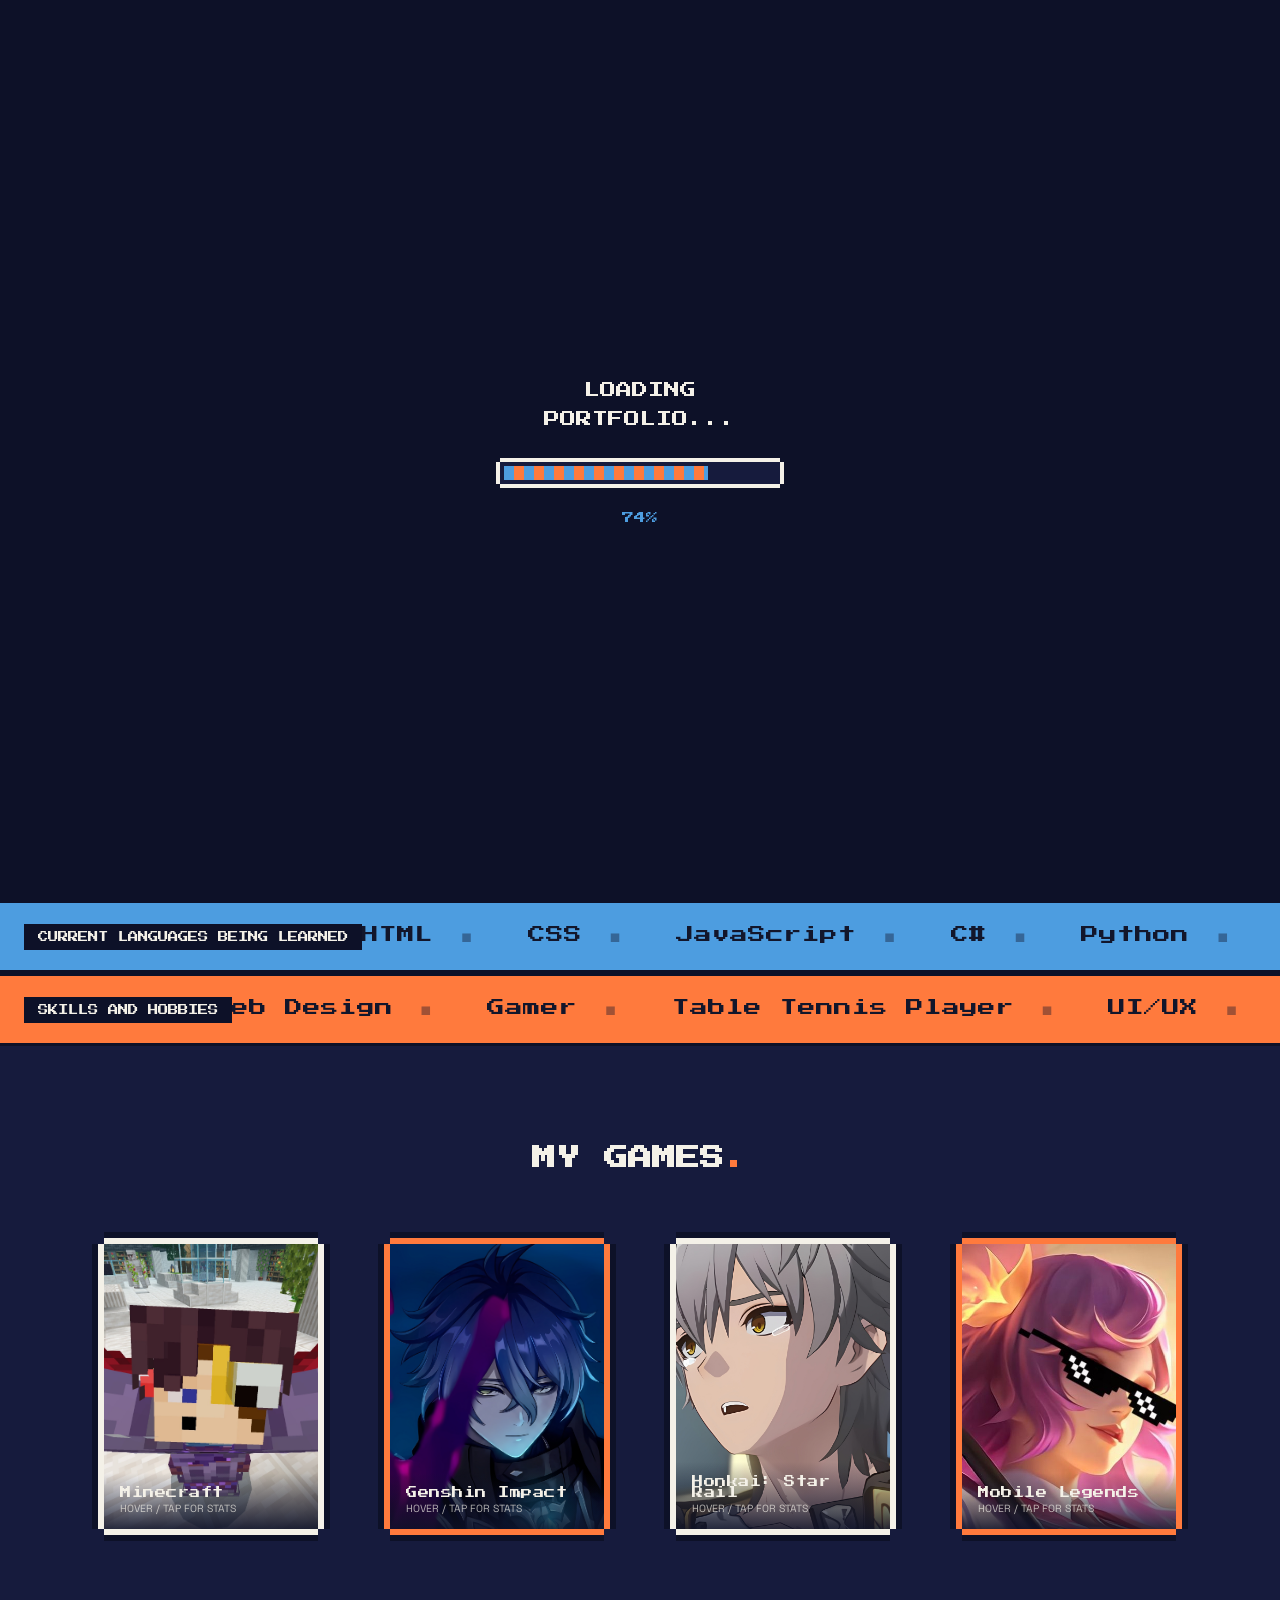
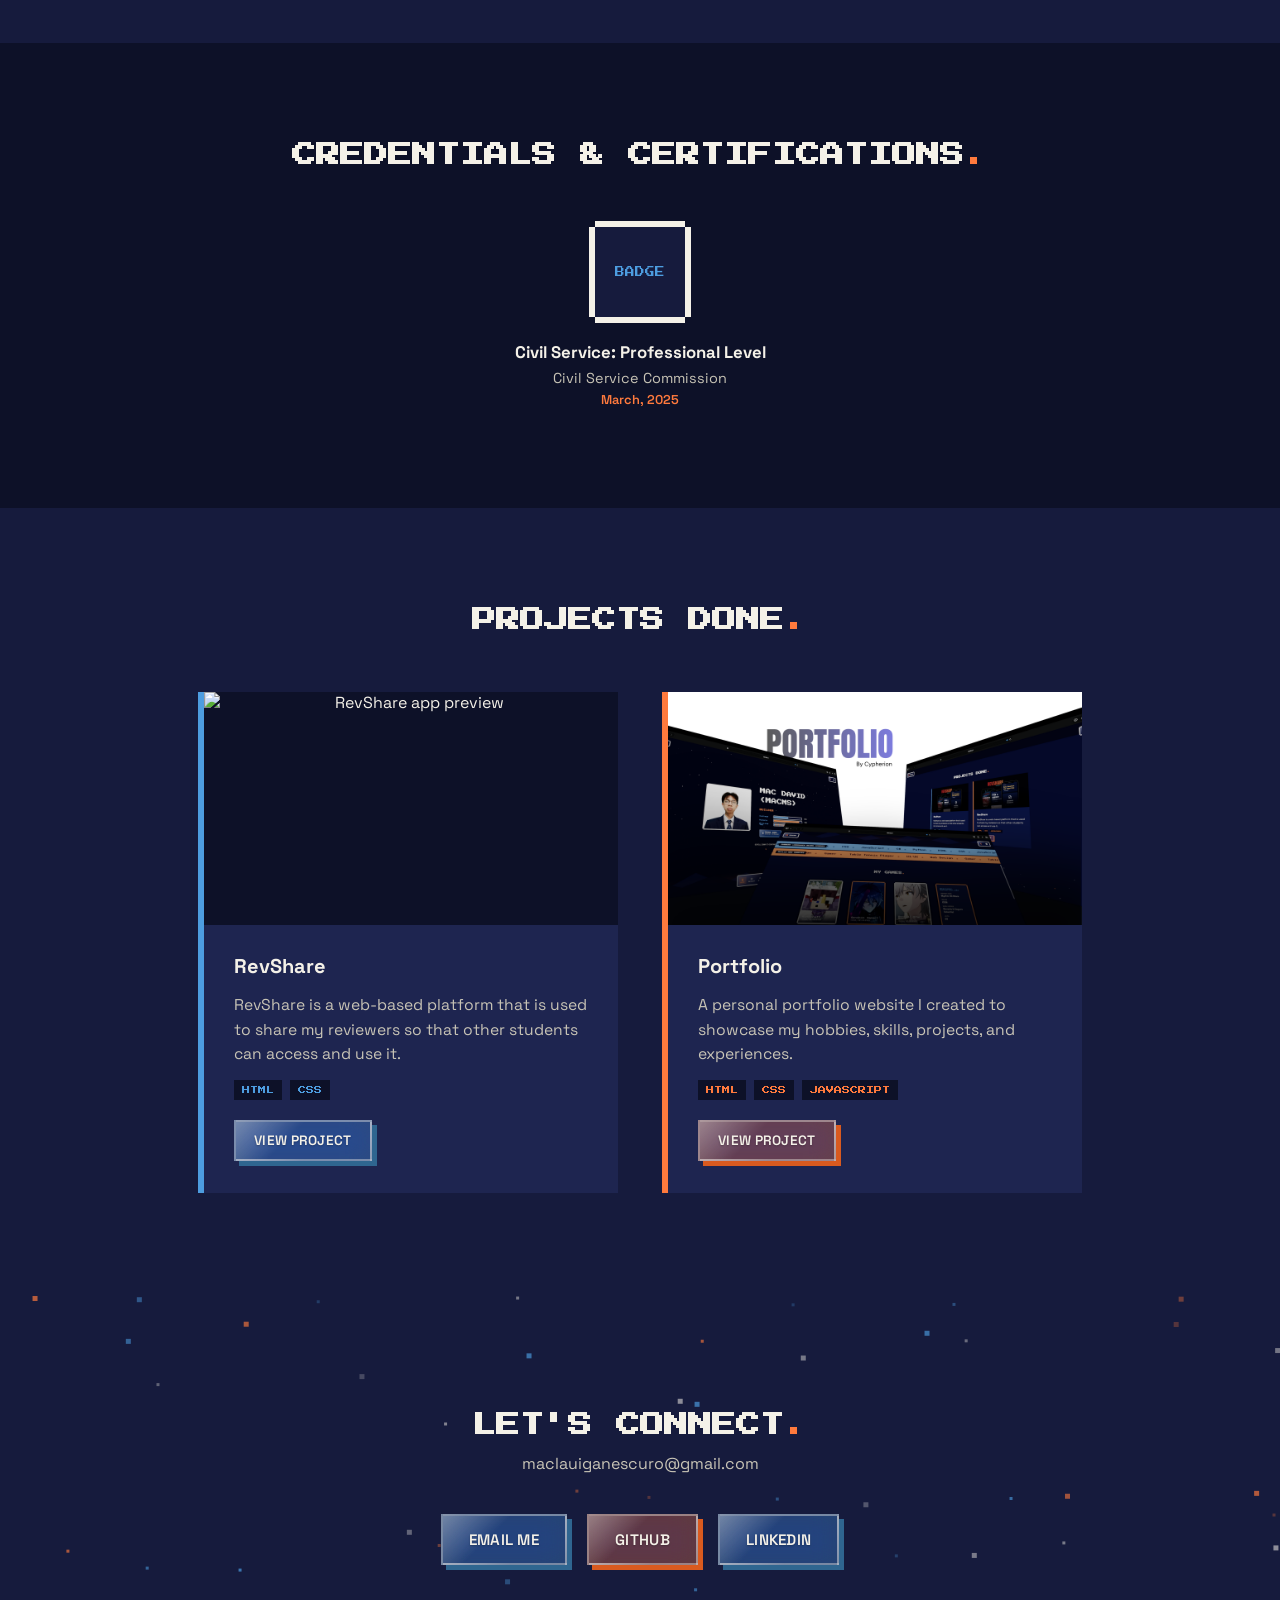
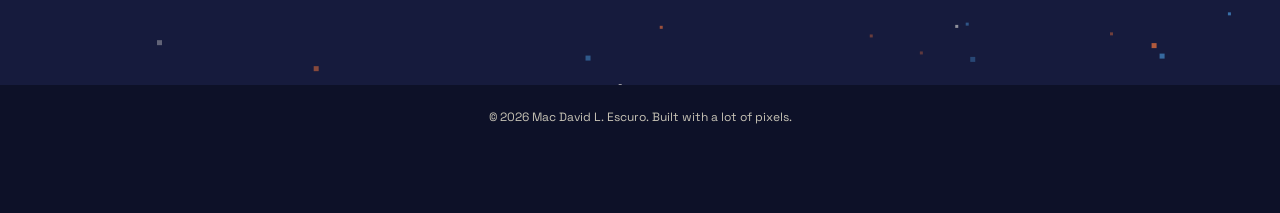
==== index.html @ c30675bc "Rename myPortfolio.html to index.html" ====
<!DOCTYPE html>
<html lang="en">

<head>
    <meta charset="UTF-8">
    <meta name="viewport" content="width=device-width, initial-scale=1.0">
    <title>Portfolio</title>
    <link rel="preconnect" href="https://fonts.googleapis.com">
    <link
        href="https://fonts.googleapis.com/css2?family=Press+Start+2P&family=Space+Grotesk:wght@400;500;600;700&display=swap"
        rel="stylesheet">
    <link rel="stylesheet" href="style.css">
    <script src="interactives.js" defer></script>
</head>

<body>
    <script>
        if (localStorage.getItem('portfolio-theme') === 'light') {
            document.body.classList.add('light-mode');
        }
    </script>

    <div id="brand-mark" role="button" tabindex="0" aria-label="MACMS — tap for a little surprise">
        <svg class="brand-logo" viewBox="0 0 16 16" aria-hidden="true">
            <rect x="1" y="2" width="2" height="12" />
            <rect x="13" y="2" width="2" height="12" />
            <rect x="3" y="2" width="2" height="4" />
            <rect x="11" y="2" width="2" height="4" />
            <rect x="5" y="6" width="2" height="4" />
            <rect x="9" y="6" width="2" height="4" />
            <rect x="7" y="8" width="2" height="2" />
        </svg>
        <span class="brand-name">MACMS</span>
    </div>

    <div id="theme-toggle" role="group" aria-label="Switch light / dark mode">
        <button class="theme-opt" type="button" data-theme="dark" aria-label="Dark mode">
            <svg viewBox="0 0 16 16" aria-hidden="true">
                <rect x="5" y="1" width="7" height="2" />
                <rect x="3" y="3" width="9" height="2" />
                <rect x="2" y="5" width="9" height="6" />
                <rect x="3" y="11" width="9" height="2" />
                <rect x="5" y="13" width="7" height="2" />
                <rect class="cut" x="6" y="3" width="7" height="2" />
                <rect class="cut" x="7" y="5" width="7" height="6" />
                <rect class="cut" x="6" y="11" width="7" height="2" />
            </svg>
        </button>
        <span class="theme-sep">|</span>
        <button class="theme-opt" type="button" data-theme="light" aria-label="Light mode">
            <svg viewBox="0 0 16 16" aria-hidden="true">
                <rect x="4" y="0" width="8" height="2" />
                <rect x="2" y="2" width="12" height="2" />
                <rect x="0" y="4" width="16" height="8" />
                <rect x="2" y="12" width="12" height="2" />
                <rect x="4" y="14" width="8" height="2" />
            </svg>
        </button>
    </div>

    <div id="loading-screen">
        <div class="loader-title">LOADING<br>PORTFOLIO...</div>
        <div class="loader-bar-outer">
            <div class="loader-bar-inner" id="loader-bar"></div>
        </div>
        <div class="loader-percent" id="loader-percent">0%</div>
    </div>

    <section id="hero">
        <div id="hero-bg">
            <div id="stars-container"></div>
            <div id="hero-horizon-glow"></div>

            <svg id="hero-sun" viewBox="0 0 16 16" width="72" height="72">
                <rect x="4" y="0" width="8" height="2" />
                <rect x="2" y="2" width="12" height="2" />
                <rect x="0" y="4" width="16" height="8" />
                <rect x="2" y="12" width="12" height="2" />
                <rect x="4" y="14" width="8" height="2" />
            </svg>

            <svg class="cloud" viewBox="0 0 24 10" width="120" height="50" style="top:12%; left:8%;">
                <rect x="4" y="4" width="16" height="4" />
                <rect x="8" y="2" width="8" height="2" />
                <rect x="0" y="6" width="24" height="2" />
            </svg>
            <svg class="cloud" viewBox="0 0 24 10" width="90" height="38"
                style="top:28%; left:65%; animation-duration:55s;">
                <rect x="4" y="4" width="16" height="4" />
                <rect x="8" y="2" width="8" height="2" />
                <rect x="0" y="6" width="24" height="2" />
            </svg>

            <svg class="mountain-layer" viewBox="0 0 800 200" preserveAspectRatio="none"
                style="height:22vh; opacity:0.55;">
                <polygon class="mtn-back"
                    points="0,200 0,140 60,100 120,150 180,90 260,160 330,110 400,170 470,100 540,150 610,95 680,155 740,120 800,160 800,200" />
            </svg>
            <svg class="mountain-layer" viewBox="0 0 800 160" preserveAspectRatio="none"
                style="height:16vh; opacity:0.85;">
                <polygon class="mtn-front"
                    points="0,160 0,120 80,70 150,115 230,60 310,120 390,80 460,130 540,75 620,125 700,90 800,130 800,160" />
            </svg>
        </div>

        <div class="hero-content">
            <div class="hero-top">
                <div class="photo-slot pixel-frame">
                    <img id="profile-photo" src="images/ProfilePic.jpeg" alt="Profile photo">
                    <div class="photo-hint" id="photo-hint">INSERT<br>PHOTO<br>HERE</div>
                </div>

                <div class="hero-info">
                    <h1 class="hero-name">MAC DAVID (MACMS)</h1>

                    <div class="role-slider" aria-label="Student, Yearner, Yapper, Gamer, Builder, Designer, Noobie">
                        <div class="role-track" aria-hidden="true">
                            <span class="role-word">STUDENT</span>
                            <span class="role-word">YEARNER</span>
                            <span class="role-word">YAPPER</span>
                            <span class="role-word">GAMER</span>
                            <span class="role-word">BUILDER</span>
                            <span class="role-word">DESIGNER</span>
                            <span class="role-word">NOOBIE</span>
                            <span class="role-word">STUDENT</span>
                        </div>
                    </div>

                    <div class="stat-bars">
                        <div class="stat-row">
                            <span class="stat-label">College</span>
                            <div class="stat-bar-outer">
                                <div class="stat-bar-inner blue" style="--target-width:50%"></div>
                            </div>
                            <span class="stat-pct">50%</span>
                        </div>
                        <div class="stat-row">
                            <span class="stat-label">Hungry</span>
                            <div class="stat-bar-outer">
                                <div class="stat-bar-inner orange" style="--target-width:90%"></div>
                            </div>
                            <span class="stat-pct">90%</span>
                        </div>
                        <div class="stat-row">
                            <span class="stat-label">Missing You</span>
                            <div class="stat-bar-outer">
                                <div class="stat-bar-inner mix" style="--target-width:100%"></div>
                            </div>
                            <span class="stat-pct">100%</span>
                        </div>
                    </div>

                    <div class="music-widget">
                        <!--
              TO ADD YOUR SONG:
              Put the audio file in an "audio" folder next to this HTML file
              (e.g. audio/favorite-song.mp3) and update the src below.
            -->
                        <audio id="favorite-song" src="audio/celestial.mp3" preload="none" loop></audio>
                        <button class="pixel-btn music-btn" id="music-toggle" type="button"
                            aria-label="Play my favorite song">
                            <svg class="icon-play" viewBox="0 0 16 16" aria-hidden="true">
                                <rect x="4" y="2" width="2" height="12" />
                                <rect x="6" y="4" width="2" height="2" />
                                <rect x="8" y="6" width="2" height="2" />
                                <rect x="8" y="8" width="2" height="2" />
                                <rect x="6" y="10" width="2" height="2" />
                            </svg>
                            <svg class="icon-pause" viewBox="0 0 16 16" aria-hidden="true">
                                <rect x="4" y="2" width="3" height="12" />
                                <rect x="9" y="2" width="3" height="12" />
                            </svg>
                            <span class="music-text">
                                <span class="music-label">PLAY FAVORITE SONG</span>
                                <span class="music-song-title">Celestial — Ed Sheeran</span>
                            </span>
                        </button>
                        <div class="pixel-equalizer" aria-hidden="true">
                            <span></span><span></span><span></span><span></span><span></span>
                        </div>
                    </div>
                </div>
            </div>

            <button class="scroll-cue" id="scroll-cue-btn">
                <span>SCROLL DOWN TO CONTINUE</span>
                <span class="arrow">▼</span>
            </button>
        </div>
    </section>

    <div class="marquee-strip blue" id="lang-strip">
        <span class="marquee-label">CURRENT LANGUAGES BEING LEARNED</span>
        <div class="marquee-track">
            <div class="marquee-group">
                <span>C#</span><span>Python</span><span>HTML</span><span>CSS</span><span>JavaScript</span>
            </div>
        </div>
    </div>

    <div class="marquee-strip orange" id="skills-strip">
        <span class="marquee-label">SKILLS AND HOBBIES</span>
        <div class="marquee-track">
            <div class="marquee-group">
                <span>UI/UX</span><span>Web Design</span><span>Gamer</span><span>Table Tennis Player</span>
            </div>
        </div>
    </div>

    <section id="games">
        <h2 class="section-heading">MY GAMES<span class="dot">.</span></h2>
        <div class="games-grid">
            <div class="game-card pixel-frame">
                <div class="game-card-inner">
                    <div class="game-card-face game-card-front">
                        <img src="images/minecraft.jpg" alt="Minecraft artwork">
                        <div class="game-card-title">
                            <span class="game-title-text">Minecraft</span>
                            <span class="game-hover-hint">HOVER / TAP FOR STATS</span>
                        </div>
                    </div>
                    <div class="game-card-face game-card-back">
                        <div class="game-card-id">Username: MetallicMars16</div>
                        <ul class="game-stats">
                            <li><span>Achievements Completed</span><strong>97</strong></li>
                            <li><span>Blocks Destroyed</span><strong>90,066,501</strong></li>
                            <li><span>Blocks Placed</span><strong>2,990,761</strong></li>
                        </ul>
                    </div>
                </div>
            </div>

            <div class="game-card pixel-frame">
                <div class="game-card-inner">
                    <div class="game-card-face game-card-front">
                        <img src="images/genshin.jpg" alt="Genshin Impact artwork">
                        <div class="game-card-title">
                            <span class="game-title-text">Genshin Impact</span>
                            <span class="game-hover-hint">HOVER / TAP FOR STATS</span>
                        </div>
                    </div>
                    <div class="game-card-face game-card-back">
                        <div class="game-card-id">UID: 855440149</div>
                        <ul class="game-stats">
                            <li><span>AR Level</span><strong>59</strong></li>
                            <li><span>World Level</span><strong>9</strong></li>
                            <li><span>Total Achievements</span><strong>1137</strong></li>
                            <li><span>Main DPS</span><strong>Neuvillette</strong></li>
                        </ul>
                    </div>
                </div>
            </div>

            <div class="game-card pixel-frame">
                <div class="game-card-inner">
                    <div class="game-card-face game-card-front">
                        <img src="images/hsr.jpg" alt="Honkai: Star Rail artwork">
                        <div class="game-card-title">
                            <span class="game-title-text">Honkai: Star Rail</span>
                            <span class="game-hover-hint">HOVER / TAP FOR STATS</span>
                        </div>
                    </div>
                    <div class="game-card-face game-card-back">
                        <div class="game-card-id">UID: 837479741</div>
                        <ul class="game-stats">
                            <li><span>Total Achievements</span><strong>773</strong></li>
                            <li><span>Highest Simulated Universe</span><strong>12</strong></li>
                            <li><span>Main DPS</span><strong>The Herta</strong></li>
                        </ul>
                    </div>
                </div>
            </div>

            <div class="game-card pixel-frame">
                <div class="game-card-inner">
                    <div class="game-card-face game-card-front">
                        <img src="images/ml.jpg" alt="Mobile Legends artwork">
                        <div class="game-card-title">
                            <span class="game-title-text">Mobile Legends</span>
                            <span class="game-hover-hint">HOVER / TAP FOR STATS</span>
                        </div>
                    </div>
                    <div class="game-card-face game-card-back">
                        <div class="game-card-id">Username: Nytherion_xZz</div>
                        <ul class="game-stats">
                            <li><span>Highest Rank</span><strong>Mythic 40 Stars</strong></li>
                            <li><span>Squad</span><strong>ICON</strong></li>
                            <li><span>Main Heroes</span><strong>Novaria &amp; Kagura Celestial</strong></li>
                            <li><span>Level</span><strong>29</strong></li>
                        </ul>
                    </div>
                </div>
            </div>
        </div>
    </section>

    <section id="credentials">
        <h2 class="section-heading">CREDENTIALS &amp; CERTIFICATIONS<span class="dot">.</span></h2>
        <div class="cred-grid">
            <div class="cred-card">
                <div class="cred-badge pixel-frame">BADGE</div>
                <div class="cred-name">Civil Service: Professional Level</div>
                <div class="cred-org">Civil Service Commission</div>
                <div class="cred-date">March, 2025</div>
            </div>
        </div>
    </section>

    <section id="projects">
        <h2 class="section-heading">PROJECTS DONE<span class="dot">.</span></h2>
        <div class="project-grid">
            <div class="project-card">
                <div class="project-thumb">
                    <img src="images/revshare.png" alt="RevShare app preview">
                </div>
                <div class="project-body">
                    <div class="project-title">RevShare</div>
                    <p class="project-desc">RevShare is a web-based platform that is used to share my reviewers so that
                        other students can access and use it.</p>
                    <div class="project-tags"><span>HTML</span><span>CSS</span></div>
                    <button class="pixel-btn project-link"
                        data-url="https://cypherionstellaron.github.io/reviewer.github.io/">VIEW PROJECT</button>
                </div>
            </div>

            <div class="project-card">
                <div class="project-thumb">
                    <img src="images/portfolio.png" alt="RevShare app preview">
                </div>
                <div class="project-body">
                    <div class="project-title">Portfolio</div>
                    <p class="project-desc">A personal portfolio website I created to showcase my hobbies, skills,
                        projects, and
                        experiences.</p>
                    <div class="project-tags"><span>HTML</span><span>CSS</span><span>JAVASCRIPT</span></div>
                    <button class="pixel-btn orange project-link"
                        data-url="https://cypherionstellaron.github.io/personalportfolio/">VIEW PROJECT</button>
                </div>
            </div>
        </div>
    </section>

    <section id="contact">
        <canvas id="pixel-canvas"></canvas>
        <div class="contact-inner">
            <h2 class="section-heading" style="margin-bottom:16px;">LET'S CONNECT<span class="dot">.</span></h2>
            <p class="contact-sub">maclauiganescuro@gmail.com</p>
            <div class="contact-links">
                <button class="pixel-btn" id="email-btn" data-mailto="maclauiganescuro@gmail.com">EMAIL ME</button>
                <button class="pixel-btn orange" id="github-btn"
                    data-url="https://github.com/cypherionstellaron">GITHUB</button>
                <button class="pixel-btn" id="linkedin-btn"
                    data-url="https://www.linkedin.com/in/mdescuro16/">LINKEDIN</button>
            </div>
        </div>
    </section>

    <footer>© <span id="year"></span> Mac David L. Escuro. Built with a lot of pixels.</footer>

    <nav id="bottom-nav">
        <button class="nav-btn" data-target="hero">
            <svg viewBox="0 0 16 16">
                <rect x="7" y="1" width="2" height="2" />
                <rect x="5" y="3" width="2" height="2" />
                <rect x="9" y="3" width="2" height="2" />
                <rect x="3" y="5" width="2" height="2" />
                <rect x="11" y="5" width="2" height="2" />
                <rect x="3" y="7" width="10" height="7" />
                <rect x="6" y="10" width="4" height="4" />
            </svg>
            <span>HOME</span>
        </button>
        <button class="nav-btn" data-target="lang-strip">
            <svg viewBox="0 0 16 16">
                <rect x="1" y="7" width="2" height="2" />
                <rect x="3" y="5" width="2" height="2" />
                <rect x="3" y="9" width="2" height="2" />
                <rect x="5" y="3" width="2" height="2" />
                <rect x="5" y="11" width="2" height="2" />
                <rect x="9" y="3" width="2" height="2" />
                <rect x="9" y="11" width="2" height="2" />
                <rect x="11" y="5" width="2" height="2" />
                <rect x="11" y="9" width="2" height="2" />
                <rect x="13" y="7" width="2" height="2" />
            </svg>
            <span>SKILLS</span>
        </button>
        <button class="nav-btn" data-target="games">
            <svg viewBox="0 0 16 16">
                <rect x="2" y="6" width="12" height="6" />
                <rect x="0" y="7" width="2" height="3" />
                <rect x="14" y="7" width="2" height="3" />
                <rect x="3" y="7" width="2" height="1" fill="#000" />
                <rect x="4" y="8" width="1" height="1" fill="#000" />
                <rect x="10" y="7" width="1" height="1" fill="#000" />
                <rect x="12" y="9" width="1" height="1" fill="#000" />
            </svg>
            <span>GAMES</span>
        </button>
        <button class="nav-btn" data-target="credentials">
            <svg viewBox="0 0 16 16">
                <rect x="5" y="0" width="6" height="7" />
                <rect x="4" y="7" width="2" height="4" fill="none" />
                <rect x="6" y="8" width="4" height="6" />
                <rect x="4" y="9" width="1" height="1" />
                <rect x="11" y="9" width="1" height="1" />
            </svg>
            <span>CERTS</span>
        </button>
        <button class="nav-btn" data-target="projects">
            <svg viewBox="0 0 16 16">
                <rect x="1" y="4" width="6" height="2" />
                <rect x="1" y="6" width="14" height="8" />
                <rect x="7" y="6" width="2" height="2" fill="#000" />
            </svg>
            <span>WORKS</span>
        </button>
        <button class="nav-btn" data-target="contact">
            <svg viewBox="0 0 16 16">
                <rect x="1" y="3" width="14" height="10" />
                <rect x="3" y="5" width="2" height="2" fill="#000" />
                <rect x="11" y="5" width="2" height="2" fill="#000" />
                <rect x="5" y="7" width="2" height="2" fill="#000" />
                <rect x="9" y="7" width="2" height="2" fill="#000" />
            </svg>
            <span>CONTACT</span>
        </button>
    </nav>

</body>

</html>
---- style.css ----
:root {
      /* Color tokens */
      --bg-deep: #0d1128;
      --bg-panel: #161b3d;
      --bg-panel-2: #1e2550;
      --blue: #4d9de0;
      --blue-deep: #2f6690;
      --orange: #ff7a3d;
      --orange-deep: #d95a1f;
      --cream: #f4f1e8;
      --cream-dim: #c8c4b6;

      /* Type tokens */
      --pixel-font: 'Press Start 2P', monospace;
      --body-font: 'Space Grotesk', sans-serif;

      /* Hero scene tokens (swapped per theme below) */
      --hero-sky-top: rgba(13, 17, 40, 0.85);
      --hero-sky-bottom: rgba(13, 17, 40, 0.95);
      --hero-glow: rgba(255, 122, 61, 0.16);
      --mountain-back: #1b234f;
      --mountain-front: #12162b;

      /* Liquid glass tokens */
      --glass-blur: 14px;
      --glass-border: rgba(244, 241, 232, 0.4);
      --glass-sheen: rgba(255, 255, 255, 0.35);
      --glass-panel-bg: rgba(22, 27, 61, 0.45);
  }

  body.light-mode {
      --bg-deep: #f4f1e8;
      --bg-panel: #e6dfc9;
      --bg-panel-2: #dad0b2;
      --cream: #161b3d;
      --cream-dim: #54597a;

      --hero-sky-top: rgba(198, 224, 240, 0.65);
      --hero-sky-bottom: rgba(244, 241, 232, 0.92);
      --hero-glow: rgba(255, 122, 61, 0.18);
      --mountain-back: #a9c8e0;
      --mountain-front: #4d9de0;

      --glass-border: rgba(22, 27, 61, 0.25);
      --glass-sheen: rgba(255, 255, 255, 0.55);
      --glass-panel-bg: rgba(244, 241, 232, 0.45);
  }

  * {
      margin: 0;
      padding: 0;
      box-sizing: border-box;
  }

  html {
      scroll-behavior: smooth;
  }

  body {
      background: var(--bg-deep);
      color: var(--cream);
      font-family: var(--body-font);
      overflow-x: hidden;
      transition: background .3s ease, color .3s ease;
  }

  .pixel-frame {
      --frame-color: var(--cream);
      position: relative;
      box-shadow:
          0 -6px 0 0 var(--frame-color),
          0 6px 0 0 var(--frame-color),
          -6px 0 0 0 var(--frame-color),
          6px 0 0 0 var(--frame-color),
          0 -12px 0 0 var(--bg-deep),
          0 12px 0 0 var(--bg-deep),
          -12px 0 0 0 var(--bg-deep),
          12px 0 0 0 var(--bg-deep);
      margin: 14px;
  }

  .pixel-frame.orange-line {
      --frame-color: var(--orange);
  }

  .pixel-btn {
      --btn-tint: rgba(77, 157, 224, 0.32);
      --btn-shadow: var(--blue-deep);
      position: relative;
      font-family: var(--body-font);
      font-weight: 600;
      font-size: 0.95rem;
      color: var(--cream);
      background:
          linear-gradient(135deg, var(--glass-sheen) 0%, transparent 40%),
          var(--btn-tint);
      backdrop-filter: blur(var(--glass-blur)) saturate(160%);
      -webkit-backdrop-filter: blur(var(--glass-blur)) saturate(160%);
      border: 2px solid var(--glass-border);
      padding: 14px 26px;
      cursor: pointer;
      box-shadow: 5px 5px 0 0 var(--btn-shadow);
      transition: transform .08s ease, box-shadow .08s ease, background .15s ease;
      letter-spacing: 0.3px;
      text-shadow: 0 1px 2px rgba(0, 0, 0, 0.25);
  }

  .pixel-btn:hover {
      transform: translate(-2px, -2px);
      box-shadow: 7px 7px 0 0 var(--btn-shadow);
      --btn-tint: rgba(77, 157, 224, 0.44);
  }

  .pixel-btn:active {
      transform: translate(3px, 3px);
      box-shadow: 1px 1px 0 0 var(--btn-shadow);
  }

  .pixel-btn.orange {
      --btn-tint: rgba(255, 122, 61, 0.32);
      --btn-shadow: var(--orange-deep);
  }

  .pixel-btn.orange:hover {
      --btn-tint: rgba(255, 122, 61, 0.46);
  }

  .tag-label {
      font-family: var(--pixel-font);
      font-size: 0.6rem;
      letter-spacing: 1px;
      color: var(--orange);
  }

  section {
      position: relative;
      padding: 100px 24px;
  }

  #theme-toggle {
      position: fixed;
      top: 20px;
      right: 20px;
      z-index: 500;
      background:
          linear-gradient(135deg, var(--glass-sheen) 0%, transparent 45%),
          var(--glass-panel-bg);
      backdrop-filter: blur(var(--glass-blur)) saturate(160%);
      -webkit-backdrop-filter: blur(var(--glass-blur)) saturate(160%);
      display: flex;
      align-items: center;
      gap: 8px;
      padding: 10px 12px;
      box-shadow:
          0 -4px 0 0 var(--cream), 0 4px 0 0 var(--cream),
          -4px 0 0 0 var(--cream), 4px 0 0 0 var(--cream);
      margin: 8px;
  }

  .theme-opt {
      background: none;
      border: none;
      cursor: pointer;
      display: flex;
      align-items: center;
      justify-content: center;
      padding: 5px;
      color: var(--cream-dim);
      transition: color .15s ease, transform .1s ease, background .15s ease;
  }

  .theme-opt svg {
      width: 16px;
      height: 16px;
      fill: currentColor;
      shape-rendering: crispEdges;
  }

  .theme-opt svg .cut {
      fill: var(--bg-panel);
  }

  .theme-opt:hover {
      transform: scale(1.12);
      background: rgba(244, 241, 232, 0.15);
  }

  .theme-opt:active {
      transform: scale(0.9);
  }

  .theme-sep {
      color: var(--cream-dim);
      opacity: 0.5;
      font-size: 0.7rem;
  }

  .theme-opt[data-theme="dark"] {
      color: var(--orange);
  }

  body.light-mode .theme-opt[data-theme="dark"] {
      color: var(--cream-dim);
  }

  body.light-mode .theme-opt[data-theme="light"] {
      color: var(--orange);
  }

  @media (max-width: 480px) {
      #theme-toggle {
          gap: 6px;
          padding: 8px;
      }

      .theme-opt svg {
          width: 14px;
          height: 14px;
      }
  }

  #bottom-nav {
      position: fixed;
      left: 50%;
      bottom: 18px;
      transform: translateX(-50%);
      z-index: 500;
      display: flex;
      gap: 6px;
      background:
          linear-gradient(135deg, var(--glass-sheen) 0%, transparent 45%),
          var(--glass-panel-bg);
      backdrop-filter: blur(var(--glass-blur)) saturate(160%);
      -webkit-backdrop-filter: blur(var(--glass-blur)) saturate(160%);
      padding: 10px 10px;
      box-shadow:
          0 -4px 0 0 var(--cream), 0 4px 0 0 var(--cream),
          -4px 0 0 0 var(--cream), 4px 0 0 0 var(--cream);
      max-width: 94vw;
      overflow-x: auto;
  }

  .nav-btn {
      background: none;
      border: none;
      cursor: pointer;
      display: flex;
      flex-direction: column;
      align-items: center;
      gap: 4px;
      padding: 8px 10px;
      color: var(--cream-dim);
      transition: color .15s ease, transform .1s ease;
      flex: 0 0 auto;
  }

  .nav-btn svg {
      width: 18px;
      height: 18px;
      fill: currentColor;
      shape-rendering: crispEdges;
  }

  .nav-btn span {
      font-family: var(--pixel-font);
      font-size: 0.45rem;
      letter-spacing: 0.5px;
      white-space: nowrap;
  }

  .nav-btn:hover {
      color: var(--blue);
      transform: translateY(-3px);
      background: rgba(77, 157, 224, 0.18);
  }

  .nav-btn.active {
      color: var(--orange);
      background: rgba(255, 122, 61, 0.18);
  }

  @media (max-width:640px) {
      .nav-btn span {
          display: none;
      }

      #bottom-nav {
          gap: 2px;
          padding: 8px;
      }

      .nav-btn {
          padding: 8px;
      }
  }

  #loading-screen {
      position: fixed;
      inset: 0;
      z-index: 9999;
      background: var(--bg-deep);
      display: flex;
      flex-direction: column;
      align-items: center;
      justify-content: center;
      gap: 28px;
      transition: opacity .5s ease, visibility .5s ease;
  }

  #loading-screen.hidden {
      opacity: 0;
      visibility: hidden;
      pointer-events: none;
  }

  .loader-title {
      font-family: var(--pixel-font);
      font-size: 1rem;
      color: var(--cream);
      text-align: center;
      line-height: 1.8;
  }

  .loader-bar-outer {
      width: 280px;
      height: 22px;
      background: var(--bg-panel);
      box-shadow:
          0 -4px 0 0 var(--cream), 0 4px 0 0 var(--cream),
          -4px 0 0 0 var(--cream), 4px 0 0 0 var(--cream);
      padding: 4px;
  }

  .loader-bar-inner {
      height: 100%;
      width: 0%;
      background: repeating-linear-gradient(90deg, var(--blue) 0 10px, var(--orange) 10px 20px);
      transition: width .12s linear;
  }

  .loader-percent {
      font-family: var(--pixel-font);
      font-size: 0.75rem;
      color: var(--blue);
  }

  #hero {
      min-height: 100vh;
      display: flex;
      flex-direction: column;
      align-items: center;
      justify-content: center;
      text-align: center;
      background:
          linear-gradient(180deg, var(--hero-sky-top), var(--hero-sky-bottom)),
          repeating-linear-gradient(0deg, transparent 0 28px, rgba(77, 157, 224, 0.06) 28px 29px),
          repeating-linear-gradient(90deg, transparent 0 28px, rgba(255, 122, 61, 0.05) 28px 29px);
      transition: background .3s ease;
  }

  #hero-bg {
      position: absolute;
      inset: 0;
      overflow: hidden;
      z-index: 0;
      pointer-events: none;
  }

  #hero-horizon-glow {
      position: absolute;
      left: 0;
      right: 0;
      bottom: 2%;
      height: 90px;
      background: radial-gradient(ellipse at center, var(--hero-glow) 0%, rgba(255, 122, 61, 0) 65%);
      transition: background .3s ease;
  }

  .star {
      position: absolute;
      background: var(--cream);
      animation: twinkle 3s ease-in-out infinite;
  }

  @keyframes twinkle {

      0%,
      100% {
          opacity: 0.2;
      }

      50% {
          opacity: 1;
      }
  }

  body.light-mode .star {
      display: none;
  }

  /* Day sky: pixel sun + drifting clouds, hidden in dark mode */
  #hero-sun {
      display: none;
      position: absolute;
      right: 14%;
      top: 16%;
  }

  #hero-sun rect {
      fill: var(--orange);
  }

  body.light-mode #hero-sun {
      display: block;
  }

  .cloud {
      display: none;
      position: absolute;
      opacity: 0.85;
  }

  .cloud rect {
      fill: var(--cream);
  }

  body.light-mode .cloud {
      display: block;
      animation: drift 40s linear infinite;
  }

  @keyframes drift {
      from {
          transform: translateX(-10%);
      }

      to {
          transform: translateX(10%);
      }
  }

  .mountain-layer {
      position: absolute;
      left: 0;
      right: 0;
      bottom: 0;
      width: 100%;
      display: block;
  }

  .mountain-layer .mtn-back {
      fill: var(--mountain-back);
  }

  .mountain-layer .mtn-front {
      fill: var(--mountain-front);
  }

  .hero-content {
      position: relative;
      z-index: 1;
      display: flex;
      flex-direction: column;
      align-items: center;
      width: 100%;
      max-width: 980px;
      padding: 0 24px;
  }

  .hero-top {
      display: flex;
      align-items: center;
      gap: 64px;
      text-align: left;
      width: 100%;
      justify-content: center;
  }

  .photo-slot {
      flex: 0 0 auto;
      width: 320px;
      height: 320px;
      background: var(--bg-panel);
      display: flex;
      align-items: center;
      justify-content: center;
      overflow: hidden;
  }

  .photo-slot img {
      width: 100%;
      height: 100%;
      object-fit: cover;
      display: none;
      /* becomes visible once a real src is set */
  }

  .photo-slot .photo-hint {
      font-family: var(--body-font);
      font-size: 0.8rem;
      color: var(--cream-dim);
      padding: 16px;
      text-align: center;
      line-height: 1.5;
  }

  .hero-info {
      display: flex;
      flex-direction: column;
      gap: 28px;
      flex: 1 1 auto;
  }

  .hero-name {
      font-family: var(--pixel-font);
      font-size: clamp(1.6rem, 4.6vw, 3.1rem);
      color: var(--cream);
      line-height: 1.6;
  }

  .role-slider {
      height: 2rem;
      overflow: hidden;
  }

  .role-track {
      display: flex;
      flex-direction: column;
      animation: slideRoles 9.8s ease-in-out infinite;
  }

  .role-word {
      height: 2rem;
      line-height: 2rem;
      font-family: var(--pixel-font);
      font-size: 1.05rem;
      letter-spacing: 1px;
      color: var(--orange);
  }

  @keyframes slideRoles {

      0%,
      10.71% {
          transform: translateY(0);
      }

      14.29% {
          transform: translateY(-2rem);
      }

      25% {
          transform: translateY(-2rem);
      }

      28.57% {
          transform: translateY(-4rem);
      }

      39.29% {
          transform: translateY(-4rem);
      }

      42.86% {
          transform: translateY(-6rem);
      }

      53.57% {
          transform: translateY(-6rem);
      }

      57.14% {
          transform: translateY(-8rem);
      }

      67.86% {
          transform: translateY(-8rem);
      }

      71.43% {
          transform: translateY(-10rem);
      }

      82.14% {
          transform: translateY(-10rem);
      }

      85.71% {
          transform: translateY(-12rem);
      }

      96.43% {
          transform: translateY(-12rem);
      }

      100% {
          transform: translateY(-14rem);
      }
  }

  .stat-bars {
      display: flex;
      flex-direction: column;
      gap: 13px;
  }

  .stat-row {
      display: flex;
      align-items: center;
      gap: 14px;
  }

  .stat-label {
      flex: 0 0 108px;
      font-family: var(--pixel-font);
      font-size: 0.65rem;
      color: var(--blue);
      letter-spacing: 0.5px;
  }

  .stat-bar-outer {
      flex: 1;
      max-width: 280px;
      height: 18px;
      background: var(--bg-panel);
      box-shadow:
          0 -3px 0 0 var(--cream), 0 3px 0 0 var(--cream),
          -3px 0 0 0 var(--cream), 3px 0 0 0 var(--cream);
      padding: 3px;
  }

  .stat-bar-inner {
      --target-width: 0%;
      height: 100%;
      width: 0%;
      background: var(--blue);
      animation: growBar 1.2s ease-out .4s forwards;
  }

  .stat-bar-inner.orange {
      background: var(--orange);
  }

  .stat-bar-inner.mix {
      background: repeating-linear-gradient(90deg, var(--blue) 0 8px, var(--orange) 8px 16px);
  }

  @keyframes growBar {
      to {
          width: var(--target-width);
      }
  }

  .stat-pct {
      flex: 0 0 42px;
      font-family: var(--pixel-font);
      font-size: 0.6rem;
      color: var(--cream-dim);
      text-align: right;
  }

  /* ---------- Favorite music widget (hero) ---------- */
  .music-widget {
      display: flex;
      align-items: center;
      gap: 18px;
      flex-wrap: wrap;
      margin-top: 6px;
  }

  .music-btn {
      display: inline-flex;
      align-items: center;
      gap: 10px;
      padding: 12px 20px;
  }

  .music-btn svg {
      width: 15px;
      height: 15px;
      fill: currentColor;
      shape-rendering: crispEdges;
      flex: 0 0 auto;
  }

  .music-btn .icon-pause {
      display: none;
  }

  .music-btn.is-playing .icon-play {
      display: none;
  }

  .music-btn.is-playing .icon-pause {
      display: block;
  }

  .music-label {
      font-family: var(--pixel-font);
      font-size: 0.6rem;
      letter-spacing: 0.5px;
      white-space: nowrap;
  }

  .music-text {
      display: flex;
      flex-direction: column;
      align-items: flex-start;
      gap: 2px;
  }

  .music-song-title {
      font-family: var(--body-font);
      font-size: 0.65rem;
      color: var(--cream-dim);
      font-weight: 500;
  }

  /* A row of pixel bars that only bounces while the song is playing --
     driven purely by the button's .is-playing class via a sibling selector,
     no extra JS needed to start/stop it. */
  .pixel-equalizer {
      display: flex;
      align-items: flex-end;
      gap: 4px;
      height: 26px;
  }

  .pixel-equalizer span {
      width: 5px;
      height: 4px;
      background: var(--blue);
  }

  .pixel-equalizer span:nth-child(even) {
      background: var(--orange);
  }

  .music-btn.is-playing~.pixel-equalizer span {
      animation: eqBounce 0.9s ease-in-out infinite;
  }

  .music-btn.is-playing~.pixel-equalizer span:nth-child(1) {
      animation-delay: 0s;
  }

  .music-btn.is-playing~.pixel-equalizer span:nth-child(2) {
      animation-delay: 0.15s;
  }

  .music-btn.is-playing~.pixel-equalizer span:nth-child(3) {
      animation-delay: 0.3s;
  }

  .music-btn.is-playing~.pixel-equalizer span:nth-child(4) {
      animation-delay: 0.1s;
  }

  .music-btn.is-playing~.pixel-equalizer span:nth-child(5) {
      animation-delay: 0.25s;
  }

  @keyframes eqBounce {

      0%,
      100% {
          height: 4px;
      }

      50% {
          height: 24px;
      }
  }

  @media (max-width: 720px) {
      .hero-top {
          flex-direction: column;
          text-align: center;
          gap: 28px;
      }

      .photo-slot {
          width: 220px;
          height: 220px;
      }

      .hero-info {
          align-items: center;
      }

      .role-slider {
          text-align: center;
      }

      .stat-row {
          flex-wrap: wrap;
          justify-content: center;
      }

      .stat-label {
          flex: 0 0 100%;
          text-align: center;
      }

      .stat-bar-outer {
          flex: 1 1 auto;
      }

      .music-widget {
          justify-content: center;
      }
  }

  .scroll-cue {
      margin-top: 52px;
      display: flex;
      flex-direction: column;
      align-items: center;
      gap: 10px;
      cursor: pointer;
      background: none;
      border: none;
      color: var(--cream-dim);
      font-family: var(--body-font);
      font-size: 0.85rem;
  }

  .scroll-cue .arrow {
      font-family: var(--pixel-font);
      color: var(--orange);
      font-size: 0.9rem;
      animation: bob 1.4s ease-in-out infinite;
  }

  @keyframes bob {

      0%,
      100% {
          transform: translateY(0);
      }

      50% {
          transform: translateY(10px);
      }
  }

  .marquee-strip {
      position: relative;
      overflow: hidden;
      border-top: 3px solid var(--bg-deep);
      border-bottom: 3px solid var(--bg-deep);
  }

  .marquee-strip.blue {
      background: var(--blue);
  }

  .marquee-strip.orange {
      background: var(--orange);
  }

  .marquee-label {
      position: absolute;
      top: 50%;
      left: 24px;
      transform: translateY(-50%);
      font-family: var(--pixel-font);
      font-size: 0.65rem;
      background: var(--bg-deep);
      color: var(--cream);
      padding: 8px 14px;
      z-index: 2;
  }

  .marquee-track {
      display: flex;
      padding: 22px 0;
      width: max-content;
      will-change: transform;
  }

  .marquee-group {
      display: flex;
      flex-shrink: 0;
  }

  .marquee-strip.blue .marquee-track {
      animation-name: marqueeLeft;
      animation-timing-function: linear;
      animation-iteration-count: infinite;
  }

  .marquee-strip.orange .marquee-track {
      animation-name: marqueeRight;
      animation-timing-function: linear;
      animation-iteration-count: infinite;
  }

  .marquee-track span {
      font-family: var(--pixel-font);
      font-size: 1.1rem;
      color: #12162b;
      margin: 0 28px;
      white-space: nowrap;
  }

  .marquee-track span::after {
      content: "■";
      margin-left: 28px;
      color: #12162b;
      opacity: 0.4;
  }

  @keyframes marqueeLeft {
      from {
          transform: translateX(0);
      }

      to {
          transform: translateX(var(--marquee-shift, -50%));
      }
  }

  @keyframes marqueeRight {
      from {
          transform: translateX(var(--marquee-shift, -50%));
      }

      to {
          transform: translateX(0);
      }
  }

  .section-heading {
      font-family: var(--pixel-font);
      font-size: clamp(1rem, 3vw, 1.5rem);
      text-align: center;
      margin-bottom: 60px;
      color: var(--cream);
  }

  .section-heading .dot {
      color: var(--orange);
  }

  #games {
      background: var(--bg-panel);
  }

  .games-grid {
      max-width: 1100px;
      margin: 0 auto;
      display: grid;
      grid-template-columns: repeat(auto-fit, minmax(230px, 1fr));
      gap: 44px;
  }

  /* Flip card: front shows the artwork, back reveals stats.
     Hover flips it on devices with a pointer; the .flipped class
     (toggled by JS on tap) covers touch devices. */
  .game-card {
      aspect-ratio: 3 / 4;
      perspective: 1200px;
      cursor: pointer;
  }

  .game-card:nth-child(even) {
      --frame-color: var(--orange);
  }

  .game-card-inner {
      position: relative;
      width: 100%;
      height: 100%;
      transition: transform .6s cubic-bezier(.2, .9, .3, 1);
      transform-style: preserve-3d;
  }

  .game-card:hover .game-card-inner,
  .game-card.flipped .game-card-inner {
      transform: rotateY(180deg);
  }

  .game-card-face {
      position: absolute;
      inset: 0;
      backface-visibility: hidden;
      overflow: hidden;
      display: flex;
      flex-direction: column;
  }

  .game-card-front img {
      width: 100%;
      height: 100%;
      object-fit: cover;
      display: block;
  }

  .game-card-title {
      position: absolute;
      left: 0;
      right: 0;
      bottom: 0;
      padding: 14px 16px;
      background: linear-gradient(0deg, rgba(13, 17, 40, 0.88), transparent);
      display: flex;
      flex-direction: column;
      gap: 4px;
  }

  .game-title-text {
      font-family: var(--pixel-font);
      font-size: 0.7rem;
      color: #f4f1e8;
      letter-spacing: 0.5px;
  }

  .game-hover-hint {
      font-family: var(--body-font);
      font-size: 0.65rem;
      color: rgba(244, 241, 232, 0.7);
  }

  .game-card-back {
      transform: rotateY(180deg);
      background: var(--bg-panel-2);
      padding: 22px 20px;
      justify-content: center;
      gap: 16px;
  }

  .game-card-id {
      font-family: var(--pixel-font);
      font-size: 0.6rem;
      color: var(--orange);
      letter-spacing: 0.5px;
  }

  .game-card:nth-child(even) .game-card-id {
      color: var(--blue);
  }

  .game-stats {
      list-style: none;
      display: flex;
      flex-direction: column;
      gap: 11px;
  }

  .game-stats li {
      display: flex;
      flex-direction: column;
      gap: 2px;
  }

  .game-stats li span {
      font-size: 0.66rem;
      color: var(--cream-dim);
      text-transform: uppercase;
      letter-spacing: 0.5px;
  }

  .game-stats li strong {
      font-size: 0.98rem;
      color: var(--cream);
      font-weight: 700;
  }

  @media (max-width: 480px) {
      .game-card-title {
          padding: 10px 12px;
      }

      .game-hover-hint {
          display: none;
      }
  }

  #credentials {
      background: var(--bg-deep);
  }

  .cred-grid {
      max-width: 1100px;
      margin: 0 auto;
      display: grid;
      grid-template-columns: repeat(auto-fit, minmax(240px, 1fr));
      gap: 50px;
  }

  .cred-card {
      text-align: center;
  }

  .cred-badge {
      width: 90px;
      height: 90px;
      margin: 0 auto;
      background: var(--bg-panel);
      display: flex;
      align-items: center;
      justify-content: center;
      font-family: var(--pixel-font);
      font-size: 0.6rem;
      color: var(--blue);
  }

  .cred-name {
      margin-top: 24px;
      font-weight: 700;
      font-size: 1.05rem;
  }

  .cred-org {
      margin-top: 6px;
      color: var(--cream-dim);
      font-size: 0.9rem;
  }

  .cred-date {
      margin-top: 4px;
      color: var(--orange);
      font-size: 0.8rem;
      font-weight: 600;
  }

  #projects {
      background: var(--bg-panel);
  }

  .project-grid {
      max-width: 1100px;
      margin: 0 auto;
      display: flex;
      flex-wrap: wrap;
      justify-content: center;
      gap: 36px;
  }

  .project-card {
      background: var(--bg-panel-2);
      display: flex;
      flex-direction: column;
      overflow: hidden;
      border-left: 6px solid var(--blue);
      transition: transform .15s ease, border-color .15s ease;
      flex: 1 1 320px;
      max-width: 420px;
  }

  .project-card:nth-child(even) {
      border-left-color: var(--orange);
  }

  .project-card:hover {
      transform: translateY(-6px);
  }

  .project-thumb {
      aspect-ratio: 16/9;
      background: var(--bg-deep);
      display: flex;
      align-items: center;
      justify-content: center;
      text-align: center;
      overflow: hidden;
  }

  .project-thumb:not(:has(img)) {
      padding: 16px;
  }

  .project-thumb p {
      font-size: 0.8rem;
      color: var(--cream-dim);
      line-height: 1.5;
  }

  .project-thumb img {
      width: 100%;
      height: 100%;
      object-fit: cover;
      display: block;
  }

  .project-body {
      padding: 22px 24px 26px;
      display: flex;
      flex-direction: column;
      gap: 12px;
  }

  .project-title {
      font-weight: 700;
      font-size: 1.1rem;
  }

  .project-desc {
      font-size: 0.9rem;
      color: var(--cream-dim);
      line-height: 1.55;
  }

  .project-tags {
      display: flex;
      flex-wrap: wrap;
      gap: 8px;
  }

  .project-tags span {
      font-family: var(--pixel-font);
      font-size: 0.5rem;
      background: var(--bg-deep);
      color: var(--blue);
      padding: 6px 8px;
  }

  .project-card:nth-child(even) .project-tags span {
      color: var(--orange);
  }

  .project-link {
      align-self: flex-start;
      margin-top: 6px;
      font-size: 0.85rem;
      font-weight: 600;
      padding: 10px 18px;
  }

  #contact {
      background: var(--bg-panel);
      text-align: center;
      padding-top: 120px;
      padding-bottom: 120px;
      overflow: hidden;
  }

  #pixel-canvas {
      position: absolute;
      inset: 0;
      width: 100%;
      height: 100%;
      z-index: 0;
  }

  #contact .contact-inner {
      position: relative;
      z-index: 1;
  }

  .contact-links {
      margin-top: 40px;
      display: flex;
      justify-content: center;
      gap: 20px;
      flex-wrap: wrap;
  }

  .contact-sub {
      margin-top: 16px;
      color: var(--cream-dim);
  }

  footer {
      text-align: center;
      padding: 24px;
      padding-bottom: 90px;
      font-size: 0.75rem;
      color: var(--cream-dim);
      background: var(--bg-deep);
  }

  @media (min-width:1200px) {
      .project-grid {
          max-width: 1360px;
          gap: 44px;
      }

      .project-title {
          font-size: 1.25rem;
      }

      .project-desc {
          font-size: 0.98rem;
      }

      .project-body {
          padding: 28px 30px 32px;
          gap: 14px;
      }
  }

  @media (prefers-reduced-motion: reduce) {
      .marquee-track {
          animation: none !important;
      }

      .scroll-cue .arrow {
          animation: none !important;
      }

      .role-track {
          animation: none !important;
      }

      .stat-bar-inner {
          animation: none !important;
          width: var(--target-width) !important;
      }

      .pixel-equalizer span {
          animation: none !important;
          height: 4px !important;
      }
  }

  /* ---------- Brand mark (sticky logo + name, top-left) ---------- */

  #brand-mark {
      position: fixed;
      top: 20px;
      left: 20px;
      z-index: 500;
      display: flex;
      align-items: center;
      gap: 10px;
      background:
          linear-gradient(135deg, var(--glass-sheen) 0%, transparent 45%),
          var(--glass-panel-bg);
      backdrop-filter: blur(var(--glass-blur)) saturate(160%);
      -webkit-backdrop-filter: blur(var(--glass-blur)) saturate(160%);
      padding: 10px 14px;
      cursor: pointer;
      box-shadow:
          0 -4px 0 0 var(--cream), 0 4px 0 0 var(--cream),
          -4px 0 0 0 var(--cream), 4px 0 0 0 var(--cream);
      margin: 8px;
      transition: transform .1s ease, background .15s ease;
  }

  #brand-mark:hover {
      transform: translate(-2px, -2px);
  }

  #brand-mark:active {
      transform: scale(0.95);
  }

  .brand-logo {
      width: 18px;
      height: 18px;
      fill: var(--orange);
      shape-rendering: crispEdges;
      flex: 0 0 auto;
  }

  .brand-name {
      font-family: var(--pixel-font);
      font-size: 0.6rem;
      letter-spacing: 1px;
      color: var(--cream);
      white-space: nowrap;
  }

  @media (max-width: 480px) {
      #brand-mark {
          gap: 6px;
          padding: 8px 10px;
      }

      .brand-logo {
          width: 14px;
          height: 14px;
      }

      .brand-name {
          font-size: 0.5rem;
      }
  }

  /* ---------- Floating pixel burst (triggered by tapping the brand mark) ---------- */

  #pixel-burst-layer {
      position: fixed;
      inset: 0;
      z-index: 9998;
      pointer-events: none;
      overflow: hidden;
  }

  .floating-pixel {
      position: fixed;
      bottom: -20px;
      pointer-events: none;
      opacity: 0;
      box-shadow: 3px 3px 0 0 rgba(0, 0, 0, 0.35);
      animation: floatUpPixel linear forwards;
  }

  @keyframes floatUpPixel {
      0% {
          transform: translate(0, 0) rotate(0deg);
          opacity: 1;
      }

      85% {
          opacity: 1;
      }

      100% {
          transform: translate(var(--drift, 0px), -110vh) rotate(var(--spin, 90deg));
          opacity: 0;
      }
  }

  @media (prefers-reduced-motion: reduce) {
      .floating-pixel {
          animation: none !important;
          display: none;
      }
  }
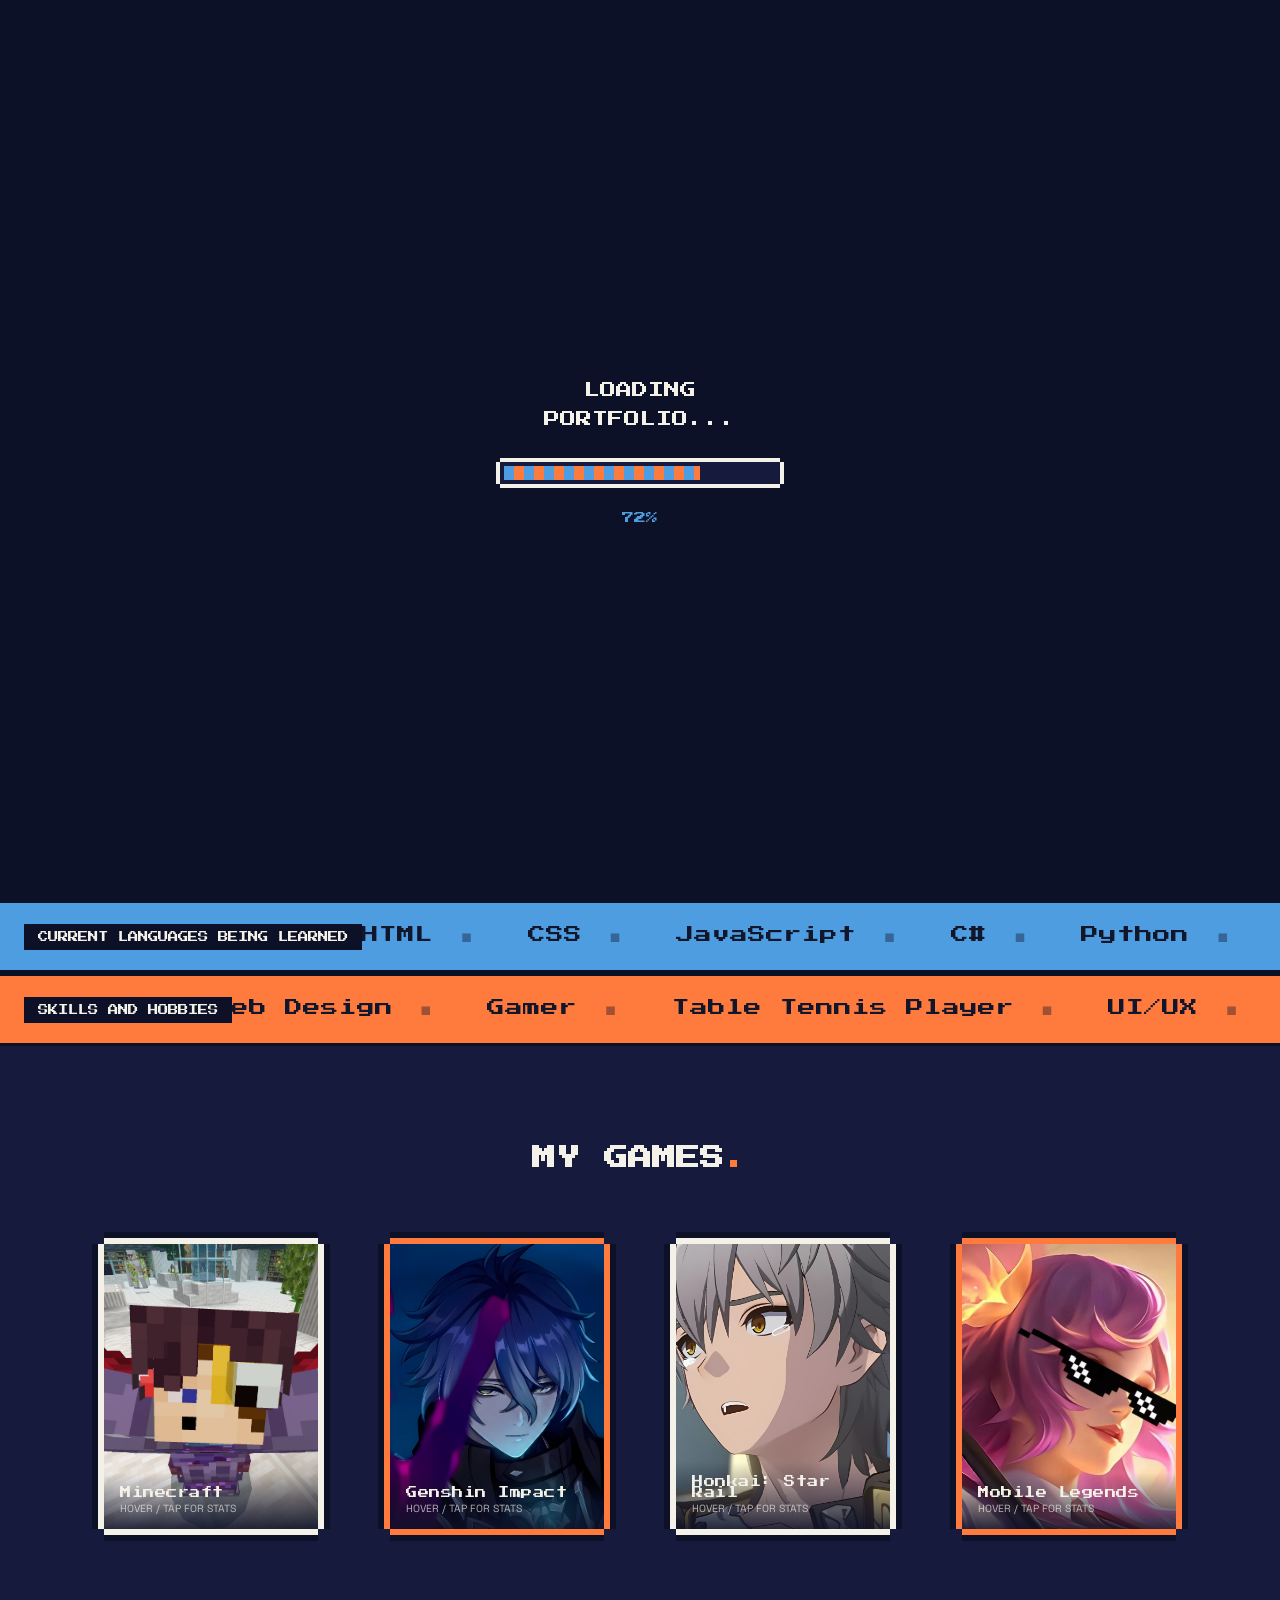
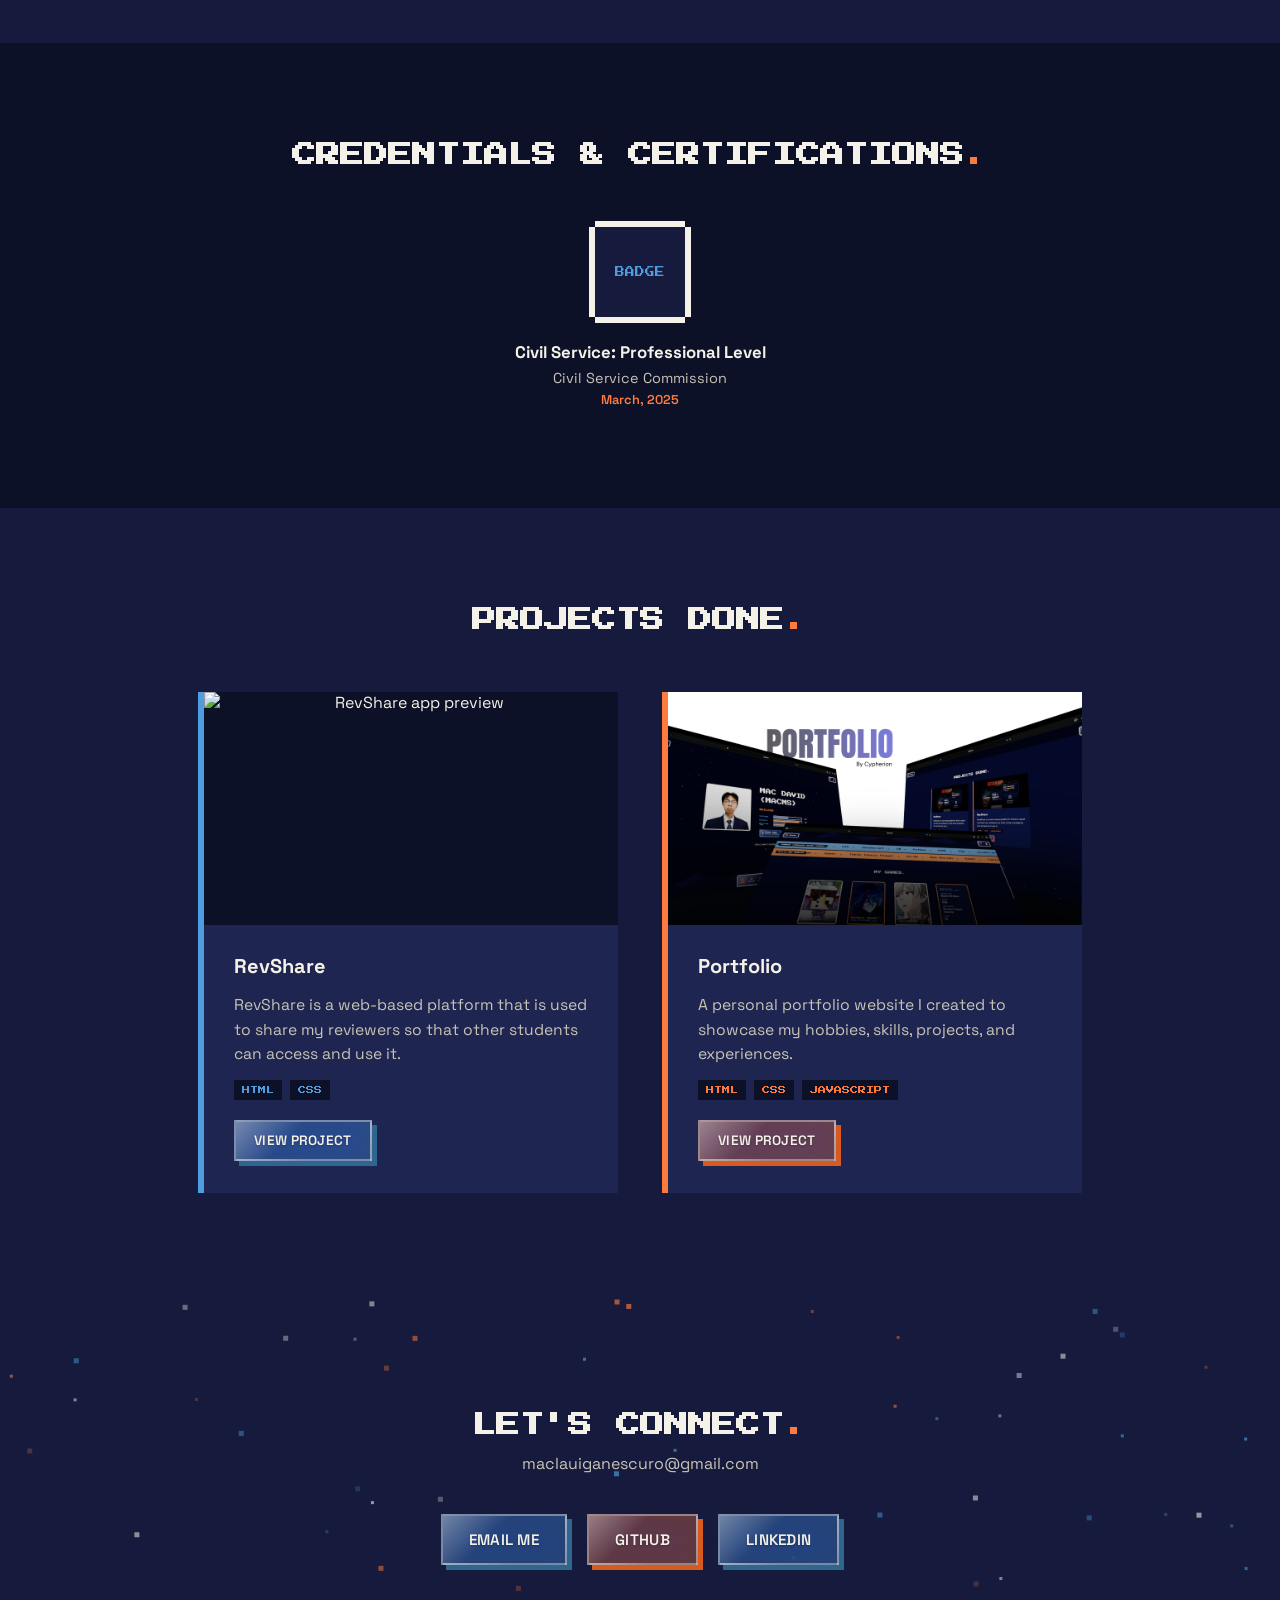
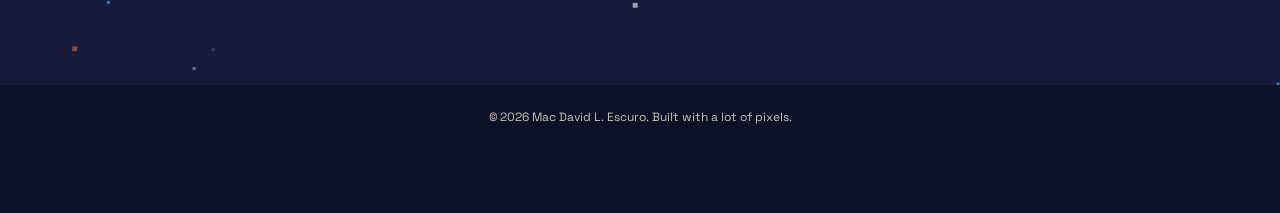
==== commit 4256147b: "Remove song addition instructions from index.html Removed instructions for adding a song to the musi" ====
--- a/index.html
+++ b/index.html
@@ -151,11 +151,6 @@
                     </div>
 
                     <div class="music-widget">
-                        <!--
-              TO ADD YOUR SONG:
-              Put the audio file in an "audio" folder next to this HTML file
-              (e.g. audio/favorite-song.mp3) and update the src below.
-            -->
                         <audio id="favorite-song" src="audio/celestial.mp3" preload="none" loop></audio>
                         <button class="pixel-btn music-btn" id="music-toggle" type="button"
                             aria-label="Play my favorite song">
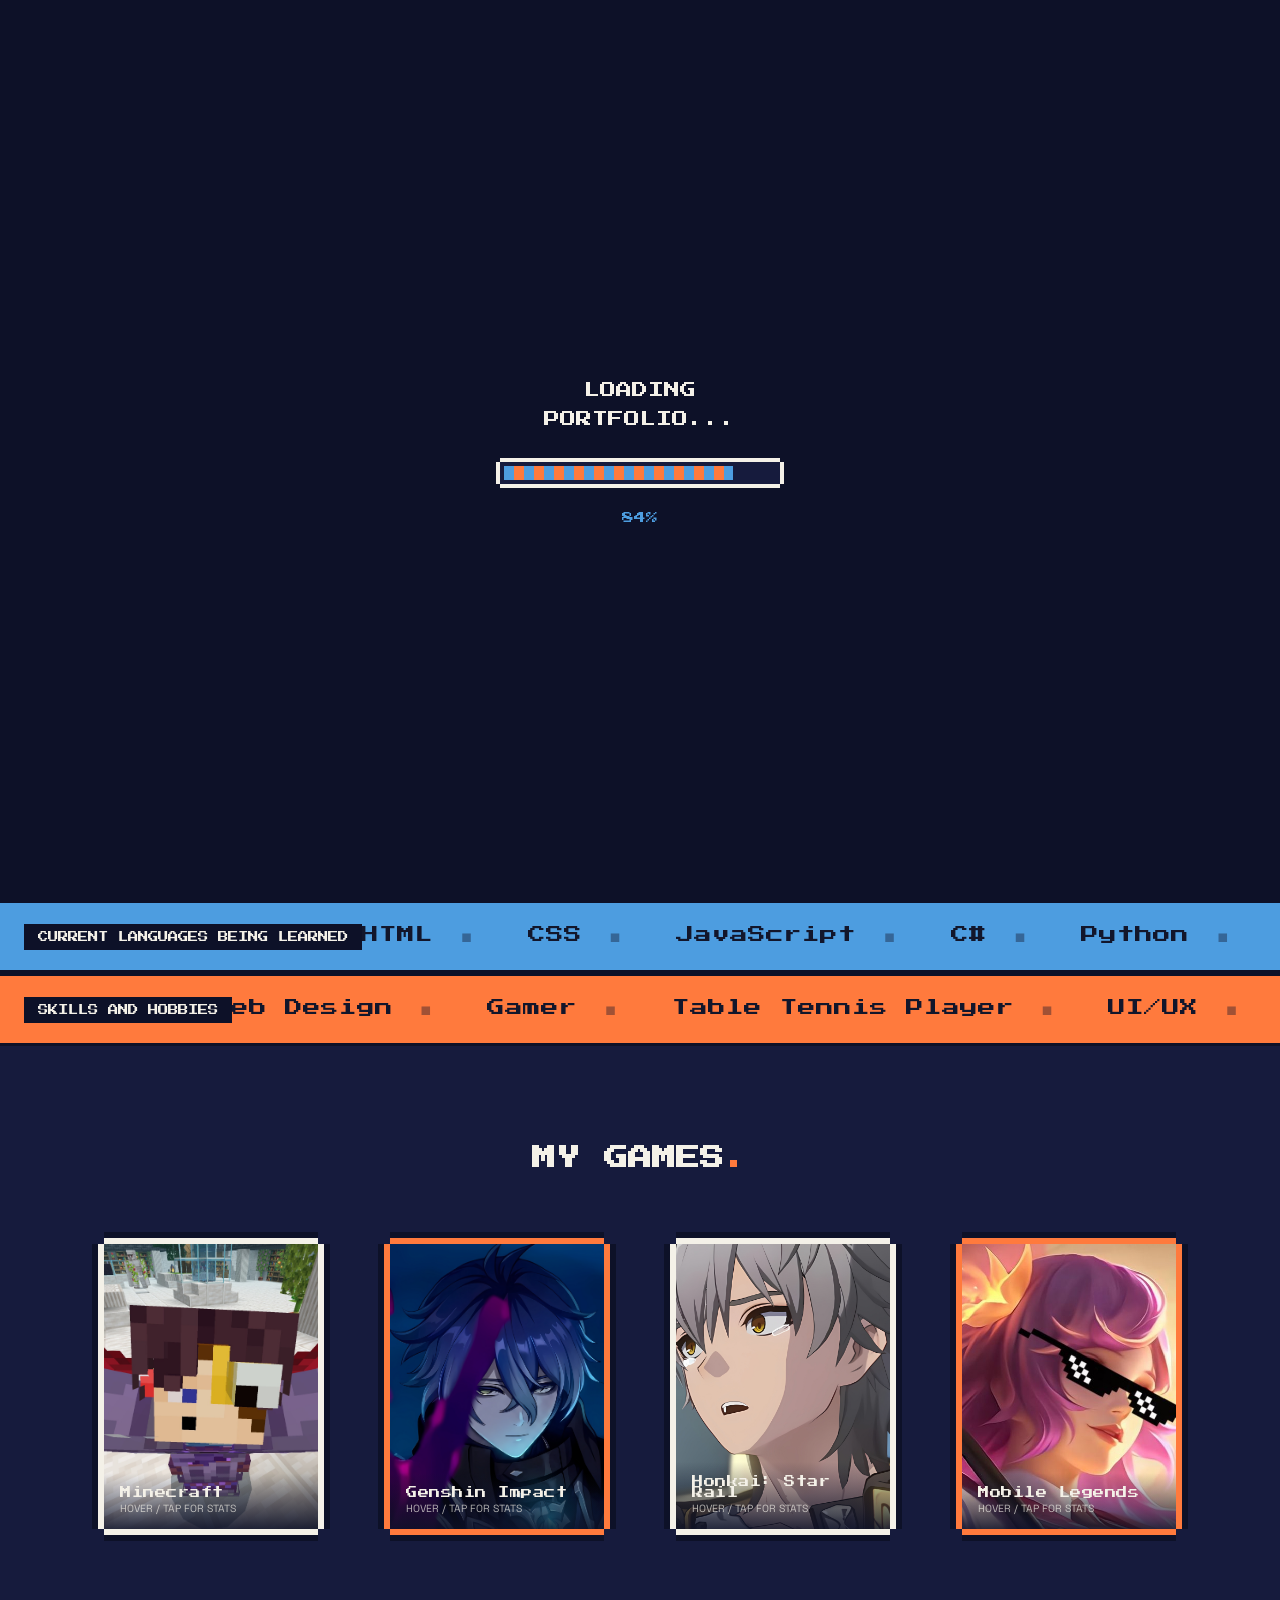
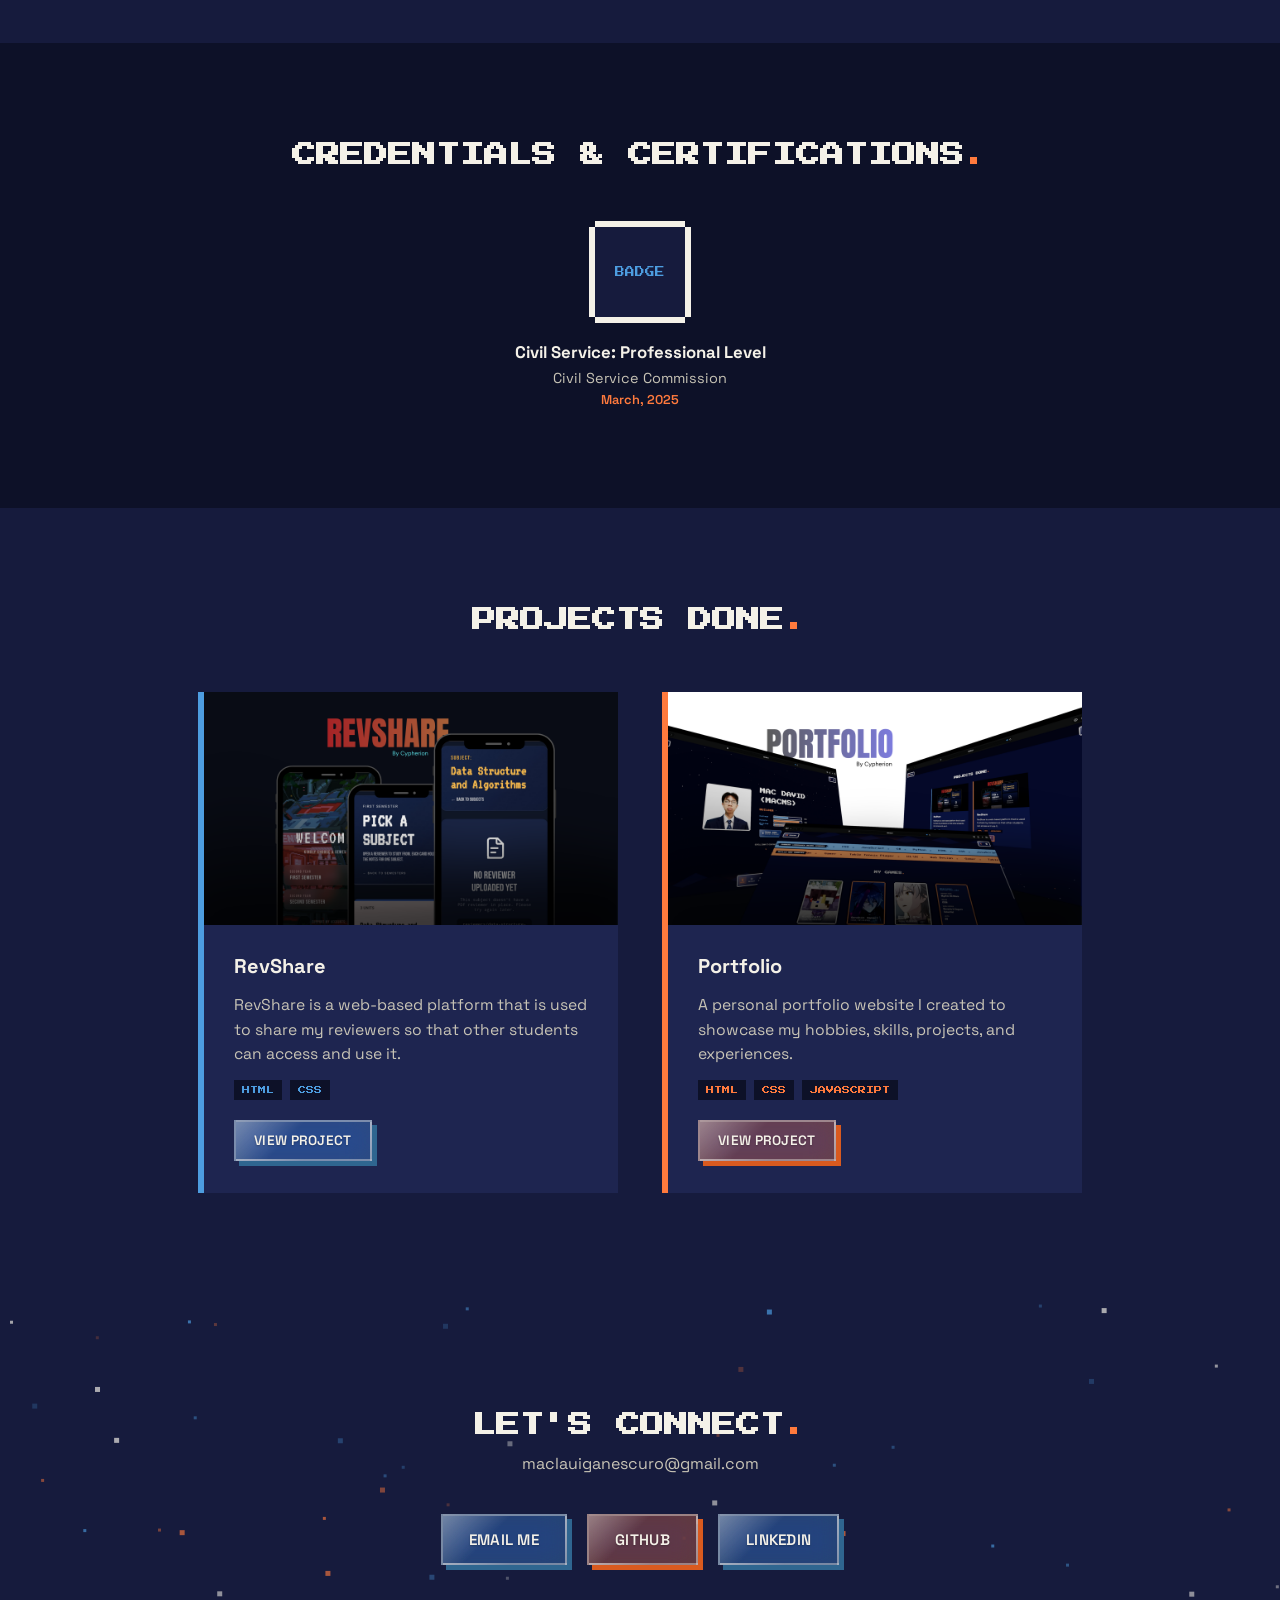
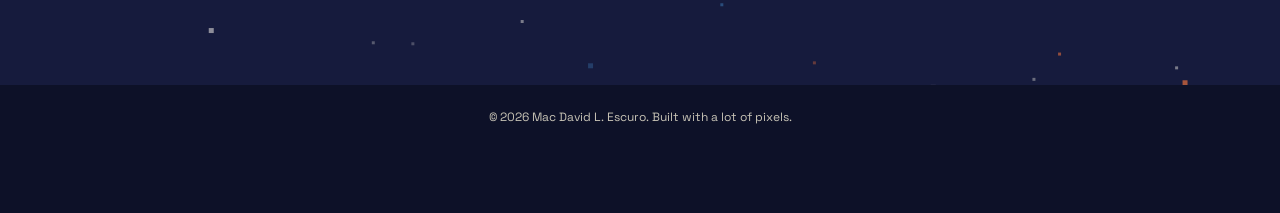
==== commit f8bd79fc: "Fix image source case sensitivity for RevShare" ====
--- a/index.html
+++ b/index.html
@@ -306,7 +306,7 @@
         <div class="project-grid">
             <div class="project-card">
                 <div class="project-thumb">
-                    <img src="images/revshare.png" alt="RevShare app preview">
+                    <img src="images/RevShare.png" alt="RevShare app preview">
                 </div>
                 <div class="project-body">
                     <div class="project-title">RevShare</div>
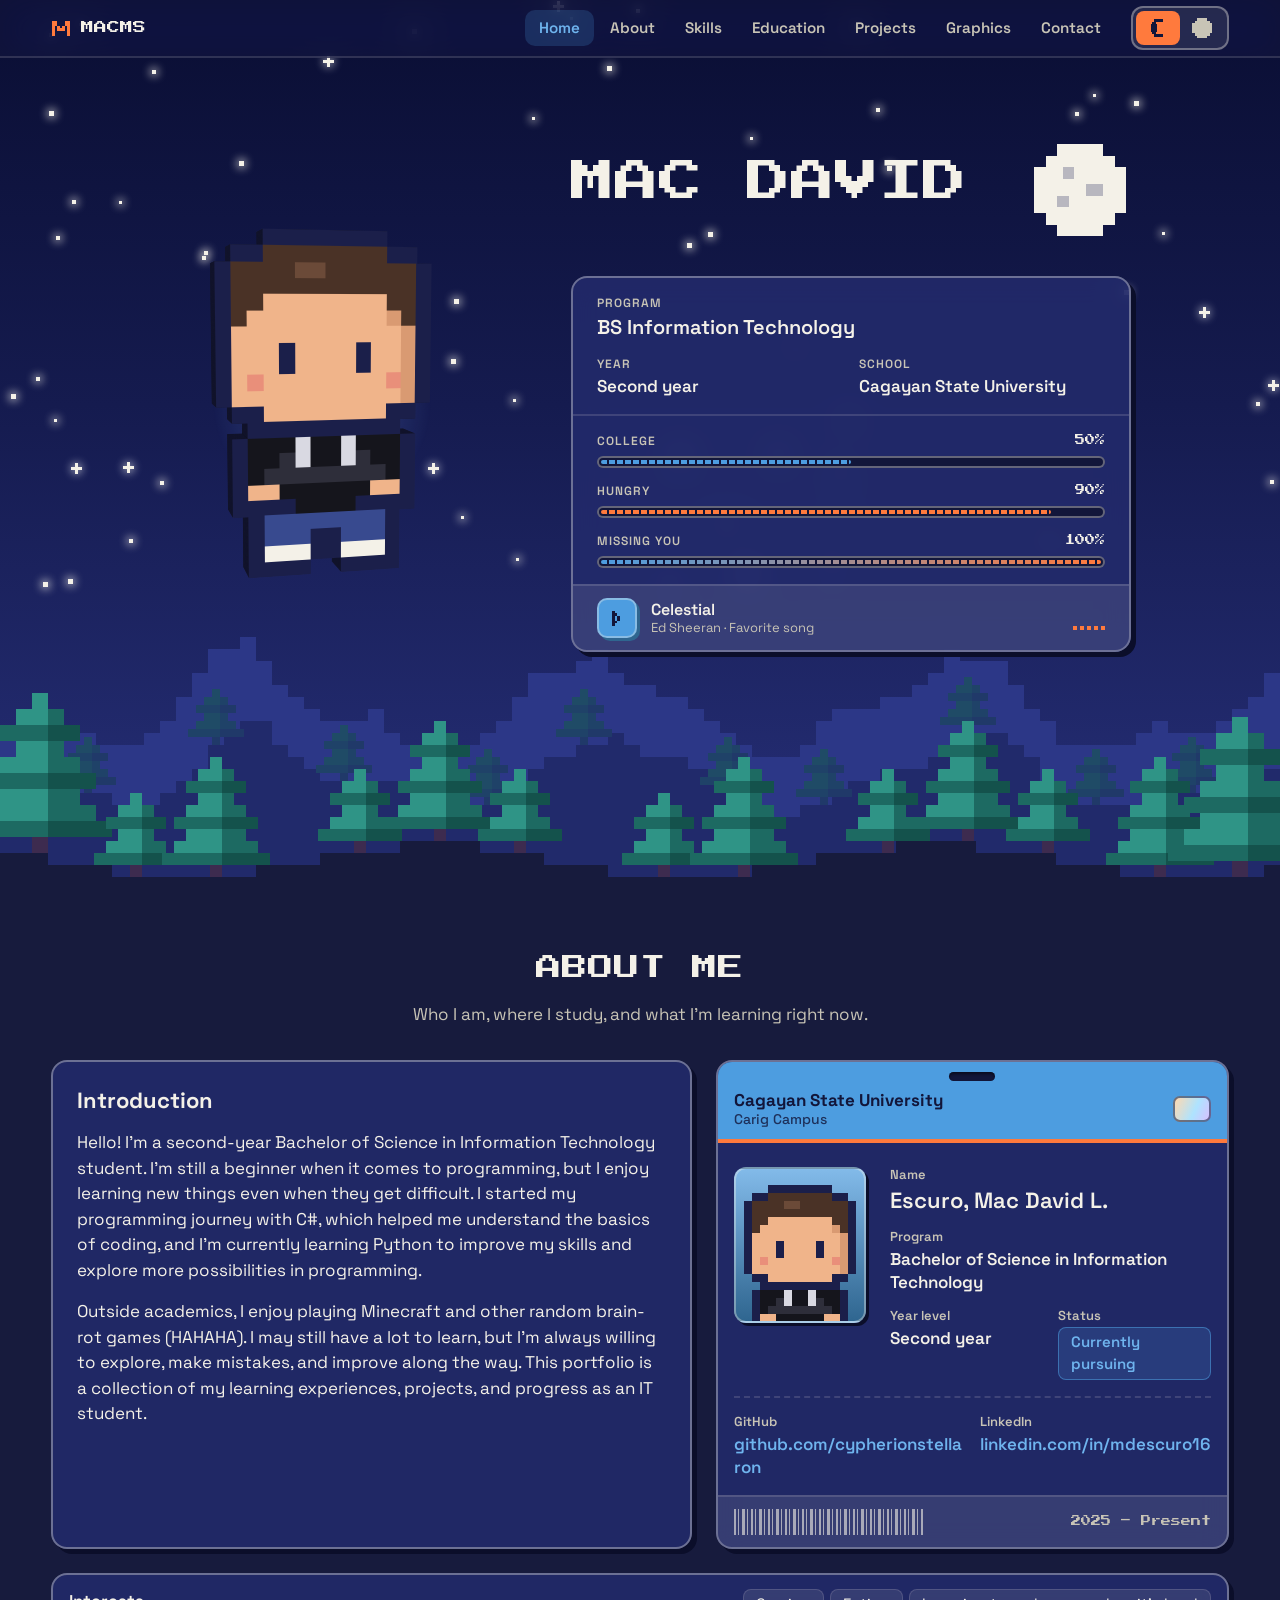
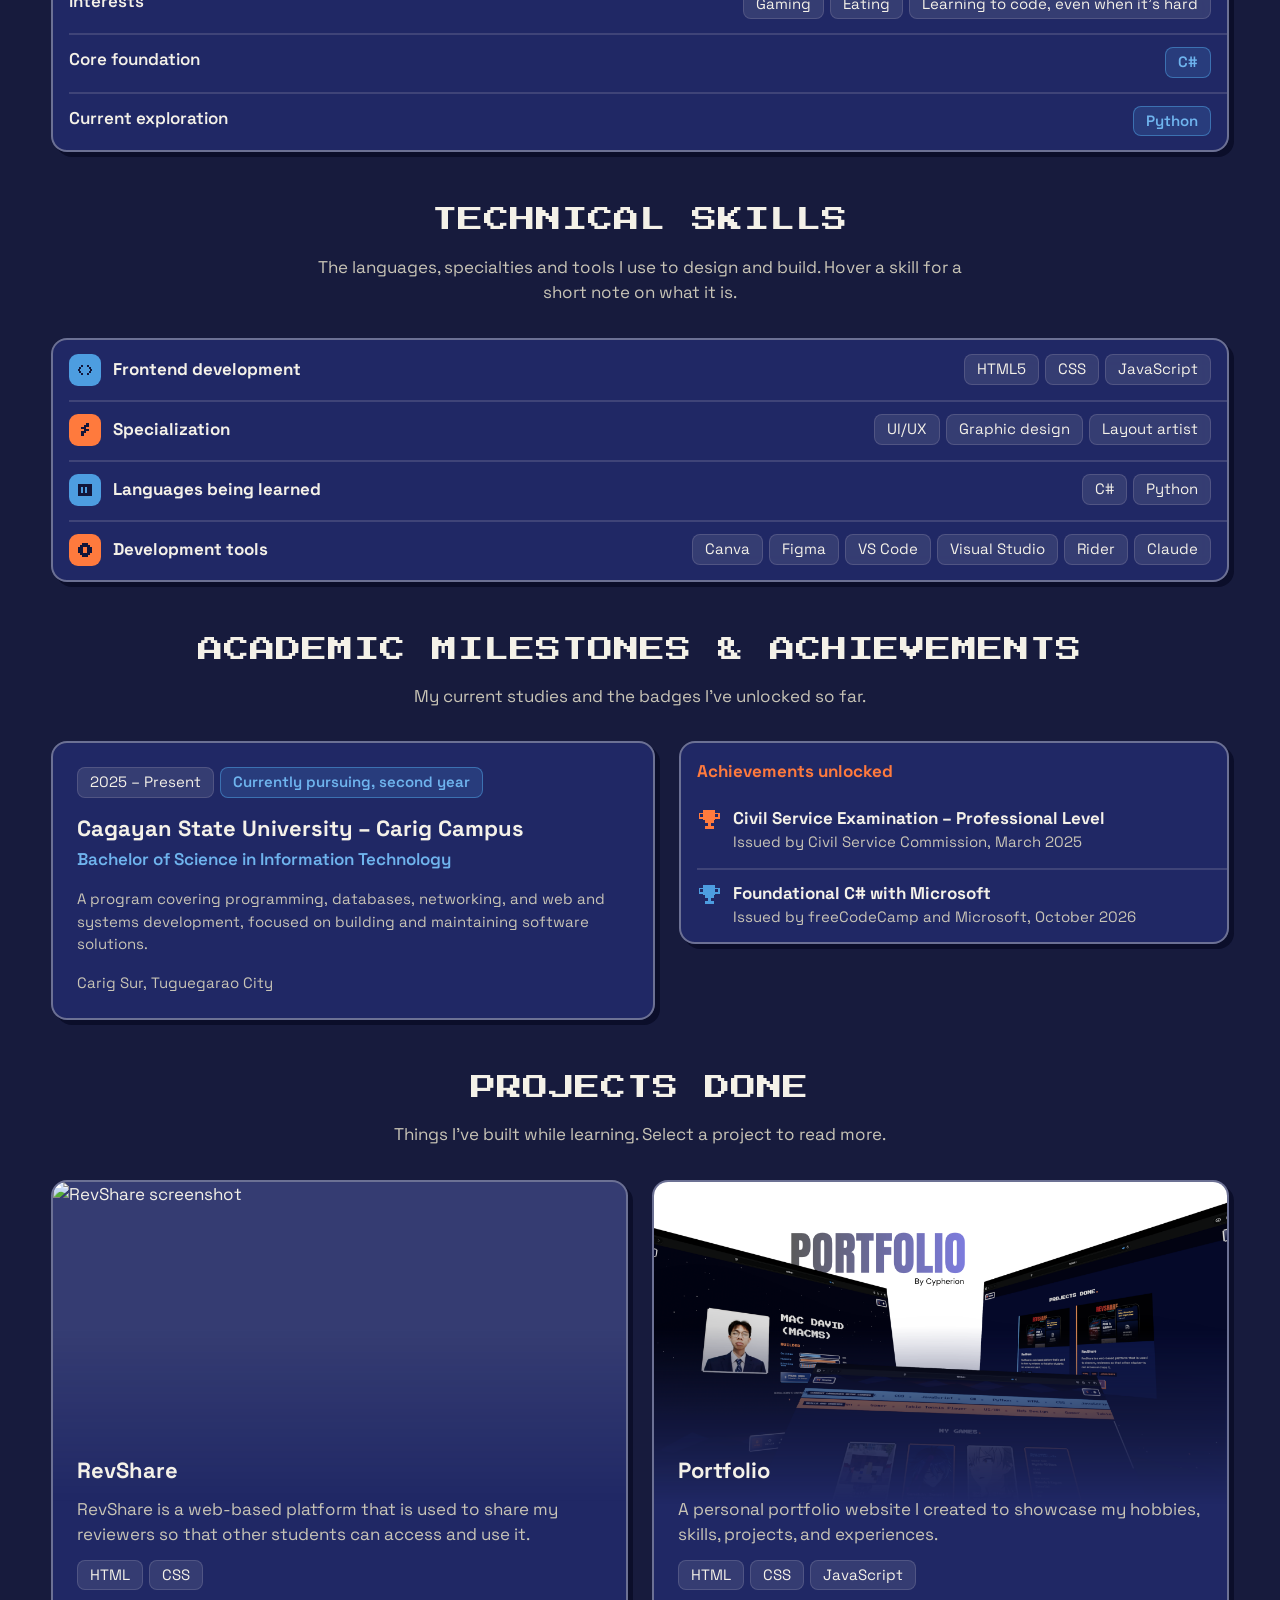
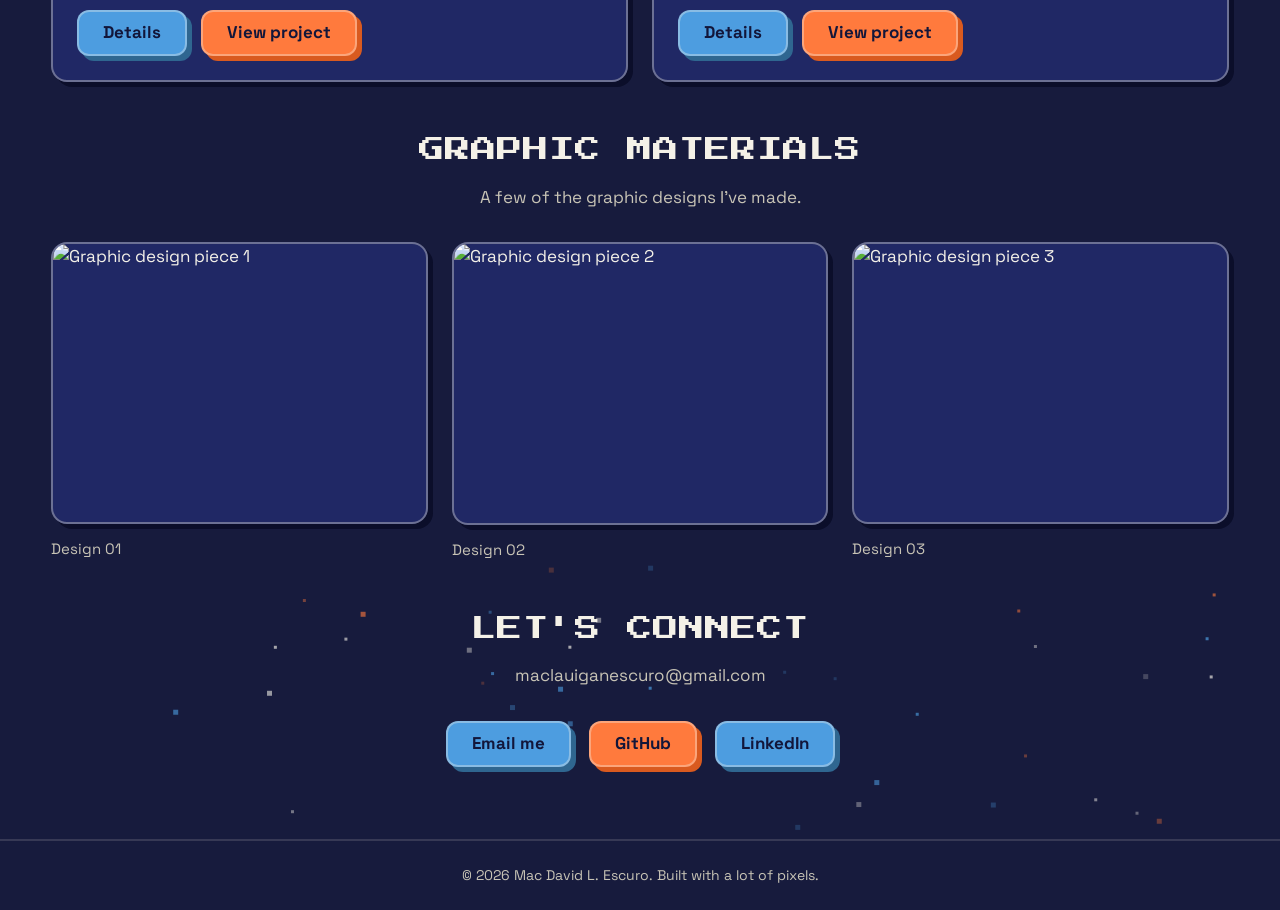
==== commit e067d8de: "Add files via upload" ====
--- a/index.html
+++ b/index.html
@@ -3,25 +3,98 @@
 
 <head>
     <meta charset="UTF-8">
-    <meta name="viewport" content="width=device-width, initial-scale=1.0">
-    <title>Portfolio</title>
+    <meta name="viewport" content="width=device-width, initial-scale=1, viewport-fit=cover">
+    <meta name="theme-color" content="#171b3d">
+    <title>Mac David Escuro | Portfolio</title>
     <link rel="preconnect" href="https://fonts.googleapis.com">
+    <link rel="preconnect" href="https://fonts.gstatic.com" crossorigin>
     <link
         href="https://fonts.googleapis.com/css2?family=Press+Start+2P&family=Space+Grotesk:wght@400;500;600;700&display=swap"
         rel="stylesheet">
     <link rel="stylesheet" href="style.css">
+    <script>
+        // Dark is the default. A saved choice is applied before first paint.
+        try {
+            var saved = localStorage.getItem('portfolio-theme');
+            if (saved === 'light' || saved === 'dark') document.documentElement.dataset.theme = saved;
+        } catch (e) { }
+    </script>
     <script src="interactives.js" defer></script>
 </head>
 
 <body>
-    <script>
-        if (localStorage.getItem('portfolio-theme') === 'light') {
-            document.body.classList.add('light-mode');
-        }
-    </script>
-
-    <div id="brand-mark" role="button" tabindex="0" aria-label="MACMS — tap for a little surprise">
-        <svg class="brand-logo" viewBox="0 0 16 16" aria-hidden="true">
+    <svg width="0" height="0" style="position:absolute" aria-hidden="true">
+        <symbol id="i-user" viewBox="0 0 16 16"><path d="M5 1h6v2h1v5h-1v1H5V8H4V3h1zM2 11h12v4H2z" /></symbol>
+        <symbol id="i-bolt" viewBox="0 0 16 16"><path d="M9 1h3v4H9v2h3v2H9v2H7v3H4V9h3V7H4V5h3V3h2z" /></symbol>
+        <symbol id="i-code" viewBox="0 0 16 16"><path d="M6 3H4v2H2v2H1v2h1v2h2v2h2v-2H4v-2H3V7h1V5h2zM10 3h2v2h2v2h1v2h-1v2h-2v2h-2v-2h2v-2h1V7h-1V5h-2z" /></symbol>
+        <symbol id="i-cols" viewBox="0 0 16 16"><path fill-rule="evenodd" d="M1 2h14v12H1zM4 5v6h2V5zm4 0v6h2V5z" /></symbol>
+        <symbol id="i-chip" viewBox="0 0 16 16"><path fill-rule="evenodd" d="M5 1h6v2h2v2h2v6h-2v2h-2v2H5v-2H3v-2H1V5h2V3h2zM6 5v6h4V5z" /></symbol>
+        <symbol id="i-trophy" viewBox="0 0 16 16"><path fill-rule="evenodd" d="M4 1h8v2h3v4h-3v1h-1v2H9v2h2v2H5v-2h2v-2H5V8H4V7H1V3h3zM2 4v2h2V4zm10 0v2h2V4z" /></symbol>
+        <symbol id="i-chevron" viewBox="0 0 16 16"><path d="M2 4h2v2h2v2h4V6h2V4h2v2h-2v2h-2v2H6V8H4V6H2zM6 10h4v2H6z" /></symbol>
+    </svg>
+
+    <header id="top-bar">
+        <div class="bar">
+            <div id="brand-mark" role="button" tabindex="0" aria-label="MACMS, back to top">
+                <svg class="brand-logo px" viewBox="0 0 16 16" aria-hidden="true">
+                    <rect x="1" y="2" width="2" height="12" />
+                    <rect x="13" y="2" width="2" height="12" />
+                    <rect x="3" y="2" width="2" height="4" />
+                    <rect x="11" y="2" width="2" height="4" />
+                    <rect x="5" y="6" width="2" height="4" />
+                    <rect x="9" y="6" width="2" height="4" />
+                    <rect x="7" y="8" width="2" height="2" />
+                </svg>
+                <span class="brand-name">MACMS</span>
+            </div>
+
+            <div id="site-menu">
+                <button class="menu-toggle" type="button" aria-expanded="false" aria-controls="menu-list"
+                    aria-label="Open menu">
+                    <svg class="px" viewBox="0 0 16 16" aria-hidden="true">
+                        <rect x="2" y="3" width="12" height="2" />
+                        <rect x="2" y="7" width="12" height="2" />
+                        <rect x="2" y="11" width="12" height="2" />
+                    </svg>
+                    <span>Menu</span>
+                </button>
+                <nav id="menu-list" aria-label="Page sections">
+                    <button class="nav-btn" type="button" data-target="hero">Home</button>
+                    <button class="nav-btn" type="button" data-target="about">About</button>
+                    <button class="nav-btn" type="button" data-target="skills">Skills</button>
+                    <button class="nav-btn" type="button" data-target="academic">Education</button>
+                    <button class="nav-btn" type="button" data-target="projects">Projects</button>
+                    <button class="nav-btn" type="button" data-target="graphics">Graphics</button>
+                    <button class="nav-btn" type="button" data-target="contact">Contact</button>
+                </nav>
+            </div>
+
+            <div id="theme-toggle" role="group" aria-label="Appearance">
+                <button class="theme-opt" type="button" data-theme="dark" aria-label="Dark mode" aria-pressed="true">
+                    <svg class="px" viewBox="0 0 16 16" aria-hidden="true">
+                        <rect x="5" y="1" width="7" height="2" />
+                        <rect x="3" y="3" width="3" height="2" />
+                        <rect x="2" y="5" width="5" height="6" />
+                        <rect x="3" y="11" width="3" height="2" />
+                        <rect x="5" y="13" width="7" height="2" />
+                    </svg>
+                </button>
+                <button class="theme-opt" type="button" data-theme="light" aria-label="Light mode" aria-pressed="false">
+                    <svg class="px" viewBox="0 0 16 16" aria-hidden="true">
+                        <rect x="4" y="0" width="8" height="2" />
+                        <rect x="2" y="2" width="12" height="2" />
+                        <rect x="0" y="4" width="16" height="8" />
+                        <rect x="2" y="12" width="12" height="2" />
+                        <rect x="4" y="14" width="8" height="2" />
+                    </svg>
+                </button>
+            </div>
+        </div>
+    </header>
+
+    <div id="intro" aria-hidden="true">
+        <div class="intro-grid" id="intro-grid"></div>
+        <svg class="intro-logo px" viewBox="0 0 16 16">
             <rect x="1" y="2" width="2" height="12" />
             <rect x="13" y="2" width="2" height="12" />
             <rect x="3" y="2" width="2" height="4" />
@@ -30,398 +103,389 @@
             <rect x="9" y="6" width="2" height="4" />
             <rect x="7" y="8" width="2" height="2" />
         </svg>
-        <span class="brand-name">MACMS</span>
     </div>
 
-    <div id="theme-toggle" role="group" aria-label="Switch light / dark mode">
-        <button class="theme-opt" type="button" data-theme="dark" aria-label="Dark mode">
-            <svg viewBox="0 0 16 16" aria-hidden="true">
-                <rect x="5" y="1" width="7" height="2" />
-                <rect x="3" y="3" width="9" height="2" />
-                <rect x="2" y="5" width="9" height="6" />
-                <rect x="3" y="11" width="9" height="2" />
-                <rect x="5" y="13" width="7" height="2" />
-                <rect class="cut" x="6" y="3" width="7" height="2" />
-                <rect class="cut" x="7" y="5" width="7" height="6" />
-                <rect class="cut" x="6" y="11" width="7" height="2" />
-            </svg>
-        </button>
-        <span class="theme-sep">|</span>
-        <button class="theme-opt" type="button" data-theme="light" aria-label="Light mode">
-            <svg viewBox="0 0 16 16" aria-hidden="true">
-                <rect x="4" y="0" width="8" height="2" />
-                <rect x="2" y="2" width="12" height="2" />
-                <rect x="0" y="4" width="16" height="8" />
-                <rect x="2" y="12" width="12" height="2" />
-                <rect x="4" y="14" width="8" height="2" />
-            </svg>
-        </button>
+    <main>
+        <section id="hero">
+            <div id="hero-bg" aria-hidden="true">
+                <div id="stars-container"></div>
+                <div id="hero-scene"></div>
+
+                <svg id="hero-sun" viewBox="0 0 16 16" width="72" height="72">
+                    <rect x="4" y="0" width="8" height="2" />
+                    <rect x="2" y="2" width="12" height="2" />
+                    <rect x="0" y="4" width="16" height="8" />
+                    <rect x="2" y="12" width="12" height="2" />
+                    <rect x="4" y="14" width="8" height="2" />
+                </svg>
+
+                <svg id="hero-moon" viewBox="0 0 16 16" width="84" height="84">
+                    <rect x="4" y="0" width="8" height="2" />
+                    <rect x="2" y="2" width="12" height="2" />
+                    <rect x="0" y="4" width="16" height="8" />
+                    <rect x="2" y="12" width="12" height="2" />
+                    <rect x="4" y="14" width="8" height="2" />
+                    <rect class="moon-crater" x="5" y="4" width="2" height="2" />
+                    <rect class="moon-crater" x="9" y="7" width="3" height="2" />
+                    <rect class="moon-crater" x="4" y="9" width="2" height="2" />
+                </svg>
+
+                <svg class="cloud" viewBox="0 0 24 10" width="120" height="50" style="top:12%; left:8%;">
+                    <rect x="4" y="4" width="16" height="4" />
+                    <rect x="8" y="2" width="8" height="2" />
+                    <rect x="0" y="6" width="24" height="2" />
+                </svg>
+                <svg class="cloud" viewBox="0 0 24 10" width="90" height="38"
+                    style="top:28%; left:65%; animation-duration:55s;">
+                    <rect x="4" y="4" width="16" height="4" />
+                    <rect x="8" y="2" width="8" height="2" />
+                    <rect x="0" y="6" width="24" height="2" />
+                </svg>
+
+                <div class="ufo-track" style="top:18%;">
+                    <svg id="hero-ufo" viewBox="0 0 16 16" width="56" height="56">
+                        <rect x="6" y="1" width="4" height="2" />
+                        <rect x="4" y="3" width="8" height="2" />
+                        <rect x="1" y="7" width="14" height="3" />
+                        <rect x="3" y="10" width="10" height="2" />
+                        <rect class="ufo-light" x="2" y="10" width="2" height="2" />
+                        <rect class="ufo-light" x="7" y="10" width="2" height="2" />
+                        <rect class="ufo-light" x="12" y="10" width="2" height="2" />
+                    </svg>
+                </div>
+            </div>
+
+            <div class="hero-content">
+                <div class="hero-top">
+                    <div class="photo-slot">
+                        <div id="pixel-avatar" role="img" aria-label="Pixel art avatar of Mac"></div>
+                    </div>
+
+                    <div class="hero-info">
+                        <div class="hero-heading">
+                            <h1 class="hero-name">MAC DAVID</h1>
+                            <p class="hero-role">
+                                <span class="sr-only">Student, yearner, yapper, gamer, builder, designer, noobie</span>
+                                <span id="role-word" aria-hidden="true">Student</span>
+                            </p>
+                        </div>
+
+                        <div class="grouped hero-card">
+                            <dl class="hc-facts">
+                                <div class="hc-fact hc-wide"><dt>Program</dt><dd>BS Information Technology</dd></div>
+                                <div class="hc-fact"><dt>Year</dt><dd>Second year</dd></div>
+                                <div class="hc-fact"><dt>School</dt><dd>Cagayan State University</dd></div>
+                            </dl>
+
+                            <div class="hc-stats">
+                            <div class="stat">
+                                <div class="stat-head"><span class="stat-label">College</span><span class="stat-val">50%</span></div>
+                                <div class="meter blue" role="progressbar" aria-valuemin="0" aria-valuemax="100" aria-valuenow="50" aria-label="College"><span style="--value:50%"></span></div>
+                            </div>
+                            <div class="stat">
+                                <div class="stat-head"><span class="stat-label">Hungry</span><span class="stat-val">90%</span></div>
+                                <div class="meter orange" role="progressbar" aria-valuemin="0" aria-valuemax="100" aria-valuenow="90" aria-label="Hungry"><span style="--value:90%"></span></div>
+                            </div>
+                            <div class="stat">
+                                <div class="stat-head"><span class="stat-label">Missing you</span><span class="stat-val">100%</span></div>
+                                <div class="meter mix" role="progressbar" aria-valuemin="0" aria-valuemax="100" aria-valuenow="100" aria-label="Missing you"><span style="--value:100%"></span></div>
+                            </div>
+                            </div>
+
+                            <div class="music-row">
+                                <audio id="favorite-song" src="audio/celestial.mp3" preload="none" loop></audio>
+                                <button class="music-btn" id="music-toggle" type="button" aria-label="Play favorite song">
+                                    <svg class="icon-play px" viewBox="0 0 16 16" aria-hidden="true">
+                                        <rect x="4" y="2" width="2" height="12" />
+                                        <rect x="6" y="4" width="2" height="2" />
+                                        <rect x="8" y="6" width="2" height="2" />
+                                        <rect x="8" y="8" width="2" height="2" />
+                                        <rect x="6" y="10" width="2" height="2" />
+                                    </svg>
+                                    <svg class="icon-pause px" viewBox="0 0 16 16" aria-hidden="true">
+                                        <rect x="4" y="2" width="3" height="12" />
+                                        <rect x="9" y="2" width="3" height="12" />
+                                    </svg>
+                                </button>
+                                <div class="music-text">
+                                    <span class="music-title">Celestial</span>
+                                    <span class="music-sub">Ed Sheeran · Favorite song</span>
+                                </div>
+                                <div class="eq" aria-hidden="true"><span></span><span></span><span></span><span></span><span></span></div>
+                            </div>
+                        </div>
+                    </div>
+                </div>
+            </div>
+        </section>
+
+        <section id="about" class="section">
+            <div class="wrap">
+                <div class="sec-head">
+                    <h2>ABOUT ME</h2>
+                    <p>Who I am, where I study, and what I'm learning right now.</p>
+                </div>
+
+                <div class="about-grid">
+                    <article class="card prose">
+                        <h3>Introduction</h3>
+                        <p>Hello! I'm a second-year Bachelor of Science in Information Technology student. I'm still a
+                            beginner when it comes to programming, but I enjoy learning new things even when they get
+                            difficult. I started my programming journey with C#, which helped me understand the basics
+                            of coding, and I'm currently learning Python to improve my skills and explore more
+                            possibilities in programming.</p>
+                        <p>Outside academics, I enjoy playing Minecraft and other random brain-rot games (HAHAHA). I may
+                            still have a lot to learn, but I'm always willing to explore, make mistakes, and improve
+                            along the way. This portfolio is a collection of my learning experiences, projects, and
+                            progress as an IT student.</p>
+                    </article>
+
+                    <article class="grouped info-card" aria-label="Student info card">
+                        <header class="id-band">
+                            <span class="id-hole" aria-hidden="true"></span>
+                            <div class="id-org">
+                                <span class="id-org-name">Cagayan State University</span>
+                                <span class="id-org-sub">Carig Campus</span>
+                            </div>
+                            <span class="id-holo" aria-hidden="true"></span>
+                        </header>
+
+                        <div class="id-main">
+                            <div class="id-photo" aria-hidden="true">
+                                <svg id="id-photo-svg" viewBox="1 -2 16 19" preserveAspectRatio="xMidYMax slice"></svg>
+                            </div>
+                            <dl class="id-fields">
+                                <div class="id-field id-wide"><dt>Name</dt><dd class="id-name">Escuro, Mac David L.</dd></div>
+                                <div class="id-field id-wide"><dt>Program</dt><dd>Bachelor of Science in Information Technology</dd></div>
+                                <div class="id-field"><dt>Year level</dt><dd>Second year</dd></div>
+                                <div class="id-field"><dt>Status</dt><dd><span class="chip accent">Currently pursuing</span></dd></div>
+                            </dl>
+                        </div>
+
+                        <dl class="id-links">
+                            <div class="id-field"><dt>GitHub</dt><dd><a href="https://github.com/cypherionstellaron" target="_blank" rel="noopener">github.com/cypherionstellaron</a></dd></div>
+                            <div class="id-field"><dt>LinkedIn</dt><dd><a href="https://www.linkedin.com/in/mdescuro16/" target="_blank" rel="noopener">linkedin.com/in/mdescuro16</a></dd></div>
+                        </dl>
+
+                        <footer class="id-foot" aria-hidden="true">
+                            <span class="id-barcode"></span>
+                            <span class="id-valid">2025 – Present</span>
+                        </footer>
+                    </article>
+                </div>
+
+                <div class="grouped tag-rows">
+                    <div class="row">
+                        <span class="row-label">Interests</span>
+                        <div class="chip-list">
+                            <span class="chip">Gaming</span>
+                            <span class="chip">Eating</span>
+                            <span class="chip">Learning to code, even when it’s hard</span>
+                        </div>
+                    </div>
+                    <div class="row">
+                        <span class="row-label">Core foundation</span>
+                        <div class="chip-list"><span class="chip accent">C#</span></div>
+                    </div>
+                    <div class="row">
+                        <span class="row-label">Current exploration</span>
+                        <div class="chip-list"><span class="chip accent">Python</span></div>
+                    </div>
+                </div>
+            </div>
+        </section>
+
+        <section id="skills" class="section">
+            <div class="wrap">
+                <div class="sec-head">
+                    <h2>TECHNICAL SKILLS</h2>
+                    <p>The languages, specialties and tools I use to design and build. Hover a skill for a short note on what it is.</p>
+                </div>
+
+                <div class="grouped skills-list">
+                    <div class="skill-row">
+                        <div class="skill-name">
+                            <span class="skill-icon"><svg class="px" aria-hidden="true" viewBox="0 0 16 16"><use href="#i-code" /></svg></span>
+                            <h3>Frontend development</h3>
+                        </div>
+                        <div class="chip-list"><span class="chip" title="The structure of every page: headings, text, images, links and forms.">HTML5</span><span class="chip" title="The styling layer: colors, spacing, layout and how a page adapts to different screens.">CSS</span><span class="chip" title="Makes a page interactive, like menus, animations and buttons that respond.">JavaScript</span></div>
+                    </div>
+                    <div class="skill-row">
+                        <div class="skill-name">
+                            <span class="skill-icon"><svg class="px" aria-hidden="true" viewBox="0 0 16 16"><use href="#i-bolt" /></svg></span>
+                            <h3>Specialization</h3>
+                        </div>
+                        <div class="chip-list"><span class="chip" title="Designing interfaces that are clear and easy to use, from layout to how people move through them.">UI/UX</span><span class="chip" title="Creating visuals like posters and graphics that get an idea across at a glance.">Graphic design</span><span class="chip" title="Arranging text and images so a page feels balanced and easy to read.">Layout artist</span></div>
+                    </div>
+                    <div class="skill-row">
+                        <div class="skill-name">
+                            <span class="skill-icon"><svg class="px" aria-hidden="true" viewBox="0 0 16 16"><use href="#i-cols" /></svg></span>
+                            <h3>Languages being learned</h3>
+                        </div>
+                        <div class="chip-list"><span class="chip" title="My core foundation, where I'm learning programming logic and the basics of object-oriented code.">C#</span><span class="chip" title="The language I'm exploring right now, known for its clean, readable syntax.">Python</span></div>
+                    </div>
+                    <div class="skill-row">
+                        <div class="skill-name">
+                            <span class="skill-icon"><svg class="px" aria-hidden="true" viewBox="0 0 16 16"><use href="#i-chip" /></svg></span>
+                            <h3>Development tools</h3>
+                        </div>
+                        <div class="chip-list"><span class="chip" title="Quick graphic and layout design.">Canva</span><span class="chip" title="Designing and prototyping interfaces before they're built.">Figma</span><span class="chip" title="My main editor for writing HTML, CSS and JavaScript.">VS Code</span><span class="chip" title="A full IDE I use for C# projects.">Visual Studio</span><span class="chip" title="A JetBrains IDE for C# and .NET work.">Rider</span><span class="chip" title="An AI assistant for brainstorming, debugging and learning.">Claude</span></div>
+                    </div>
+                </div>
+            </div>
+        </section>
+
+        <section id="academic" class="section">
+            <div class="wrap">
+                <div class="sec-head">
+                    <h2>ACADEMIC MILESTONES &amp; ACHIEVEMENTS</h2>
+                    <p>My current studies and the badges I've unlocked so far.</p>
+                </div>
+
+                <div class="academic-grid">
+                    <article class="card edu-card">
+                        <div class="tag-line">
+                            <span class="chip">2025 – Present</span>
+                            <span class="chip accent">Currently pursuing, second year</span>
+                        </div>
+                        <h3>Cagayan State University – Carig Campus</h3>
+                        <p class="edu-program">Bachelor of Science in Information Technology</p>
+                        <p class="muted">A program covering programming, databases, networking, and web and systems
+                            development, focused on building and maintaining software solutions.</p>
+                        <p class="muted">Carig Sur, Tuguegarao City</p>
+                    </article>
+
+                    <div class="grouped">
+                        <div class="list-title">Achievements unlocked</div>
+                        <div class="row ach-row">
+                            <svg class="px ach-icon" aria-hidden="true" viewBox="0 0 16 16"><use href="#i-trophy" /></svg>
+                            <div>
+                                <div class="ach-title">Civil Service Examination – Professional Level</div>
+                                <div class="muted">Issued by Civil Service Commission, March 2025</div>
+                            </div>
+                        </div>
+                        <div class="row ach-row">
+                            <svg class="px ach-icon blue" aria-hidden="true" viewBox="0 0 16 16"><use href="#i-trophy" /></svg>
+                            <div>
+                                <div class="ach-title">Foundational C# with Microsoft</div>
+                                <div class="muted">Issued by freeCodeCamp and Microsoft, October 2026</div>
+                            </div>
+                        </div>
+                    </div>
+                </div>
+            </div>
+        </section>
+
+        <section id="projects" class="section">
+            <div class="wrap">
+                <div class="sec-head">
+                    <h2>PROJECTS DONE</h2>
+                    <p>Things I've built while learning. Select a project to read more.</p>
+                </div>
+
+                <div class="project-grid">
+                    <article class="project-card"
+                        data-features="Upload and organize reviewers by subject|Browse and download shared study materials|Simple, distraction-free interface built for students"
+                        data-story="Built out of a need to make exam prep easier for classmates. RevShare started as a small link-sharing page and grew into a lightweight hub where students trade reviewers instead of losing them in group chats.">
+                        <div class="project-thumb"><img src="images/revshare.png" alt="RevShare screenshot"></div>
+                        <div class="project-body">
+                            <h3 class="project-title">RevShare</h3>
+                            <p class="project-desc">RevShare is a web-based platform that is used to share my reviewers so that other students can access and use it.</p>
+                            <div class="chip-list"><span class="chip">HTML</span><span class="chip">CSS</span></div>
+                            <div class="project-actions">
+                                <button class="pixel-btn project-details" type="button">Details</button>
+                                <button class="pixel-btn orange project-link" type="button" data-url="https://cypherionstellaron.github.io/reviewer.github.io/">View project</button>
+                            </div>
+                        </div>
+                    </article>
+
+                    <article class="project-card"
+                        data-features="Retro pixel-art aesthetic with a clean, minimal layout|Light and dark themes|Built fully with HTML, CSS, and JavaScript"
+                        data-story="This portfolio itself, designed to feel like leveling up a character, with each section unlocking a new part of my journey as a student and builder.">
+                        <div class="project-thumb"><img src="images/portfolio.png" alt="Portfolio screenshot"></div>
+                        <div class="project-body">
+                            <h3 class="project-title">Portfolio</h3>
+                            <p class="project-desc">A personal portfolio website I created to showcase my hobbies, skills, projects, and experiences.</p>
+                            <div class="chip-list"><span class="chip">HTML</span><span class="chip">CSS</span><span class="chip">JavaScript</span></div>
+                            <div class="project-actions">
+                                <button class="pixel-btn project-details" type="button">Details</button>
+                                <button class="pixel-btn orange project-link" type="button" data-url="https://cypherionstellaron.github.io/personalportfolio/">View project</button>
+                            </div>
+                        </div>
+                    </article>
+                </div>
+            </div>
+        </section>
+
+        <section id="graphics" class="section">
+            <div class="wrap">
+                <div class="sec-head">
+                    <h2>GRAPHIC MATERIALS</h2>
+                    <p>A few of the graphic designs I've made.</p>
+                </div>
+
+                <div class="graphics-wall">
+                    <figure class="gallery-item">
+                        <div class="gallery-media">
+                            <img class="gallery-img" src="images/graphics/design-01.png" alt="Graphic design piece 1">
+                            <div class="gallery-fallback">DESIGN 01</div>
+                        </div>
+                        <figcaption>Design 01</figcaption>
+                    </figure>
+                    <figure class="gallery-item">
+                        <div class="gallery-media">
+                            <img class="gallery-img" src="images/graphics/design-02.png" alt="Graphic design piece 2">
+                            <div class="gallery-fallback">DESIGN 02</div>
+                        </div>
+                        <figcaption>Design 02</figcaption>
+                    </figure>
+                    <figure class="gallery-item">
+                        <div class="gallery-media">
+                            <img class="gallery-img" src="images/graphics/design-03.png" alt="Graphic design piece 3">
+                            <div class="gallery-fallback">DESIGN 03</div>
+                        </div>
+                        <figcaption>Design 03</figcaption>
+                    </figure>
+                </div>
+            </div>
+        </section>
+
+        <section id="contact" class="section">
+            <canvas id="pixel-canvas" aria-hidden="true"></canvas>
+            <div class="wrap contact-inner">
+                <h2>LET'S CONNECT</h2>
+                <p class="contact-sub">maclauiganescuro@gmail.com</p>
+                <div class="contact-links">
+                    <button class="pixel-btn" id="email-btn" type="button" data-mailto="maclauiganescuro@gmail.com">Email me</button>
+                    <button class="pixel-btn orange" type="button" data-url="https://github.com/cypherionstellaron">GitHub</button>
+                    <button class="pixel-btn" type="button" data-url="https://www.linkedin.com/in/mdescuro16/">LinkedIn</button>
+                </div>
+            </div>
+        </section>
+    </main>
+
+    <footer>© <span id="year"></span> Mac David L. Escuro. Built with a lot of pixels.</footer>
+
+    <div id="cursor" popover="manual" aria-hidden="true">
+        <img class="cursor-img cursor-pointer" src="cursors/pointer.svg" alt="">
+        <img class="cursor-img cursor-target" src="cursors/target.svg" alt="">
     </div>
 
-    <div id="loading-screen">
-        <div class="loader-title">LOADING<br>PORTFOLIO...</div>
-        <div class="loader-bar-outer">
-            <div class="loader-bar-inner" id="loader-bar"></div>
+    <dialog id="project-sheet" aria-labelledby="sheet-title">
+        <div class="sheet-bar">
+            <span class="sheet-spacer" aria-hidden="true"></span>
+            <h3 id="sheet-title"></h3>
+            <button class="text-btn" id="sheet-close" type="button">Done</button>
         </div>
-        <div class="loader-percent" id="loader-percent">0%</div>
-    </div>
-
-    <section id="hero">
-        <div id="hero-bg">
-            <div id="stars-container"></div>
-            <div id="hero-horizon-glow"></div>
-
-            <svg id="hero-sun" viewBox="0 0 16 16" width="72" height="72">
-                <rect x="4" y="0" width="8" height="2" />
-                <rect x="2" y="2" width="12" height="2" />
-                <rect x="0" y="4" width="16" height="8" />
-                <rect x="2" y="12" width="12" height="2" />
-                <rect x="4" y="14" width="8" height="2" />
-            </svg>
-
-            <svg class="cloud" viewBox="0 0 24 10" width="120" height="50" style="top:12%; left:8%;">
-                <rect x="4" y="4" width="16" height="4" />
-                <rect x="8" y="2" width="8" height="2" />
-                <rect x="0" y="6" width="24" height="2" />
-            </svg>
-            <svg class="cloud" viewBox="0 0 24 10" width="90" height="38"
-                style="top:28%; left:65%; animation-duration:55s;">
-                <rect x="4" y="4" width="16" height="4" />
-                <rect x="8" y="2" width="8" height="2" />
-                <rect x="0" y="6" width="24" height="2" />
-            </svg>
-
-            <svg class="mountain-layer" viewBox="0 0 800 200" preserveAspectRatio="none"
-                style="height:22vh; opacity:0.55;">
-                <polygon class="mtn-back"
-                    points="0,200 0,140 60,100 120,150 180,90 260,160 330,110 400,170 470,100 540,150 610,95 680,155 740,120 800,160 800,200" />
-            </svg>
-            <svg class="mountain-layer" viewBox="0 0 800 160" preserveAspectRatio="none"
-                style="height:16vh; opacity:0.85;">
-                <polygon class="mtn-front"
-                    points="0,160 0,120 80,70 150,115 230,60 310,120 390,80 460,130 540,75 620,125 700,90 800,130 800,160" />
-            </svg>
+        <div class="sheet-body">
+            <div class="sheet-thumb"><img id="sheet-img" src="" alt=""></div>
+            <p id="sheet-desc"></p>
+            <h4>Features</h4>
+            <ul id="sheet-features"></ul>
+            <h4>The story</h4>
+            <p id="sheet-story"></p>
         </div>
-
-        <div class="hero-content">
-            <div class="hero-top">
-                <div class="photo-slot pixel-frame">
-                    <img id="profile-photo" src="images/ProfilePic.jpeg" alt="Profile photo">
-                    <div class="photo-hint" id="photo-hint">INSERT<br>PHOTO<br>HERE</div>
-                </div>
-
-                <div class="hero-info">
-                    <h1 class="hero-name">MAC DAVID (MACMS)</h1>
-
-                    <div class="role-slider" aria-label="Student, Yearner, Yapper, Gamer, Builder, Designer, Noobie">
-                        <div class="role-track" aria-hidden="true">
-                            <span class="role-word">STUDENT</span>
-                            <span class="role-word">YEARNER</span>
-                            <span class="role-word">YAPPER</span>
-                            <span class="role-word">GAMER</span>
-                            <span class="role-word">BUILDER</span>
-                            <span class="role-word">DESIGNER</span>
-                            <span class="role-word">NOOBIE</span>
-                            <span class="role-word">STUDENT</span>
-                        </div>
-                    </div>
-
-                    <div class="stat-bars">
-                        <div class="stat-row">
-                            <span class="stat-label">College</span>
-                            <div class="stat-bar-outer">
-                                <div class="stat-bar-inner blue" style="--target-width:50%"></div>
-                            </div>
-                            <span class="stat-pct">50%</span>
-                        </div>
-                        <div class="stat-row">
-                            <span class="stat-label">Hungry</span>
-                            <div class="stat-bar-outer">
-                                <div class="stat-bar-inner orange" style="--target-width:90%"></div>
-                            </div>
-                            <span class="stat-pct">90%</span>
-                        </div>
-                        <div class="stat-row">
-                            <span class="stat-label">Missing You</span>
-                            <div class="stat-bar-outer">
-                                <div class="stat-bar-inner mix" style="--target-width:100%"></div>
-                            </div>
-                            <span class="stat-pct">100%</span>
-                        </div>
-                    </div>
-
-                    <div class="music-widget">
-                        <audio id="favorite-song" src="audio/celestial.mp3" preload="none" loop></audio>
-                        <button class="pixel-btn music-btn" id="music-toggle" type="button"
-                            aria-label="Play my favorite song">
-                            <svg class="icon-play" viewBox="0 0 16 16" aria-hidden="true">
-                                <rect x="4" y="2" width="2" height="12" />
-                                <rect x="6" y="4" width="2" height="2" />
-                                <rect x="8" y="6" width="2" height="2" />
-                                <rect x="8" y="8" width="2" height="2" />
-                                <rect x="6" y="10" width="2" height="2" />
-                            </svg>
-                            <svg class="icon-pause" viewBox="0 0 16 16" aria-hidden="true">
-                                <rect x="4" y="2" width="3" height="12" />
-                                <rect x="9" y="2" width="3" height="12" />
-                            </svg>
-                            <span class="music-text">
-                                <span class="music-label">PLAY FAVORITE SONG</span>
-                                <span class="music-song-title">Celestial — Ed Sheeran</span>
-                            </span>
-                        </button>
-                        <div class="pixel-equalizer" aria-hidden="true">
-                            <span></span><span></span><span></span><span></span><span></span>
-                        </div>
-                    </div>
-                </div>
-            </div>
-
-            <button class="scroll-cue" id="scroll-cue-btn">
-                <span>SCROLL DOWN TO CONTINUE</span>
-                <span class="arrow">▼</span>
-            </button>
-        </div>
-    </section>
-
-    <div class="marquee-strip blue" id="lang-strip">
-        <span class="marquee-label">CURRENT LANGUAGES BEING LEARNED</span>
-        <div class="marquee-track">
-            <div class="marquee-group">
-                <span>C#</span><span>Python</span><span>HTML</span><span>CSS</span><span>JavaScript</span>
-            </div>
-        </div>
-    </div>
-
-    <div class="marquee-strip orange" id="skills-strip">
-        <span class="marquee-label">SKILLS AND HOBBIES</span>
-        <div class="marquee-track">
-            <div class="marquee-group">
-                <span>UI/UX</span><span>Web Design</span><span>Gamer</span><span>Table Tennis Player</span>
-            </div>
-        </div>
-    </div>
-
-    <section id="games">
-        <h2 class="section-heading">MY GAMES<span class="dot">.</span></h2>
-        <div class="games-grid">
-            <div class="game-card pixel-frame">
-                <div class="game-card-inner">
-                    <div class="game-card-face game-card-front">
-                        <img src="images/minecraft.jpg" alt="Minecraft artwork">
-                        <div class="game-card-title">
-                            <span class="game-title-text">Minecraft</span>
-                            <span class="game-hover-hint">HOVER / TAP FOR STATS</span>
-                        </div>
-                    </div>
-                    <div class="game-card-face game-card-back">
-                        <div class="game-card-id">Username: MetallicMars16</div>
-                        <ul class="game-stats">
-                            <li><span>Achievements Completed</span><strong>97</strong></li>
-                            <li><span>Blocks Destroyed</span><strong>90,066,501</strong></li>
-                            <li><span>Blocks Placed</span><strong>2,990,761</strong></li>
-                        </ul>
-                    </div>
-                </div>
-            </div>
-
-            <div class="game-card pixel-frame">
-                <div class="game-card-inner">
-                    <div class="game-card-face game-card-front">
-                        <img src="images/genshin.jpg" alt="Genshin Impact artwork">
-                        <div class="game-card-title">
-                            <span class="game-title-text">Genshin Impact</span>
-                            <span class="game-hover-hint">HOVER / TAP FOR STATS</span>
-                        </div>
-                    </div>
-                    <div class="game-card-face game-card-back">
-                        <div class="game-card-id">UID: 855440149</div>
-                        <ul class="game-stats">
-                            <li><span>AR Level</span><strong>59</strong></li>
-                            <li><span>World Level</span><strong>9</strong></li>
-                            <li><span>Total Achievements</span><strong>1137</strong></li>
-                            <li><span>Main DPS</span><strong>Neuvillette</strong></li>
-                        </ul>
-                    </div>
-                </div>
-            </div>
-
-            <div class="game-card pixel-frame">
-                <div class="game-card-inner">
-                    <div class="game-card-face game-card-front">
-                        <img src="images/hsr.jpg" alt="Honkai: Star Rail artwork">
-                        <div class="game-card-title">
-                            <span class="game-title-text">Honkai: Star Rail</span>
-                            <span class="game-hover-hint">HOVER / TAP FOR STATS</span>
-                        </div>
-                    </div>
-                    <div class="game-card-face game-card-back">
-                        <div class="game-card-id">UID: 837479741</div>
-                        <ul class="game-stats">
-                            <li><span>Total Achievements</span><strong>773</strong></li>
-                            <li><span>Highest Simulated Universe</span><strong>12</strong></li>
-                            <li><span>Main DPS</span><strong>The Herta</strong></li>
-                        </ul>
-                    </div>
-                </div>
-            </div>
-
-            <div class="game-card pixel-frame">
-                <div class="game-card-inner">
-                    <div class="game-card-face game-card-front">
-                        <img src="images/ml.jpg" alt="Mobile Legends artwork">
-                        <div class="game-card-title">
-                            <span class="game-title-text">Mobile Legends</span>
-                            <span class="game-hover-hint">HOVER / TAP FOR STATS</span>
-                        </div>
-                    </div>
-                    <div class="game-card-face game-card-back">
-                        <div class="game-card-id">Username: Nytherion_xZz</div>
-                        <ul class="game-stats">
-                            <li><span>Highest Rank</span><strong>Mythic 40 Stars</strong></li>
-                            <li><span>Squad</span><strong>ICON</strong></li>
-                            <li><span>Main Heroes</span><strong>Novaria &amp; Kagura Celestial</strong></li>
-                            <li><span>Level</span><strong>29</strong></li>
-                        </ul>
-                    </div>
-                </div>
-            </div>
-        </div>
-    </section>
-
-    <section id="credentials">
-        <h2 class="section-heading">CREDENTIALS &amp; CERTIFICATIONS<span class="dot">.</span></h2>
-        <div class="cred-grid">
-            <div class="cred-card">
-                <div class="cred-badge pixel-frame">BADGE</div>
-                <div class="cred-name">Civil Service: Professional Level</div>
-                <div class="cred-org">Civil Service Commission</div>
-                <div class="cred-date">March, 2025</div>
-            </div>
-        </div>
-    </section>
-
-    <section id="projects">
-        <h2 class="section-heading">PROJECTS DONE<span class="dot">.</span></h2>
-        <div class="project-grid">
-            <div class="project-card">
-                <div class="project-thumb">
-                    <img src="images/RevShare.png" alt="RevShare app preview">
-                </div>
-                <div class="project-body">
-                    <div class="project-title">RevShare</div>
-                    <p class="project-desc">RevShare is a web-based platform that is used to share my reviewers so that
-                        other students can access and use it.</p>
-                    <div class="project-tags"><span>HTML</span><span>CSS</span></div>
-                    <button class="pixel-btn project-link"
-                        data-url="https://cypherionstellaron.github.io/reviewer.github.io/">VIEW PROJECT</button>
-                </div>
-            </div>
-
-            <div class="project-card">
-                <div class="project-thumb">
-                    <img src="images/portfolio.png" alt="RevShare app preview">
-                </div>
-                <div class="project-body">
-                    <div class="project-title">Portfolio</div>
-                    <p class="project-desc">A personal portfolio website I created to showcase my hobbies, skills,
-                        projects, and
-                        experiences.</p>
-                    <div class="project-tags"><span>HTML</span><span>CSS</span><span>JAVASCRIPT</span></div>
-                    <button class="pixel-btn orange project-link"
-                        data-url="https://cypherionstellaron.github.io/personalportfolio/">VIEW PROJECT</button>
-                </div>
-            </div>
-        </div>
-    </section>
-
-    <section id="contact">
-        <canvas id="pixel-canvas"></canvas>
-        <div class="contact-inner">
-            <h2 class="section-heading" style="margin-bottom:16px;">LET'S CONNECT<span class="dot">.</span></h2>
-            <p class="contact-sub">maclauiganescuro@gmail.com</p>
-            <div class="contact-links">
-                <button class="pixel-btn" id="email-btn" data-mailto="maclauiganescuro@gmail.com">EMAIL ME</button>
-                <button class="pixel-btn orange" id="github-btn"
-                    data-url="https://github.com/cypherionstellaron">GITHUB</button>
-                <button class="pixel-btn" id="linkedin-btn"
-                    data-url="https://www.linkedin.com/in/mdescuro16/">LINKEDIN</button>
-            </div>
-        </div>
-    </section>
-
-    <footer>© <span id="year"></span> Mac David L. Escuro. Built with a lot of pixels.</footer>
-
-    <nav id="bottom-nav">
-        <button class="nav-btn" data-target="hero">
-            <svg viewBox="0 0 16 16">
-                <rect x="7" y="1" width="2" height="2" />
-                <rect x="5" y="3" width="2" height="2" />
-                <rect x="9" y="3" width="2" height="2" />
-                <rect x="3" y="5" width="2" height="2" />
-                <rect x="11" y="5" width="2" height="2" />
-                <rect x="3" y="7" width="10" height="7" />
-                <rect x="6" y="10" width="4" height="4" />
-            </svg>
-            <span>HOME</span>
-        </button>
-        <button class="nav-btn" data-target="lang-strip">
-            <svg viewBox="0 0 16 16">
-                <rect x="1" y="7" width="2" height="2" />
-                <rect x="3" y="5" width="2" height="2" />
-                <rect x="3" y="9" width="2" height="2" />
-                <rect x="5" y="3" width="2" height="2" />
-                <rect x="5" y="11" width="2" height="2" />
-                <rect x="9" y="3" width="2" height="2" />
-                <rect x="9" y="11" width="2" height="2" />
-                <rect x="11" y="5" width="2" height="2" />
-                <rect x="11" y="9" width="2" height="2" />
-                <rect x="13" y="7" width="2" height="2" />
-            </svg>
-            <span>SKILLS</span>
-        </button>
-        <button class="nav-btn" data-target="games">
-            <svg viewBox="0 0 16 16">
-                <rect x="2" y="6" width="12" height="6" />
-                <rect x="0" y="7" width="2" height="3" />
-                <rect x="14" y="7" width="2" height="3" />
-                <rect x="3" y="7" width="2" height="1" fill="#000" />
-                <rect x="4" y="8" width="1" height="1" fill="#000" />
-                <rect x="10" y="7" width="1" height="1" fill="#000" />
-                <rect x="12" y="9" width="1" height="1" fill="#000" />
-            </svg>
-            <span>GAMES</span>
-        </button>
-        <button class="nav-btn" data-target="credentials">
-            <svg viewBox="0 0 16 16">
-                <rect x="5" y="0" width="6" height="7" />
-                <rect x="4" y="7" width="2" height="4" fill="none" />
-                <rect x="6" y="8" width="4" height="6" />
-                <rect x="4" y="9" width="1" height="1" />
-                <rect x="11" y="9" width="1" height="1" />
-            </svg>
-            <span>CERTS</span>
-        </button>
-        <button class="nav-btn" data-target="projects">
-            <svg viewBox="0 0 16 16">
-                <rect x="1" y="4" width="6" height="2" />
-                <rect x="1" y="6" width="14" height="8" />
-                <rect x="7" y="6" width="2" height="2" fill="#000" />
-            </svg>
-            <span>WORKS</span>
-        </button>
-        <button class="nav-btn" data-target="contact">
-            <svg viewBox="0 0 16 16">
-                <rect x="1" y="3" width="14" height="10" />
-                <rect x="3" y="5" width="2" height="2" fill="#000" />
-                <rect x="11" y="5" width="2" height="2" fill="#000" />
-                <rect x="5" y="7" width="2" height="2" fill="#000" />
-                <rect x="9" y="7" width="2" height="2" fill="#000" />
-            </svg>
-            <span>CONTACT</span>
-        </button>
-    </nav>
-
+    </dialog>
 </body>
 
 </html>
--- a/style.css
+++ b/style.css
@@ -1,1422 +1,1971 @@
-  :root {
-      /* Color tokens */
-      --bg-deep: #0d1128;
-      --bg-panel: #161b3d;
-      --bg-panel-2: #1e2550;
-      --blue: #4d9de0;
-      --blue-deep: #2f6690;
-      --orange: #ff7a3d;
-      --orange-deep: #d95a1f;
-      --cream: #f4f1e8;
-      --cream-dim: #c8c4b6;
-
-      /* Type tokens */
-      --pixel-font: 'Press Start 2P', monospace;
-      --body-font: 'Space Grotesk', sans-serif;
-
-      /* Hero scene tokens (swapped per theme below) */
-      --hero-sky-top: rgba(13, 17, 40, 0.85);
-      --hero-sky-bottom: rgba(13, 17, 40, 0.95);
-      --hero-glow: rgba(255, 122, 61, 0.16);
-      --mountain-back: #1b234f;
-      --mountain-front: #12162b;
-
-      /* Liquid glass tokens */
-      --glass-blur: 14px;
-      --glass-border: rgba(244, 241, 232, 0.4);
-      --glass-sheen: rgba(255, 255, 255, 0.35);
-      --glass-panel-bg: rgba(22, 27, 61, 0.45);
-  }
-
-  body.light-mode {
-      --bg-deep: #f4f1e8;
-      --bg-panel: #e6dfc9;
-      --bg-panel-2: #dad0b2;
-      --cream: #161b3d;
-      --cream-dim: #54597a;
-
-      --hero-sky-top: rgba(198, 224, 240, 0.65);
-      --hero-sky-bottom: rgba(244, 241, 232, 0.92);
-      --hero-glow: rgba(255, 122, 61, 0.18);
-      --mountain-back: #a9c8e0;
-      --mountain-front: #4d9de0;
-
-      --glass-border: rgba(22, 27, 61, 0.25);
-      --glass-sheen: rgba(255, 255, 255, 0.55);
-      --glass-panel-bg: rgba(244, 241, 232, 0.45);
-  }
-
-  * {
-      margin: 0;
-      padding: 0;
-      box-sizing: border-box;
-  }
-
-  html {
-      scroll-behavior: smooth;
-  }
-
-  body {
-      background: var(--bg-deep);
-      color: var(--cream);
-      font-family: var(--body-font);
-      overflow-x: hidden;
-      transition: background .3s ease, color .3s ease;
-  }
-
-  .pixel-frame {
-      --frame-color: var(--cream);
-      position: relative;
-      box-shadow:
-          0 -6px 0 0 var(--frame-color),
-          0 6px 0 0 var(--frame-color),
-          -6px 0 0 0 var(--frame-color),
-          6px 0 0 0 var(--frame-color),
-          0 -12px 0 0 var(--bg-deep),
-          0 12px 0 0 var(--bg-deep),
-          -12px 0 0 0 var(--bg-deep),
-          12px 0 0 0 var(--bg-deep);
-      margin: 14px;
-  }
-
-  .pixel-frame.orange-line {
-      --frame-color: var(--orange);
-  }
-
-  .pixel-btn {
-      --btn-tint: rgba(77, 157, 224, 0.32);
-      --btn-shadow: var(--blue-deep);
-      position: relative;
-      font-family: var(--body-font);
-      font-weight: 600;
-      font-size: 0.95rem;
-      color: var(--cream);
-      background:
-          linear-gradient(135deg, var(--glass-sheen) 0%, transparent 40%),
-          var(--btn-tint);
-      backdrop-filter: blur(var(--glass-blur)) saturate(160%);
-      -webkit-backdrop-filter: blur(var(--glass-blur)) saturate(160%);
-      border: 2px solid var(--glass-border);
-      padding: 14px 26px;
-      cursor: pointer;
-      box-shadow: 5px 5px 0 0 var(--btn-shadow);
-      transition: transform .08s ease, box-shadow .08s ease, background .15s ease;
-      letter-spacing: 0.3px;
-      text-shadow: 0 1px 2px rgba(0, 0, 0, 0.25);
-  }
-
-  .pixel-btn:hover {
-      transform: translate(-2px, -2px);
-      box-shadow: 7px 7px 0 0 var(--btn-shadow);
-      --btn-tint: rgba(77, 157, 224, 0.44);
-  }
-
-  .pixel-btn:active {
-      transform: translate(3px, 3px);
-      box-shadow: 1px 1px 0 0 var(--btn-shadow);
-  }
-
-  .pixel-btn.orange {
-      --btn-tint: rgba(255, 122, 61, 0.32);
-      --btn-shadow: var(--orange-deep);
-  }
-
-  .pixel-btn.orange:hover {
-      --btn-tint: rgba(255, 122, 61, 0.46);
-  }
-
-  .tag-label {
-      font-family: var(--pixel-font);
-      font-size: 0.6rem;
-      letter-spacing: 1px;
-      color: var(--orange);
-  }
-
-  section {
-      position: relative;
-      padding: 100px 24px;
-  }
-
-  #theme-toggle {
-      position: fixed;
-      top: 20px;
-      right: 20px;
-      z-index: 500;
-      background:
-          linear-gradient(135deg, var(--glass-sheen) 0%, transparent 45%),
-          var(--glass-panel-bg);
-      backdrop-filter: blur(var(--glass-blur)) saturate(160%);
-      -webkit-backdrop-filter: blur(var(--glass-blur)) saturate(160%);
-      display: flex;
-      align-items: center;
-      gap: 8px;
-      padding: 10px 12px;
-      box-shadow:
-          0 -4px 0 0 var(--cream), 0 4px 0 0 var(--cream),
-          -4px 0 0 0 var(--cream), 4px 0 0 0 var(--cream);
-      margin: 8px;
-  }
-
-  .theme-opt {
-      background: none;
-      border: none;
-      cursor: pointer;
-      display: flex;
-      align-items: center;
-      justify-content: center;
-      padding: 5px;
-      color: var(--cream-dim);
-      transition: color .15s ease, transform .1s ease, background .15s ease;
-  }
-
-  .theme-opt svg {
-      width: 16px;
-      height: 16px;
-      fill: currentColor;
-      shape-rendering: crispEdges;
-  }
-
-  .theme-opt svg .cut {
-      fill: var(--bg-panel);
-  }
-
-  .theme-opt:hover {
-      transform: scale(1.12);
-      background: rgba(244, 241, 232, 0.15);
-  }
-
-  .theme-opt:active {
-      transform: scale(0.9);
-  }
-
-  .theme-sep {
-      color: var(--cream-dim);
-      opacity: 0.5;
-      font-size: 0.7rem;
-  }
-
-  .theme-opt[data-theme="dark"] {
-      color: var(--orange);
-  }
-
-  body.light-mode .theme-opt[data-theme="dark"] {
-      color: var(--cream-dim);
-  }
-
-  body.light-mode .theme-opt[data-theme="light"] {
-      color: var(--orange);
-  }
-
-  @media (max-width: 480px) {
-      #theme-toggle {
-          gap: 6px;
-          padding: 8px;
-      }
-
-      .theme-opt svg {
-          width: 14px;
-          height: 14px;
-      }
-  }
-
-  #bottom-nav {
-      position: fixed;
-      left: 50%;
-      bottom: 18px;
-      transform: translateX(-50%);
-      z-index: 500;
-      display: flex;
-      gap: 6px;
-      background:
-          linear-gradient(135deg, var(--glass-sheen) 0%, transparent 45%),
-          var(--glass-panel-bg);
-      backdrop-filter: blur(var(--glass-blur)) saturate(160%);
-      -webkit-backdrop-filter: blur(var(--glass-blur)) saturate(160%);
-      padding: 10px 10px;
-      box-shadow:
-          0 -4px 0 0 var(--cream), 0 4px 0 0 var(--cream),
-          -4px 0 0 0 var(--cream), 4px 0 0 0 var(--cream);
-      max-width: 94vw;
-      overflow-x: auto;
-  }
-
-  .nav-btn {
-      background: none;
-      border: none;
-      cursor: pointer;
-      display: flex;
-      flex-direction: column;
-      align-items: center;
-      gap: 4px;
-      padding: 8px 10px;
-      color: var(--cream-dim);
-      transition: color .15s ease, transform .1s ease;
-      flex: 0 0 auto;
-  }
-
-  .nav-btn svg {
-      width: 18px;
-      height: 18px;
-      fill: currentColor;
-      shape-rendering: crispEdges;
-  }
-
-  .nav-btn span {
-      font-family: var(--pixel-font);
-      font-size: 0.45rem;
-      letter-spacing: 0.5px;
-      white-space: nowrap;
-  }
-
-  .nav-btn:hover {
-      color: var(--blue);
-      transform: translateY(-3px);
-      background: rgba(77, 157, 224, 0.18);
-  }
-
-  .nav-btn.active {
-      color: var(--orange);
-      background: rgba(255, 122, 61, 0.18);
-  }
-
-  @media (max-width:640px) {
-      .nav-btn span {
-          display: none;
-      }
-
-      #bottom-nav {
-          gap: 2px;
-          padding: 8px;
-      }
-
-      .nav-btn {
-          padding: 8px;
-      }
-  }
-
-  #loading-screen {
-      position: fixed;
-      inset: 0;
-      z-index: 9999;
-      background: var(--bg-deep);
-      display: flex;
-      flex-direction: column;
-      align-items: center;
-      justify-content: center;
-      gap: 28px;
-      transition: opacity .5s ease, visibility .5s ease;
-  }
-
-  #loading-screen.hidden {
-      opacity: 0;
-      visibility: hidden;
-      pointer-events: none;
-  }
-
-  .loader-title {
-      font-family: var(--pixel-font);
-      font-size: 1rem;
-      color: var(--cream);
-      text-align: center;
-      line-height: 1.8;
-  }
-
-  .loader-bar-outer {
-      width: 280px;
-      height: 22px;
-      background: var(--bg-panel);
-      box-shadow:
-          0 -4px 0 0 var(--cream), 0 4px 0 0 var(--cream),
-          -4px 0 0 0 var(--cream), 4px 0 0 0 var(--cream);
-      padding: 4px;
-  }
-
-  .loader-bar-inner {
-      height: 100%;
-      width: 0%;
-      background: repeating-linear-gradient(90deg, var(--blue) 0 10px, var(--orange) 10px 20px);
-      transition: width .12s linear;
-  }
-
-  .loader-percent {
-      font-family: var(--pixel-font);
-      font-size: 0.75rem;
-      color: var(--blue);
-  }
-
-  #hero {
-      min-height: 100vh;
-      display: flex;
-      flex-direction: column;
-      align-items: center;
-      justify-content: center;
-      text-align: center;
-      background:
-          linear-gradient(180deg, var(--hero-sky-top), var(--hero-sky-bottom)),
-          repeating-linear-gradient(0deg, transparent 0 28px, rgba(77, 157, 224, 0.06) 28px 29px),
-          repeating-linear-gradient(90deg, transparent 0 28px, rgba(255, 122, 61, 0.05) 28px 29px);
-      transition: background .3s ease;
-  }
-
-  #hero-bg {
-      position: absolute;
-      inset: 0;
-      overflow: hidden;
-      z-index: 0;
-      pointer-events: none;
-  }
-
-  #hero-horizon-glow {
-      position: absolute;
-      left: 0;
-      right: 0;
-      bottom: 2%;
-      height: 90px;
-      background: radial-gradient(ellipse at center, var(--hero-glow) 0%, rgba(255, 122, 61, 0) 65%);
-      transition: background .3s ease;
-  }
-
-  .star {
-      position: absolute;
-      background: var(--cream);
-      animation: twinkle 3s ease-in-out infinite;
-  }
-
-  @keyframes twinkle {
-
-      0%,
-      100% {
-          opacity: 0.2;
-      }
-
-      50% {
-          opacity: 1;
-      }
-  }
-
-  body.light-mode .star {
-      display: none;
-  }
-
-  /* Day sky: pixel sun + drifting clouds, hidden in dark mode */
-  #hero-sun {
-      display: none;
-      position: absolute;
-      right: 14%;
-      top: 16%;
-  }
-
-  #hero-sun rect {
-      fill: var(--orange);
-  }
-
-  body.light-mode #hero-sun {
-      display: block;
-  }
-
-  .cloud {
-      display: none;
-      position: absolute;
-      opacity: 0.85;
-  }
-
-  .cloud rect {
-      fill: var(--cream);
-  }
-
-  body.light-mode .cloud {
-      display: block;
-      animation: drift 40s linear infinite;
-  }
-
-  @keyframes drift {
-      from {
-          transform: translateX(-10%);
-      }
-
-      to {
-          transform: translateX(10%);
-      }
-  }
-
-  .mountain-layer {
-      position: absolute;
-      left: 0;
-      right: 0;
-      bottom: 0;
-      width: 100%;
-      display: block;
-  }
-
-  .mountain-layer .mtn-back {
-      fill: var(--mountain-back);
-  }
-
-  .mountain-layer .mtn-front {
-      fill: var(--mountain-front);
-  }
-
-  .hero-content {
-      position: relative;
-      z-index: 1;
-      display: flex;
-      flex-direction: column;
-      align-items: center;
-      width: 100%;
-      max-width: 980px;
-      padding: 0 24px;
-  }
-
-  .hero-top {
-      display: flex;
-      align-items: center;
-      gap: 64px;
-      text-align: left;
-      width: 100%;
-      justify-content: center;
-  }
-
-  .photo-slot {
-      flex: 0 0 auto;
-      width: 320px;
-      height: 320px;
-      background: var(--bg-panel);
-      display: flex;
-      align-items: center;
-      justify-content: center;
-      overflow: hidden;
-  }
-
-  .photo-slot img {
-      width: 100%;
-      height: 100%;
-      object-fit: cover;
-      display: none;
-      /* becomes visible once a real src is set */
-  }
-
-  .photo-slot .photo-hint {
-      font-family: var(--body-font);
-      font-size: 0.8rem;
-      color: var(--cream-dim);
-      padding: 16px;
-      text-align: center;
-      line-height: 1.5;
-  }
-
-  .hero-info {
-      display: flex;
-      flex-direction: column;
-      gap: 28px;
-      flex: 1 1 auto;
-  }
-
-  .hero-name {
-      font-family: var(--pixel-font);
-      font-size: clamp(1.6rem, 4.6vw, 3.1rem);
-      color: var(--cream);
-      line-height: 1.6;
-  }
-
-  .role-slider {
-      height: 2rem;
-      overflow: hidden;
-  }
-
-  .role-track {
-      display: flex;
-      flex-direction: column;
-      animation: slideRoles 9.8s ease-in-out infinite;
-  }
-
-  .role-word {
-      height: 2rem;
-      line-height: 2rem;
-      font-family: var(--pixel-font);
-      font-size: 1.05rem;
-      letter-spacing: 1px;
-      color: var(--orange);
-  }
-
-  @keyframes slideRoles {
-
-      0%,
-      10.71% {
-          transform: translateY(0);
-      }
-
-      14.29% {
-          transform: translateY(-2rem);
-      }
-
-      25% {
-          transform: translateY(-2rem);
-      }
-
-      28.57% {
-          transform: translateY(-4rem);
-      }
-
-      39.29% {
-          transform: translateY(-4rem);
-      }
-
-      42.86% {
-          transform: translateY(-6rem);
-      }
-
-      53.57% {
-          transform: translateY(-6rem);
-      }
-
-      57.14% {
-          transform: translateY(-8rem);
-      }
-
-      67.86% {
-          transform: translateY(-8rem);
-      }
-
-      71.43% {
-          transform: translateY(-10rem);
-      }
-
-      82.14% {
-          transform: translateY(-10rem);
-      }
-
-      85.71% {
-          transform: translateY(-12rem);
-      }
-
-      96.43% {
-          transform: translateY(-12rem);
-      }
-
-      100% {
-          transform: translateY(-14rem);
-      }
-  }
-
-  .stat-bars {
-      display: flex;
-      flex-direction: column;
-      gap: 13px;
-  }
-
-  .stat-row {
-      display: flex;
-      align-items: center;
-      gap: 14px;
-  }
-
-  .stat-label {
-      flex: 0 0 108px;
-      font-family: var(--pixel-font);
-      font-size: 0.65rem;
-      color: var(--blue);
-      letter-spacing: 0.5px;
-  }
-
-  .stat-bar-outer {
-      flex: 1;
-      max-width: 280px;
-      height: 18px;
-      background: var(--bg-panel);
-      box-shadow:
-          0 -3px 0 0 var(--cream), 0 3px 0 0 var(--cream),
-          -3px 0 0 0 var(--cream), 3px 0 0 0 var(--cream);
-      padding: 3px;
-  }
-
-  .stat-bar-inner {
-      --target-width: 0%;
-      height: 100%;
-      width: 0%;
-      background: var(--blue);
-      animation: growBar 1.2s ease-out .4s forwards;
-  }
-
-  .stat-bar-inner.orange {
-      background: var(--orange);
-  }
-
-  .stat-bar-inner.mix {
-      background: repeating-linear-gradient(90deg, var(--blue) 0 8px, var(--orange) 8px 16px);
-  }
-
-  @keyframes growBar {
-      to {
-          width: var(--target-width);
-      }
-  }
-
-  .stat-pct {
-      flex: 0 0 42px;
-      font-family: var(--pixel-font);
-      font-size: 0.6rem;
-      color: var(--cream-dim);
-      text-align: right;
-  }
-
-  /* ---------- Favorite music widget (hero) ---------- */
-  .music-widget {
-      display: flex;
-      align-items: center;
-      gap: 18px;
-      flex-wrap: wrap;
-      margin-top: 6px;
-  }
-
-  .music-btn {
-      display: inline-flex;
-      align-items: center;
-      gap: 10px;
-      padding: 12px 20px;
-  }
-
-  .music-btn svg {
-      width: 15px;
-      height: 15px;
-      fill: currentColor;
-      shape-rendering: crispEdges;
-      flex: 0 0 auto;
-  }
-
-  .music-btn .icon-pause {
-      display: none;
-  }
-
-  .music-btn.is-playing .icon-play {
-      display: none;
-  }
-
-  .music-btn.is-playing .icon-pause {
-      display: block;
-  }
-
-  .music-label {
-      font-family: var(--pixel-font);
-      font-size: 0.6rem;
-      letter-spacing: 0.5px;
-      white-space: nowrap;
-  }
-
-  .music-text {
-      display: flex;
-      flex-direction: column;
-      align-items: flex-start;
-      gap: 2px;
-  }
-
-  .music-song-title {
-      font-family: var(--body-font);
-      font-size: 0.65rem;
-      color: var(--cream-dim);
-      font-weight: 500;
-  }
-
-  /* A row of pixel bars that only bounces while the song is playing --
-     driven purely by the button's .is-playing class via a sibling selector,
-     no extra JS needed to start/stop it. */
-  .pixel-equalizer {
-      display: flex;
-      align-items: flex-end;
-      gap: 4px;
-      height: 26px;
-  }
-
-  .pixel-equalizer span {
-      width: 5px;
-      height: 4px;
-      background: var(--blue);
-  }
-
-  .pixel-equalizer span:nth-child(even) {
-      background: var(--orange);
-  }
-
-  .music-btn.is-playing~.pixel-equalizer span {
-      animation: eqBounce 0.9s ease-in-out infinite;
-  }
-
-  .music-btn.is-playing~.pixel-equalizer span:nth-child(1) {
-      animation-delay: 0s;
-  }
-
-  .music-btn.is-playing~.pixel-equalizer span:nth-child(2) {
-      animation-delay: 0.15s;
-  }
-
-  .music-btn.is-playing~.pixel-equalizer span:nth-child(3) {
-      animation-delay: 0.3s;
-  }
-
-  .music-btn.is-playing~.pixel-equalizer span:nth-child(4) {
-      animation-delay: 0.1s;
-  }
-
-  .music-btn.is-playing~.pixel-equalizer span:nth-child(5) {
-      animation-delay: 0.25s;
-  }
-
-  @keyframes eqBounce {
-
-      0%,
-      100% {
-          height: 4px;
-      }
-
-      50% {
-          height: 24px;
-      }
-  }
-
-  @media (max-width: 720px) {
-      .hero-top {
-          flex-direction: column;
-          text-align: center;
-          gap: 28px;
-      }
-
-      .photo-slot {
-          width: 220px;
-          height: 220px;
-      }
-
-      .hero-info {
-          align-items: center;
-      }
-
-      .role-slider {
-          text-align: center;
-      }
-
-      .stat-row {
-          flex-wrap: wrap;
-          justify-content: center;
-      }
-
-      .stat-label {
-          flex: 0 0 100%;
-          text-align: center;
-      }
-
-      .stat-bar-outer {
-          flex: 1 1 auto;
-      }
-
-      .music-widget {
-          justify-content: center;
-      }
-  }
-
-  .scroll-cue {
-      margin-top: 52px;
-      display: flex;
-      flex-direction: column;
-      align-items: center;
-      gap: 10px;
-      cursor: pointer;
-      background: none;
-      border: none;
-      color: var(--cream-dim);
-      font-family: var(--body-font);
-      font-size: 0.85rem;
-  }
-
-  .scroll-cue .arrow {
-      font-family: var(--pixel-font);
-      color: var(--orange);
-      font-size: 0.9rem;
-      animation: bob 1.4s ease-in-out infinite;
-  }
-
-  @keyframes bob {
-
-      0%,
-      100% {
-          transform: translateY(0);
-      }
-
-      50% {
-          transform: translateY(10px);
-      }
-  }
-
-  .marquee-strip {
-      position: relative;
-      overflow: hidden;
-      border-top: 3px solid var(--bg-deep);
-      border-bottom: 3px solid var(--bg-deep);
-  }
-
-  .marquee-strip.blue {
-      background: var(--blue);
-  }
-
-  .marquee-strip.orange {
-      background: var(--orange);
-  }
-
-  .marquee-label {
-      position: absolute;
-      top: 50%;
-      left: 24px;
-      transform: translateY(-50%);
-      font-family: var(--pixel-font);
-      font-size: 0.65rem;
-      background: var(--bg-deep);
-      color: var(--cream);
-      padding: 8px 14px;
-      z-index: 2;
-  }
-
-  .marquee-track {
-      display: flex;
-      padding: 22px 0;
-      width: max-content;
-      will-change: transform;
-  }
-
-  .marquee-group {
-      display: flex;
-      flex-shrink: 0;
-  }
-
-  .marquee-strip.blue .marquee-track {
-      animation-name: marqueeLeft;
-      animation-timing-function: linear;
-      animation-iteration-count: infinite;
-  }
-
-  .marquee-strip.orange .marquee-track {
-      animation-name: marqueeRight;
-      animation-timing-function: linear;
-      animation-iteration-count: infinite;
-  }
-
-  .marquee-track span {
-      font-family: var(--pixel-font);
-      font-size: 1.1rem;
-      color: #12162b;
-      margin: 0 28px;
-      white-space: nowrap;
-  }
-
-  .marquee-track span::after {
-      content: "■";
-      margin-left: 28px;
-      color: #12162b;
-      opacity: 0.4;
-  }
-
-  @keyframes marqueeLeft {
-      from {
-          transform: translateX(0);
-      }
-
-      to {
-          transform: translateX(var(--marquee-shift, -50%));
-      }
-  }
-
-  @keyframes marqueeRight {
-      from {
-          transform: translateX(var(--marquee-shift, -50%));
-      }
-
-      to {
-          transform: translateX(0);
-      }
-  }
-
-  .section-heading {
-      font-family: var(--pixel-font);
-      font-size: clamp(1rem, 3vw, 1.5rem);
-      text-align: center;
-      margin-bottom: 60px;
-      color: var(--cream);
-  }
-
-  .section-heading .dot {
-      color: var(--orange);
-  }
-
-  #games {
-      background: var(--bg-panel);
-  }
-
-  .games-grid {
-      max-width: 1100px;
-      margin: 0 auto;
-      display: grid;
-      grid-template-columns: repeat(auto-fit, minmax(230px, 1fr));
-      gap: 44px;
-  }
-
-  /* Flip card: front shows the artwork, back reveals stats.
-     Hover flips it on devices with a pointer; the .flipped class
-     (toggled by JS on tap) covers touch devices. */
-  .game-card {
-      aspect-ratio: 3 / 4;
-      perspective: 1200px;
-      cursor: pointer;
-  }
-
-  .game-card:nth-child(even) {
-      --frame-color: var(--orange);
-  }
-
-  .game-card-inner {
-      position: relative;
-      width: 100%;
-      height: 100%;
-      transition: transform .6s cubic-bezier(.2, .9, .3, 1);
-      transform-style: preserve-3d;
-  }
-
-  .game-card:hover .game-card-inner,
-  .game-card.flipped .game-card-inner {
-      transform: rotateY(180deg);
-  }
-
-  .game-card-face {
-      position: absolute;
-      inset: 0;
-      backface-visibility: hidden;
-      overflow: hidden;
-      display: flex;
-      flex-direction: column;
-  }
-
-  .game-card-front img {
-      width: 100%;
-      height: 100%;
-      object-fit: cover;
-      display: block;
-  }
-
-  .game-card-title {
-      position: absolute;
-      left: 0;
-      right: 0;
-      bottom: 0;
-      padding: 14px 16px;
-      background: linear-gradient(0deg, rgba(13, 17, 40, 0.88), transparent);
-      display: flex;
-      flex-direction: column;
-      gap: 4px;
-  }
-
-  .game-title-text {
-      font-family: var(--pixel-font);
-      font-size: 0.7rem;
-      color: #f4f1e8;
-      letter-spacing: 0.5px;
-  }
-
-  .game-hover-hint {
-      font-family: var(--body-font);
-      font-size: 0.65rem;
-      color: rgba(244, 241, 232, 0.7);
-  }
-
-  .game-card-back {
-      transform: rotateY(180deg);
-      background: var(--bg-panel-2);
-      padding: 22px 20px;
-      justify-content: center;
-      gap: 16px;
-  }
-
-  .game-card-id {
-      font-family: var(--pixel-font);
-      font-size: 0.6rem;
-      color: var(--orange);
-      letter-spacing: 0.5px;
-  }
-
-  .game-card:nth-child(even) .game-card-id {
-      color: var(--blue);
-  }
-
-  .game-stats {
-      list-style: none;
-      display: flex;
-      flex-direction: column;
-      gap: 11px;
-  }
-
-  .game-stats li {
-      display: flex;
-      flex-direction: column;
-      gap: 2px;
-  }
-
-  .game-stats li span {
-      font-size: 0.66rem;
-      color: var(--cream-dim);
-      text-transform: uppercase;
-      letter-spacing: 0.5px;
-  }
-
-  .game-stats li strong {
-      font-size: 0.98rem;
-      color: var(--cream);
-      font-weight: 700;
-  }
-
-  @media (max-width: 480px) {
-      .game-card-title {
-          padding: 10px 12px;
-      }
-
-      .game-hover-hint {
-          display: none;
-      }
-  }
-
-  #credentials {
-      background: var(--bg-deep);
-  }
-
-  .cred-grid {
-      max-width: 1100px;
-      margin: 0 auto;
-      display: grid;
-      grid-template-columns: repeat(auto-fit, minmax(240px, 1fr));
-      gap: 50px;
-  }
-
-  .cred-card {
-      text-align: center;
-  }
-
-  .cred-badge {
-      width: 90px;
-      height: 90px;
-      margin: 0 auto;
-      background: var(--bg-panel);
-      display: flex;
-      align-items: center;
-      justify-content: center;
-      font-family: var(--pixel-font);
-      font-size: 0.6rem;
-      color: var(--blue);
-  }
-
-  .cred-name {
-      margin-top: 24px;
-      font-weight: 700;
-      font-size: 1.05rem;
-  }
-
-  .cred-org {
-      margin-top: 6px;
-      color: var(--cream-dim);
-      font-size: 0.9rem;
-  }
-
-  .cred-date {
-      margin-top: 4px;
-      color: var(--orange);
-      font-size: 0.8rem;
-      font-weight: 600;
-  }
-
-  #projects {
-      background: var(--bg-panel);
-  }
-
-  .project-grid {
-      max-width: 1100px;
-      margin: 0 auto;
-      display: flex;
-      flex-wrap: wrap;
-      justify-content: center;
-      gap: 36px;
-  }
-
-  .project-card {
-      background: var(--bg-panel-2);
-      display: flex;
-      flex-direction: column;
-      overflow: hidden;
-      border-left: 6px solid var(--blue);
-      transition: transform .15s ease, border-color .15s ease;
-      flex: 1 1 320px;
-      max-width: 420px;
-  }
-
-  .project-card:nth-child(even) {
-      border-left-color: var(--orange);
-  }
-
-  .project-card:hover {
-      transform: translateY(-6px);
-  }
-
-  .project-thumb {
-      aspect-ratio: 16/9;
-      background: var(--bg-deep);
-      display: flex;
-      align-items: center;
-      justify-content: center;
-      text-align: center;
-      overflow: hidden;
-  }
-
-  .project-thumb:not(:has(img)) {
-      padding: 16px;
-  }
-
-  .project-thumb p {
-      font-size: 0.8rem;
-      color: var(--cream-dim);
-      line-height: 1.5;
-  }
-
-  .project-thumb img {
-      width: 100%;
-      height: 100%;
-      object-fit: cover;
-      display: block;
-  }
-
-  .project-body {
-      padding: 22px 24px 26px;
-      display: flex;
-      flex-direction: column;
-      gap: 12px;
-  }
-
-  .project-title {
-      font-weight: 700;
-      font-size: 1.1rem;
-  }
-
-  .project-desc {
-      font-size: 0.9rem;
-      color: var(--cream-dim);
-      line-height: 1.55;
-  }
-
-  .project-tags {
-      display: flex;
-      flex-wrap: wrap;
-      gap: 8px;
-  }
-
-  .project-tags span {
-      font-family: var(--pixel-font);
-      font-size: 0.5rem;
-      background: var(--bg-deep);
-      color: var(--blue);
-      padding: 6px 8px;
-  }
-
-  .project-card:nth-child(even) .project-tags span {
-      color: var(--orange);
-  }
-
-  .project-link {
-      align-self: flex-start;
-      margin-top: 6px;
-      font-size: 0.85rem;
-      font-weight: 600;
-      padding: 10px 18px;
-  }
-
-  #contact {
-      background: var(--bg-panel);
-      text-align: center;
-      padding-top: 120px;
-      padding-bottom: 120px;
-      overflow: hidden;
-  }
-
-  #pixel-canvas {
-      position: absolute;
-      inset: 0;
-      width: 100%;
-      height: 100%;
-      z-index: 0;
-  }
-
-  #contact .contact-inner {
-      position: relative;
-      z-index: 1;
-  }
-
-  .contact-links {
-      margin-top: 40px;
-      display: flex;
-      justify-content: center;
-      gap: 20px;
-      flex-wrap: wrap;
-  }
-
-  .contact-sub {
-      margin-top: 16px;
-      color: var(--cream-dim);
-  }
-
-  footer {
-      text-align: center;
-      padding: 24px;
-      padding-bottom: 90px;
-      font-size: 0.75rem;
-      color: var(--cream-dim);
-      background: var(--bg-deep);
-  }
-
-  @media (min-width:1200px) {
-      .project-grid {
-          max-width: 1360px;
-          gap: 44px;
-      }
-
-      .project-title {
-          font-size: 1.25rem;
-      }
-
-      .project-desc {
-          font-size: 0.98rem;
-      }
-
-      .project-body {
-          padding: 28px 30px 32px;
-          gap: 14px;
-      }
-  }
-
-  @media (prefers-reduced-motion: reduce) {
-      .marquee-track {
-          animation: none !important;
-      }
-
-      .scroll-cue .arrow {
-          animation: none !important;
-      }
-
-      .role-track {
-          animation: none !important;
-      }
-
-      .stat-bar-inner {
-          animation: none !important;
-          width: var(--target-width) !important;
-      }
-
-      .pixel-equalizer span {
-          animation: none !important;
-          height: 4px !important;
-      }
-  }
-
-  /* ---------- Brand mark (sticky logo + name, top-left) ---------- */
-
-  #brand-mark {
-      position: fixed;
-      top: 20px;
-      left: 20px;
-      z-index: 500;
-      display: flex;
-      align-items: center;
-      gap: 10px;
-      background:
-          linear-gradient(135deg, var(--glass-sheen) 0%, transparent 45%),
-          var(--glass-panel-bg);
-      backdrop-filter: blur(var(--glass-blur)) saturate(160%);
-      -webkit-backdrop-filter: blur(var(--glass-blur)) saturate(160%);
-      padding: 10px 14px;
-      cursor: pointer;
-      box-shadow:
-          0 -4px 0 0 var(--cream), 0 4px 0 0 var(--cream),
-          -4px 0 0 0 var(--cream), 4px 0 0 0 var(--cream);
-      margin: 8px;
-      transition: transform .1s ease, background .15s ease;
-  }
-
-  #brand-mark:hover {
-      transform: translate(-2px, -2px);
-  }
-
-  #brand-mark:active {
-      transform: scale(0.95);
-  }
-
-  .brand-logo {
-      width: 18px;
-      height: 18px;
-      fill: var(--orange);
-      shape-rendering: crispEdges;
-      flex: 0 0 auto;
-  }
-
-  .brand-name {
-      font-family: var(--pixel-font);
-      font-size: 0.6rem;
-      letter-spacing: 1px;
-      color: var(--cream);
-      white-space: nowrap;
-  }
-
-  @media (max-width: 480px) {
-      #brand-mark {
-          gap: 6px;
-          padding: 8px 10px;
-      }
-
-      .brand-logo {
-          width: 14px;
-          height: 14px;
-      }
-
-      .brand-name {
-          font-size: 0.5rem;
-      }
-  }
-
-  /* ---------- Floating pixel burst (triggered by tapping the brand mark) ---------- */
-
-  #pixel-burst-layer {
-      position: fixed;
-      inset: 0;
-      z-index: 9998;
-      pointer-events: none;
-      overflow: hidden;
-  }
-
-  .floating-pixel {
-      position: fixed;
-      bottom: -20px;
-      pointer-events: none;
-      opacity: 0;
-      box-shadow: 3px 3px 0 0 rgba(0, 0, 0, 0.35);
-      animation: floatUpPixel linear forwards;
-  }
-
-  @keyframes floatUpPixel {
-      0% {
-          transform: translate(0, 0) rotate(0deg);
-          opacity: 1;
-      }
-
-      85% {
-          opacity: 1;
-      }
-
-      100% {
-          transform: translate(var(--drift, 0px), -110vh) rotate(var(--spin, 90deg));
-          opacity: 0;
-      }
-  }
-
-  @media (prefers-reduced-motion: reduce) {
-      .floating-pixel {
-          animation: none !important;
-          display: none;
-      }
-  }+/* ==========================================================================
+   Portfolio: clean, HIG-style layout with the retro gaming theme.
+   Layout, spacing, type scale and controls follow Apple's guidelines.
+   The sky, pixel art, fonts and hard-shadow buttons carry the retro feel.
+   ========================================================================== */
+
+/* ---------- Tokens ---------- */
+
+:root {
+    color-scheme: dark;
+
+    --bg-deep: #12163a;
+    --bg-panel: #232b6b;
+    --bg-panel-2: #2d3784;
+    --page-bg: #171b3d;
+
+    --sky: linear-gradient(180deg, #0a0e33 0%, #151b4f 45%, #27307a 100%);
+    --mtn-far: #2c3787;
+    --mtn-near: #212a6b;
+    --tree: #1d6a62;
+
+    --blue: #4d9de0;
+    --blue-deep: #2f6690;
+    --orange: #ff7a3d;
+    --orange-deep: #d95a1f;
+    --cream: #f4f1e8;
+    --cream-dim: #c8c4b6;
+
+    --accent-text: #6fb4ee;
+    --orange-text: #ff7a3d;
+    --on-accent: #12163a;
+
+    --surface: rgba(35, 43, 107, 0.88);
+    --fill: rgba(244, 241, 232, 0.1);
+    --line: rgba(244, 241, 232, 0.14);
+    --frame: rgba(244, 241, 232, 0.36);
+    --hard: #0b0e2a;
+    --material: rgba(18, 22, 58, 0.72);
+
+    --tree-hi: #2f9486;
+    --tree-lo: #14524c;
+    --trunk: #3d2b4f;
+    --pop: rgba(4, 6, 22, 0.55);
+
+    --ease-apple: cubic-bezier(0.22, 1, 0.36, 1);
+    --ease-spring: cubic-bezier(0.34, 1.56, 0.64, 1);
+
+    /* Custom cursors (cursors/pointer.svg and cursors/target.svg).
+       Hotspot = the point of the artwork that sits exactly on the mouse position. */
+    --cursor-size: 30px;
+    --target-size: 40px;
+    --pointer-hot-x: 3px;
+    --pointer-hot-y: 3px;
+
+    --pixel-font: 'Press Start 2P', monospace;
+    --body-font: 'Space Grotesk', -apple-system, BlinkMacSystemFont, 'Segoe UI', system-ui, sans-serif;
+
+    --r-card: 16px;
+    --s1: 8px;
+    --s2: 16px;
+    --s3: 24px;
+    --s4: 32px;
+    --s5: 48px;
+    --s6: 72px;
+
+    --content-max: 1500px;
+    --gutter: clamp(16px, 4vw, 72px);
+}
+
+:root[data-theme="light"] {
+    color-scheme: light;
+
+    --bg-deep: #faf5e6;
+    --bg-panel: #fffaf0;
+    --bg-panel-2: #f0e6c8;
+    --page-bg: #faf5e6;
+
+    --sky: linear-gradient(180deg, #7cc4ef 0%, #bfe3f6 55%, #fbeccc 100%);
+    --mtn-far: #a7c3e6;
+    --mtn-near: #7da4d3;
+    --tree: #4a9a63;
+
+    --blue-deep: #23577e;
+    --orange-deep: #c14f1c;
+    --cream: #1c2340;
+    --cream-dim: #4d5273;
+
+    --accent-text: #23577e;
+    --orange-text: #c14f1c;
+
+    --surface: rgba(255, 250, 240, 0.94);
+    --fill: rgba(28, 35, 64, 0.07);
+    --line: rgba(28, 35, 64, 0.12);
+    --frame: rgba(28, 35, 64, 0.42);
+    --hard: rgba(28, 35, 64, 0.2);
+    --material: rgba(250, 245, 230, 0.78);
+
+    --tree-hi: #74c78b;
+    --tree-lo: #2f7747;
+    --trunk: #7b5a44;
+    --pop: rgba(28, 35, 64, 0.28);
+}
+
+/* ---------- Base ---------- */
+
+*,
+*::before,
+*::after {
+    box-sizing: border-box;
+}
+
+html {
+    -webkit-text-size-adjust: 100%;
+    scroll-behavior: smooth;
+    scroll-padding-top: 72px;
+}
+
+html:has(dialog[open]) {
+    overflow: hidden;
+}
+
+body {
+    margin: 0;
+    background: var(--page-bg);
+    color: var(--cream);
+    font-family: var(--body-font);
+    font-size: 1.0625rem;
+    line-height: 1.5;
+    overflow-x: hidden;
+    -webkit-font-smoothing: antialiased;
+    transition: background 0.3s ease, color 0.3s ease;
+}
+
+h1, h2, h3, h4, p, dl, dd, figure {
+    margin: 0;
+}
+
+a {
+    color: var(--accent-text);
+    text-decoration: none;
+}
+
+a:hover {
+    text-decoration: underline;
+}
+
+img {
+    display: block;
+    max-width: 100%;
+}
+
+button {
+    font: inherit;
+    color: inherit;
+}
+
+:focus-visible {
+    outline: 3px solid var(--orange);
+    outline-offset: 3px;
+    border-radius: 6px;
+}
+
+.sr-only {
+    position: absolute;
+    width: 1px;
+    height: 1px;
+    overflow: hidden;
+    clip: rect(0 0 0 0);
+    white-space: nowrap;
+}
+
+.px {
+    width: 20px;
+    height: 20px;
+    fill: currentColor;
+    shape-rendering: crispEdges;
+    flex: none;
+}
+
+.muted {
+    color: var(--cream-dim);
+}
+
+/* ---------- Layout ---------- */
+
+.wrap {
+    width: 100%;
+    max-width: var(--content-max);
+    margin-inline: auto;
+    padding-inline: var(--gutter);
+}
+
+.section {
+    padding-block: var(--s5) 0;
+}
+
+.sec-head {
+    margin-bottom: var(--s4);
+    text-align: center;
+}
+
+.sec-head h2,
+.contact-inner h2 {
+    font-family: var(--pixel-font);
+    font-size: clamp(1rem, 2.4vw, 1.6rem);
+    line-height: 1.5;
+    font-weight: 400;
+}
+
+.sec-head p {
+    margin: var(--s2) auto 0;
+    max-width: 60ch;
+    color: var(--cream-dim);
+}
+
+/* ---------- Top bar (material) ---------- */
+
+#top-bar {
+    position: fixed;
+    inset: 0 0 auto 0;
+    z-index: 20;
+    padding-top: env(safe-area-inset-top);
+    background: var(--material);
+    -webkit-backdrop-filter: saturate(180%) blur(18px);
+    backdrop-filter: saturate(180%) blur(18px);
+    border-bottom: 2px solid var(--line);
+}
+
+.bar {
+    display: flex;
+    align-items: center;
+    gap: var(--s2);
+    height: 56px;
+    max-width: var(--content-max);
+    margin-inline: auto;
+    padding-inline: var(--gutter);
+}
+
+#brand-mark {
+    display: flex;
+    align-items: center;
+    gap: 10px;
+    min-height: 44px;
+    cursor: pointer;
+}
+
+.brand-logo {
+    color: var(--orange);
+}
+
+.brand-name {
+    font-family: var(--pixel-font);
+    font-size: 0.8rem;
+}
+
+#site-menu {
+    position: relative;
+    margin-left: auto;
+}
+
+#menu-list {
+    display: flex;
+    align-items: center;
+    gap: 2px;
+}
+
+.nav-btn {
+    min-height: 36px;
+    padding: 0 14px;
+    border: 0;
+    border-radius: 10px;
+    background: transparent;
+    color: var(--cream-dim);
+    font-size: 0.95rem;
+    font-weight: 600;
+    cursor: pointer;
+    transition: background-color 0.2s, color 0.2s;
+}
+
+.nav-btn:hover {
+    color: var(--cream);
+    background: var(--fill);
+}
+
+.nav-btn.active {
+    color: var(--accent-text);
+    background: color-mix(in srgb, var(--blue) 20%, transparent);
+}
+
+.menu-toggle {
+    display: none;
+    align-items: center;
+    gap: 8px;
+    min-height: 44px;
+    padding: 0 12px;
+    border: 2px solid var(--frame);
+    border-radius: 12px;
+    background: transparent;
+    font-weight: 600;
+    cursor: pointer;
+}
+
+#theme-toggle {
+    display: flex;
+    padding: 3px;
+    border: 2px solid var(--frame);
+    border-radius: 12px;
+    background: var(--fill);
+}
+
+.theme-opt {
+    display: grid;
+    place-items: center;
+    width: 44px;
+    height: 34px;
+    border: 0;
+    border-radius: 8px;
+    background: transparent;
+    color: var(--cream-dim);
+    cursor: pointer;
+    transition: background-color 0.2s, color 0.2s;
+}
+
+.theme-opt[aria-pressed="true"] {
+    background: var(--orange);
+    color: #12163a;
+}
+
+/* ---------- Opening animation (pixel intro) ---------- */
+
+html.intro-lock {
+    overflow: hidden;
+}
+
+#intro {
+    position: fixed;
+    inset: 0;
+    z-index: 9999;
+    display: grid;
+    place-items: center;
+    overflow: hidden;
+}
+
+#intro.is-done {
+    display: none;
+}
+
+.intro-grid {
+    position: absolute;
+    inset: 0;
+    display: grid;
+}
+
+.intro-cell {
+    background: var(--bg-deep);
+    /* a hair of overlap so no seams show between blocks */
+    box-shadow: 0 0 0 0.5px var(--bg-deep);
+    will-change: transform, opacity;
+}
+
+#intro.is-leaving .intro-cell {
+    animation: introCell 0.45s cubic-bezier(0.65, 0, 0.35, 1) forwards;
+    animation-delay: var(--d, 0s);
+}
+
+@keyframes introCell {
+    to { transform: scale(0.2); opacity: 0; }
+}
+
+.intro-logo {
+    position: relative;
+    z-index: 1;
+    width: 88px;
+    height: 88px;
+    fill: var(--orange);
+    shape-rendering: crispEdges;
+    animation: introLogoIn 0.7s cubic-bezier(0.22, 1, 0.36, 1) both;
+}
+
+#intro.is-leaving .intro-logo {
+    animation: introLogoOut 0.4s ease forwards;
+}
+
+@keyframes introLogoIn {
+    from { opacity: 0; transform: scale(0.6); }
+}
+
+@keyframes introLogoOut {
+    to { opacity: 0; transform: scale(1.15); }
+}
+
+/* ---------- Hero ---------- */
+
+#hero {
+    position: relative;
+    display: flex;
+    align-items: center;
+    justify-content: center;
+    min-height: 100vh;
+    padding: 96px var(--gutter) 190px;
+    background: var(--sky);
+    overflow: hidden;
+}
+
+#hero-bg {
+    position: absolute;
+    inset: 0;
+    z-index: 0;
+    overflow: hidden;
+    pointer-events: none;
+}
+
+.star {
+    position: absolute;
+    background: #f4f1e8;
+    box-shadow: 0 0 8px 2px rgba(244, 241, 232, 0.65);
+    animation: twinkle 3s ease-in-out infinite;
+}
+
+.star.sparkle {
+    background: none;
+    box-shadow: none;
+    filter: drop-shadow(0 0 5px #fff);
+    animation-name: sparkle;
+}
+
+.star.sparkle::before,
+.star.sparkle::after {
+    content: "";
+    position: absolute;
+    background: #f4f1e8;
+}
+
+.star.sparkle::before { left: 0; right: 0; top: 4px; height: 3px; }
+.star.sparkle::after { top: 0; bottom: 0; left: 4px; width: 3px; }
+
+@keyframes twinkle {
+    0%, 100% { opacity: 0.3; transform: scale(0.8); }
+    50% { opacity: 1; transform: scale(1.4); }
+}
+
+@keyframes sparkle {
+    0%, 100% { opacity: 0.5; transform: scale(0.7) rotate(0deg); }
+    50% { opacity: 1; transform: scale(1.3) rotate(45deg); }
+}
+
+/* Dark sky: stars, moon, UFO. Light sky: sun and clouds. */
+:root[data-theme="light"] .star,
+:root[data-theme="light"] .ufo-track,
+:root[data-theme="light"] #hero-moon,
+#hero-sun,
+.cloud {
+    display: none;
+}
+
+:root[data-theme="light"] #hero-sun,
+:root[data-theme="light"] .cloud {
+    display: block;
+}
+
+#hero-sun,
+#hero-moon {
+    position: absolute;
+    right: 12%;
+    top: 16%;
+    width: 92px;
+    height: 92px;
+    shape-rendering: crispEdges;
+    animation: celestialGlow 5s ease-in-out infinite;
+}
+
+#hero-sun { --glow: rgba(255, 170, 60, 0.95); }
+#hero-moon { --glow: rgba(170, 205, 255, 0.85); }
+#hero-sun rect { fill: var(--orange); }
+#hero-moon rect { fill: #f4f1e8; }
+#hero-moon .moon-crater { fill: rgba(29, 35, 82, 0.28); }
+
+@keyframes celestialGlow {
+    0%, 100% { filter: drop-shadow(0 0 14px var(--glow)); }
+    50% { filter: drop-shadow(0 0 36px var(--glow)); }
+}
+
+#hero-scene {
+    position: absolute;
+    left: 0;
+    right: 0;
+    bottom: -1px;
+    height: 34vh;
+    min-height: 220px;
+}
+
+#hero-scene svg {
+    display: block;
+    width: 100%;
+    height: 100%;
+    shape-rendering: crispEdges;
+}
+
+.scene-far { fill: var(--mtn-far); }
+.scene-near { fill: var(--mtn-near); }
+.scene-ground { fill: var(--page-bg); }
+.t-hi { fill: var(--tree-hi); }
+.t-mid { fill: var(--tree); }
+.t-lo { fill: var(--tree-lo); }
+.t-trunk { fill: var(--trunk); }
+
+/* Distant ridge trees blend into the mountain behind them */
+.f-hi { fill: color-mix(in srgb, var(--tree) 52%, var(--mtn-near)); }
+.f-mid { fill: color-mix(in srgb, var(--tree) 38%, var(--mtn-near)); }
+.f-lo,
+.f-trunk { fill: color-mix(in srgb, var(--tree) 24%, var(--mtn-near)); }
+
+.cloud {
+    position: absolute;
+    opacity: 0.85;
+    animation: drift 34s ease-in-out infinite;
+}
+
+.cloud rect { fill: #fff; }
+
+@keyframes drift {
+    0%, 100% { transform: translateX(-60px); }
+    50% { transform: translateX(60px); }
+}
+
+.ufo-track {
+    position: absolute;
+    left: -80px;
+    z-index: 1;
+    animation: ufoFly 24s linear infinite;
+}
+
+@keyframes ufoFly {
+    from { transform: translateX(0); }
+    to { transform: translateX(calc(100vw + 160px)); }
+}
+
+#hero-ufo {
+    display: block;
+    animation: ufoBob 2.6s ease-in-out infinite;
+}
+
+#hero-ufo rect { fill: #c8c4b6; }
+
+#hero-ufo .ufo-light {
+    fill: var(--orange);
+    animation: twinkle 1s ease-in-out infinite;
+}
+
+#hero-ufo .ufo-light:nth-child(5) { animation-delay: 0.2s; }
+#hero-ufo .ufo-light:nth-child(6) { animation-delay: 0.4s; }
+
+@keyframes ufoBob {
+    0%, 100% { transform: translateY(0); }
+    50% { transform: translateY(10px); }
+}
+
+.hero-content {
+    position: relative;
+    z-index: 1;
+    width: 100%;
+    max-width: 1320px;
+}
+
+.hero-top {
+    display: flex;
+    align-items: center;
+    justify-content: center;
+    gap: clamp(40px, 6vw, 96px);
+}
+
+.photo-slot {
+    flex: 0 0 auto;
+    width: clamp(240px, 27vw, 400px);
+    aspect-ratio: 1;
+}
+
+#pixel-avatar {
+    position: relative;
+    display: flex;
+    align-items: center;
+    justify-content: center;
+    width: 100%;
+    height: 100%;
+    perspective: 900px;
+}
+
+#pixel-avatar::before {
+    content: "";
+    position: absolute;
+    inset: 6%;
+    border-radius: 50%;
+    background: radial-gradient(closest-side, rgba(120, 170, 255, 0.35), transparent 72%);
+}
+
+:root[data-theme="light"] #pixel-avatar::before {
+    background: radial-gradient(closest-side, rgba(255, 255, 255, 0.75), transparent 72%);
+}
+
+.avatar-stack {
+    position: relative;
+    width: 80%;
+    aspect-ratio: 18 / 22;
+    transform-style: preserve-3d;
+    will-change: transform;
+}
+
+.avatar-layer {
+    position: absolute;
+    inset: 0;
+    display: block;
+    width: 100%;
+    height: 100%;
+    shape-rendering: crispEdges;
+    backface-visibility: hidden;
+}
+
+.hero-info {
+    display: grid;
+    gap: var(--s2);
+    flex: 1 1 auto;
+    max-width: 560px;
+}
+
+.hero-heading {
+    margin-bottom: var(--s1);
+}
+
+.hero-name {
+    font-family: var(--pixel-font);
+    font-size: clamp(1.5rem, 3.6vw, 2.75rem);
+    line-height: 1.3;
+    font-weight: 400;
+}
+
+.hero-role {
+    margin-top: var(--s2);
+    font-family: var(--pixel-font);
+    font-size: clamp(0.75rem, 1.4vw, 1rem);
+    line-height: 1.6;
+    text-transform: uppercase;
+    color: var(--orange-text);
+}
+
+#role-word {
+    display: inline-block;
+    transition: opacity 0.3s;
+}
+
+#role-word.is-fading {
+    opacity: 0;
+}
+
+/* ---------- Grouped lists and cards ---------- */
+
+.grouped,
+.card,
+.project-card {
+    border: 2px solid var(--frame);
+    border-radius: var(--r-card);
+    background: var(--surface);
+    box-shadow: 5px 5px 0 var(--hard);
+}
+
+.grouped,
+.card {
+    -webkit-backdrop-filter: blur(14px);
+    backdrop-filter: blur(14px);
+}
+
+.card {
+    padding: var(--s3);
+}
+
+.grouped {
+    overflow: hidden;
+}
+
+.row {
+    position: relative;
+    display: flex;
+    align-items: center;
+    justify-content: space-between;
+    gap: var(--s2);
+    min-height: 48px;
+    padding: 12px var(--s2);
+}
+
+.row + .row::before {
+    content: "";
+    position: absolute;
+    top: 0;
+    left: var(--s2);
+    right: 0;
+    height: 2px;
+    background: var(--line);
+}
+
+.row-label {
+    flex: none;
+    font-weight: 600;
+}
+
+.row-value {
+    min-width: 0;
+    text-align: right;
+    color: var(--cream-dim);
+    overflow-wrap: anywhere;
+}
+
+.list-title {
+    padding: var(--s2) var(--s2) var(--s1);
+    font-weight: 700;
+    color: var(--orange-text);
+}
+
+/* Segmented, game-style progress bars */
+.meter-row .row-label {
+    min-width: 104px;
+}
+
+.meter-row .row-value {
+    min-width: 3.5ch;
+}
+
+.meter {
+    --c1: var(--blue);
+    --c2: var(--blue);
+    flex: 1;
+    height: 18px;
+    padding: 2px;
+    border: 2px solid var(--frame);
+    border-radius: 9px;
+    background: var(--bg-deep);
+    overflow: hidden;
+}
+
+.meter.orange { --c1: var(--orange); --c2: var(--orange); }
+.meter.mix { --c1: var(--blue); --c2: var(--orange); }
+
+.meter span {
+    display: block;
+    width: 0;
+    height: 100%;
+    border-radius: 5px;
+    background:
+        repeating-linear-gradient(90deg, transparent 0 8px, rgba(0, 0, 0, 0.3) 8px 10px),
+        linear-gradient(90deg, var(--c1), var(--c2));
+}
+
+.meter.animate span {
+    width: var(--value);
+    transition: width 1.2s cubic-bezier(0.22, 1, 0.36, 1);
+}
+
+.music-row {
+    justify-content: flex-start;
+    padding-block: var(--s1);
+}
+
+.music-btn {
+    display: grid;
+    place-items: center;
+    flex: none;
+    width: 44px;
+    height: 44px;
+    border: 2px solid var(--frame);
+    border-radius: 12px;
+    background: var(--blue);
+    color: #12163a;
+    box-shadow: 3px 3px 0 var(--blue-deep);
+    cursor: pointer;
+    transition: transform 0.12s ease, box-shadow 0.12s ease;
+}
+
+.music-btn:hover {
+    transform: translate(-1px, -1px);
+    box-shadow: 4px 4px 0 var(--blue-deep);
+}
+
+.music-btn:active {
+    transform: translate(2px, 2px);
+    box-shadow: 1px 1px 0 var(--blue-deep);
+}
+
+.music-btn .icon-pause,
+.music-btn.is-playing .icon-play {
+    display: none;
+}
+
+.music-btn.is-playing .icon-pause {
+    display: block;
+}
+
+.music-text {
+    display: grid;
+    line-height: 1.3;
+}
+
+.music-title {
+    font-weight: 600;
+}
+
+.music-sub {
+    font-size: 0.9375rem;
+    color: var(--cream-dim);
+}
+
+.eq {
+    display: flex;
+    align-items: flex-end;
+    gap: 3px;
+    height: 24px;
+    margin-left: auto;
+}
+
+.eq span {
+    width: 4px;
+    height: 4px;
+    background: var(--orange);
+}
+
+.music-row.is-playing .eq span {
+    animation: eqBounce 0.8s ease-in-out infinite;
+}
+
+.music-row.is-playing .eq span:nth-child(2) { animation-delay: 0.15s; }
+.music-row.is-playing .eq span:nth-child(3) { animation-delay: 0.3s; }
+.music-row.is-playing .eq span:nth-child(4) { animation-delay: 0.45s; }
+.music-row.is-playing .eq span:nth-child(5) { animation-delay: 0.6s; }
+
+@keyframes eqBounce {
+    0%, 100% { height: 4px; }
+    50% { height: 24px; }
+}
+
+/* ---------- Chips ---------- */
+
+.chip-list {
+    display: flex;
+    flex-wrap: wrap;
+    gap: 6px;
+}
+
+.chip {
+    display: inline-flex;
+    align-items: center;
+    padding: 3px 12px;
+    border: 1px solid var(--line);
+    border-radius: 8px;
+    background: var(--fill);
+    font-size: 0.9375rem;
+    line-height: 1.5;
+}
+
+.chip.accent {
+    border-color: color-mix(in srgb, var(--blue) 55%, transparent);
+    background: color-mix(in srgb, var(--blue) 18%, transparent);
+    color: var(--accent-text);
+    font-weight: 600;
+}
+
+/* ---------- About ---------- */
+
+.about-grid {
+    display: grid;
+    grid-template-columns: 1.25fr 1fr;
+    gap: var(--s3);
+    align-items: stretch;
+    margin-bottom: var(--s3);
+}
+
+.prose h3,
+.edu-card h3 {
+    font-size: 1.375rem;
+    line-height: 1.3;
+    font-weight: 700;
+}
+
+.prose p {
+    margin-top: var(--s2);
+    max-width: 68ch;
+}
+
+.tag-rows .row {
+    align-items: flex-start;
+    padding-block: 14px;
+}
+
+.tag-rows .chip-list {
+    justify-content: flex-end;
+}
+
+/* ---------- Info card ---------- */
+
+.info-card {
+    position: relative;
+    transition: transform 0.5s var(--ease-apple), box-shadow 0.5s var(--ease-apple);
+}
+
+.info-card.is-tilting {
+    transform: perspective(1000px) rotateX(var(--rx, 0deg)) rotateY(var(--ry, 0deg));
+    box-shadow: 8px 10px 0 var(--hard), 0 26px 44px -14px var(--pop);
+}
+
+/* Soft light that follows the pointer across the card */
+.info-card::after {
+    content: "";
+    position: absolute;
+    inset: 0;
+    pointer-events: none;
+    opacity: 0;
+    background: radial-gradient(circle at var(--mx, 50%) var(--my, 0%), rgba(255, 255, 255, 0.2), transparent 55%);
+    transition: opacity 0.4s var(--ease-apple);
+}
+
+.info-card.is-tilting::after {
+    opacity: 1;
+}
+
+.id-band {
+    position: relative;
+    display: flex;
+    align-items: center;
+    justify-content: space-between;
+    gap: var(--s2);
+    padding: 28px var(--s2) 14px;
+    background: var(--blue);
+    color: #12163a;
+    box-shadow: inset 0 -4px 0 var(--orange);
+}
+
+/* Lanyard slot */
+.id-hole {
+    position: absolute;
+    top: 10px;
+    left: 50%;
+    width: 46px;
+    height: 9px;
+    margin-left: -23px;
+    border-radius: 5px;
+    background: var(--bg-deep);
+    box-shadow: inset 0 2px 3px rgba(0, 0, 0, 0.5);
+}
+
+.id-org {
+    display: grid;
+    line-height: 1.25;
+}
+
+.id-org-name {
+    font-size: 1.0625rem;
+    font-weight: 700;
+}
+
+.id-org-sub {
+    font-size: 0.875rem;
+    font-weight: 500;
+    opacity: 0.8;
+}
+
+/* Hologram chip: the shimmer sweeps across when the card is hovered */
+.id-holo {
+    flex: none;
+    width: 38px;
+    height: 26px;
+    border: 2px solid rgba(18, 22, 58, 0.55);
+    border-radius: 7px;
+    background: linear-gradient(115deg, #ffd9b0 0%, #aee3ff 30%, #dcbcff 55%, #ffd9b0 80%, #aee3ff 100%);
+    background-size: 220% 100%;
+    background-position: 0 0;
+    transition: background-position 1.2s var(--ease-apple);
+}
+
+.info-card:hover .id-holo {
+    background-position: 100% 0;
+}
+
+.id-main {
+    display: grid;
+    grid-template-columns: clamp(96px, 30%, 132px) 1fr;
+    gap: var(--s2) var(--s3);
+    align-items: start;
+    padding: var(--s3) var(--s2) var(--s2);
+}
+
+.id-photo {
+    aspect-ratio: 16 / 19;
+    overflow: hidden;
+    border: 2px solid var(--frame);
+    border-radius: 12px;
+    background: linear-gradient(180deg, color-mix(in srgb, var(--blue) 70%, #fff) 0%, var(--blue-deep) 100%);
+    box-shadow: 3px 3px 0 var(--hard);
+}
+
+.id-photo svg {
+    display: block;
+    width: 100%;
+    height: 100%;
+    shape-rendering: crispEdges;
+}
+
+.id-fields {
+    display: grid;
+    grid-template-columns: 1fr 1fr;
+    gap: 14px var(--s2);
+    min-width: 0;
+}
+
+.id-wide {
+    grid-column: 1 / -1;
+}
+
+.id-field {
+    min-width: 0;
+}
+
+.id-field dt {
+    font-size: 0.8125rem;
+    font-weight: 600;
+    line-height: 1.3;
+    color: var(--cream-dim);
+}
+
+.id-field dd {
+    margin-top: 2px;
+    font-weight: 600;
+    line-height: 1.35;
+    overflow-wrap: anywhere;
+}
+
+.id-name {
+    font-size: 1.375rem;
+    font-weight: 700;
+    line-height: 1.2;
+}
+
+.id-links {
+    display: grid;
+    grid-template-columns: repeat(auto-fit, minmax(190px, 1fr));
+    gap: 12px var(--s2);
+    margin: 0 var(--s2);
+    padding: var(--s2) 0;
+    border-top: 2px dashed var(--line);
+}
+
+.id-links a {
+    background: linear-gradient(currentColor, currentColor) 0 100% / 0 2px no-repeat;
+    transition: background-size 0.35s var(--ease-apple);
+    overflow-wrap: anywhere;
+}
+
+.id-links a:hover {
+    background-size: 100% 2px;
+    text-decoration: none;
+}
+
+.id-foot {
+    display: flex;
+    align-items: center;
+    justify-content: space-between;
+    gap: var(--s2);
+    padding: 12px var(--s2);
+    border-top: 2px solid var(--line);
+    background: var(--fill);
+}
+
+.id-barcode {
+    flex: 1;
+    max-width: 190px;
+    height: 26px;
+    opacity: 0.6;
+    background: repeating-linear-gradient(90deg,
+            var(--cream) 0 2px, transparent 2px 4px,
+            var(--cream) 4px 5px, transparent 5px 8px,
+            var(--cream) 8px 11px, transparent 11px 13px,
+            var(--cream) 13px 14px, transparent 14px 17px);
+}
+
+.id-valid {
+    font-family: var(--pixel-font);
+    font-size: 0.625rem;
+    white-space: nowrap;
+    color: var(--cream-dim);
+}
+
+/* ---------- Skills ---------- */
+
+/* One calm panel: a row per category, skills as plain chips. */
+.skills-list {
+    width: 100%;
+}
+
+.skill-row {
+    position: relative;
+    display: flex;
+    align-items: center;
+    justify-content: space-between;
+    gap: var(--s2) var(--s3);
+    padding: 14px var(--s2);
+}
+
+.skill-row + .skill-row::before {
+    content: "";
+    position: absolute;
+    top: 0;
+    left: var(--s2);
+    right: 0;
+    height: 2px;
+    background: var(--line);
+}
+
+.skill-name {
+    flex: none;
+    display: flex;
+    align-items: center;
+    gap: 12px;
+}
+
+.skill-name h3 {
+    font-size: 1.0625rem;
+    font-weight: 700;
+    line-height: 1.3;
+}
+
+.skill-icon {
+    display: grid;
+    place-items: center;
+    flex: none;
+    width: 32px;
+    height: 32px;
+    border-radius: 9px;
+    background: var(--blue);
+    color: #12163a;
+}
+
+.skill-row:nth-child(even) .skill-icon {
+    background: var(--orange);
+}
+
+.skill-icon .px {
+    width: 16px;
+    height: 16px;
+}
+
+.skill-row .chip-list {
+    justify-content: flex-end;
+}
+
+@media (max-width: 700px) {
+    .skill-row {
+        flex-direction: column;
+        align-items: flex-start;
+    }
+
+    .skill-row .chip-list {
+        justify-content: flex-start;
+    }
+}
+
+/* ---------- Academic ---------- */
+
+.academic-grid {
+    display: grid;
+    grid-template-columns: 1.1fr 1fr;
+    gap: var(--s3);
+    align-items: start;
+}
+
+.tag-line {
+    display: flex;
+    flex-wrap: wrap;
+    gap: 6px;
+    margin-bottom: var(--s2);
+}
+
+.edu-program {
+    margin-top: 4px;
+    font-weight: 600;
+    color: var(--accent-text);
+}
+
+.edu-card .muted {
+    margin-top: var(--s2);
+    font-size: 0.9375rem;
+}
+
+.edu-card .edu-program + .muted {
+    margin-top: var(--s2);
+}
+
+.ach-row {
+    justify-content: flex-start;
+    align-items: flex-start;
+    gap: 12px;
+    padding-block: 14px;
+}
+
+.ach-icon {
+    width: 24px;
+    height: 24px;
+    margin-top: 1px;
+    color: var(--orange);
+}
+
+.ach-icon.blue {
+    color: var(--blue);
+}
+
+.ach-title {
+    font-weight: 700;
+    line-height: 1.3;
+}
+
+.ach-row .muted {
+    margin-top: 2px;
+    font-size: 0.9375rem;
+}
+
+/* ---------- Projects ---------- */
+
+.project-grid {
+    display: grid;
+    grid-template-columns: repeat(auto-fit, minmax(min(100%, 460px), 1fr));
+    gap: var(--s3);
+}
+
+.project-card {
+    display: flex;
+    flex-direction: column;
+    overflow: hidden;
+    cursor: pointer;
+}
+
+/* The screenshot fades into the details instead of ending on a hard edge */
+.project-thumb {
+    aspect-ratio: 16 / 9;
+    background: var(--fill);
+    overflow: hidden;
+    -webkit-mask-image: linear-gradient(180deg, #000 45%, transparent 100%);
+    mask-image: linear-gradient(180deg, #000 45%, transparent 100%);
+}
+
+.project-thumb img {
+    width: 100%;
+    height: 100%;
+    object-fit: cover;
+}
+
+.project-body {
+    position: relative;
+    display: flex;
+    flex-direction: column;
+    gap: 12px;
+    flex: 1;
+    margin-top: -48px;
+    padding: 0 var(--s3) var(--s3);
+}
+
+.project-title {
+    font-size: 1.375rem;
+    line-height: 1.3;
+    font-weight: 700;
+}
+
+.project-desc {
+    color: var(--cream-dim);
+}
+
+.project-actions {
+    display: flex;
+    flex-wrap: wrap;
+    gap: 14px;
+    margin-top: auto;
+    padding-top: var(--s1);
+}
+
+/* ---------- Buttons ---------- */
+
+.pixel-btn {
+    --btn-bg: var(--blue);
+    --btn-shadow: var(--blue-deep);
+    display: inline-flex;
+    align-items: center;
+    justify-content: center;
+    min-height: 46px;
+    padding: 0 24px;
+    border: 2px solid var(--frame);
+    border-radius: 12px;
+    background: var(--btn-bg);
+    color: #12163a;
+    font-weight: 700;
+    cursor: pointer;
+    box-shadow: 5px 5px 0 var(--btn-shadow);
+    transition: transform 0.3s var(--ease-apple), box-shadow 0.3s var(--ease-apple);
+}
+
+.pixel-btn.orange {
+    --btn-bg: var(--orange);
+    --btn-shadow: var(--orange-deep);
+}
+
+.pixel-btn:hover {
+    transform: translate(-2px, -2px);
+    box-shadow: 7px 7px 0 var(--btn-shadow);
+}
+
+.pixel-btn:active {
+    transform: translate(3px, 3px);
+    box-shadow: 1px 1px 0 var(--btn-shadow);
+    transition-duration: 0.08s;
+}
+
+.text-btn {
+    min-width: 44px;
+    min-height: 44px;
+    padding: 0 var(--s2);
+    border: 0;
+    background: transparent;
+    color: var(--orange-text);
+    font-weight: 700;
+    cursor: pointer;
+}
+
+/* ---------- Graphics ---------- */
+
+.graphics-wall {
+    display: grid;
+    grid-template-columns: repeat(auto-fit, minmax(min(100%, 280px), 1fr));
+    gap: var(--s3);
+}
+
+.gallery-media {
+    position: relative;
+    aspect-ratio: 4 / 3;
+    overflow: hidden;
+    border: 2px solid var(--frame);
+    border-radius: var(--r-card);
+    background: var(--surface);
+    box-shadow: 5px 5px 0 var(--hard);
+}
+
+.gallery-img {
+    width: 100%;
+    height: 100%;
+    object-fit: cover;
+}
+
+.gallery-fallback {
+    position: absolute;
+    inset: 0;
+    display: none;
+    align-items: center;
+    justify-content: center;
+    font-family: var(--pixel-font);
+    font-size: 0.8rem;
+    color: var(--cream-dim);
+}
+
+.gallery-item figcaption {
+    margin-top: 14px;
+    font-size: 0.9375rem;
+    color: var(--cream-dim);
+}
+
+/* ---------- Contact and footer ---------- */
+
+#contact {
+    position: relative;
+    overflow: hidden;
+    padding-bottom: var(--s6);
+}
+
+#pixel-canvas {
+    position: absolute;
+    inset: 0;
+    width: 100%;
+    height: 100%;
+    pointer-events: none;
+}
+
+.contact-inner {
+    position: relative;
+    z-index: 1;
+    text-align: center;
+}
+
+.contact-sub {
+    margin-top: var(--s2);
+    color: var(--cream-dim);
+}
+
+.contact-links {
+    display: flex;
+    flex-wrap: wrap;
+    justify-content: center;
+    gap: 18px;
+    margin-top: var(--s4);
+}
+
+footer {
+    padding: var(--s3) var(--s2) calc(var(--s3) + env(safe-area-inset-bottom));
+    border-top: 2px solid var(--line);
+    background: var(--page-bg);
+    text-align: center;
+    font-size: 0.875rem;
+    color: var(--cream-dim);
+}
+
+/* ---------- Scroll reveal (plays once) ---------- */
+
+.reveal-bounce {
+    opacity: 0;
+    transform: translate3d(0, 28px, 0) scale(0.98);
+}
+
+.reveal-bounce.in-view {
+    opacity: 1;
+    transform: none;
+    animation: revealBounce 0.8s var(--reveal-delay, 0s) backwards cubic-bezier(0.22, 1.12, 0.32, 1);
+}
+
+@keyframes revealBounce {
+    0% { opacity: 0; transform: translate3d(0, 28px, 0) scale(0.98); }
+    35% { opacity: 1; }
+    100% { opacity: 1; transform: none; }
+}
+
+/* ---------- Sheet (project details) ---------- */
+
+dialog {
+    width: min(660px, calc(100vw - 32px));
+    max-height: min(86vh, 800px);
+    padding: 0;
+    border: 2px solid var(--frame);
+    border-radius: var(--r-card);
+    background: var(--bg-panel);
+    color: var(--cream);
+    box-shadow: 8px 8px 0 var(--hard);
+    overflow: hidden;
+}
+
+dialog[open] {
+    display: flex;
+    flex-direction: column;
+    animation: sheetIn 0.3s cubic-bezier(0.2, 0.8, 0.2, 1);
+}
+
+dialog::backdrop {
+    background: rgba(5, 7, 24, 0.55);
+    -webkit-backdrop-filter: blur(6px);
+    backdrop-filter: blur(6px);
+}
+
+@keyframes sheetIn {
+    from { opacity: 0; transform: translateY(24px); }
+}
+
+.sheet-bar {
+    display: grid;
+    grid-template-columns: 76px 1fr 76px;
+    align-items: center;
+    padding: 4px var(--s1);
+    border-bottom: 2px solid var(--line);
+}
+
+.sheet-bar h3 {
+    text-align: center;
+    font-size: 1.0625rem;
+    font-weight: 700;
+}
+
+.sheet-bar .text-btn {
+    justify-self: end;
+}
+
+.sheet-body {
+    overflow-y: auto;
+    padding: var(--s3);
+}
+
+.sheet-thumb {
+    margin: calc(-1 * var(--s3)) calc(-1 * var(--s3)) calc(-1 * var(--s5));
+    aspect-ratio: 16 / 9;
+    overflow: hidden;
+    background: var(--fill);
+    -webkit-mask-image: linear-gradient(180deg, #000 45%, transparent 100%);
+    mask-image: linear-gradient(180deg, #000 45%, transparent 100%);
+}
+
+.sheet-body > :not(.sheet-thumb) {
+    position: relative;
+}
+
+.sheet-thumb img {
+    width: 100%;
+    height: 100%;
+    object-fit: cover;
+}
+
+.sheet-body p {
+    color: var(--cream-dim);
+}
+
+.sheet-body h4 {
+    margin: var(--s3) 0 var(--s1);
+    font-family: var(--pixel-font);
+    font-size: 0.7rem;
+    font-weight: 400;
+    color: var(--orange-text);
+}
+
+.sheet-body ul {
+    display: grid;
+    gap: 6px;
+    margin: 0;
+    padding-left: 1.2em;
+}
+
+/* ---------- Hover motion ----------
+   Soft, springy and small: things lift a few pixels, never jump. */
+
+.card,
+.project-card,
+.gallery-media {
+    transition: transform 0.5s var(--ease-apple), box-shadow 0.5s var(--ease-apple), border-color 0.3s ease;
+}
+
+.project-thumb img,
+.gallery-img {
+    transition: transform 0.9s var(--ease-apple);
+}
+
+.row {
+    transition: background-color 0.25s ease;
+}
+
+.chip,
+.skill-icon,
+.ach-icon,
+.brand-logo {
+    transition: transform 0.4s var(--ease-spring), background-color 0.25s ease;
+}
+
+@media (hover: hover) and (pointer: fine) {
+    .row:hover {
+        background: var(--fill);
+    }
+
+}
+
+@media (hover: hover) and (pointer: fine) and (prefers-reduced-motion: no-preference) {
+    .card:hover {
+        transform: translateY(-4px);
+        box-shadow: 7px 9px 0 var(--hard), 0 24px 40px -12px var(--pop);
+    }
+
+    .project-card:hover {
+        transform: translateY(-6px) scale(1.012);
+        box-shadow: 8px 12px 0 var(--hard), 0 30px 46px -14px var(--pop);
+    }
+
+    .project-card:active {
+        transform: translateY(-2px) scale(0.996);
+        transition-duration: 0.15s;
+    }
+
+    .project-card:hover .project-thumb img {
+        transform: scale(1.06);
+    }
+
+    .gallery-item:hover .gallery-media {
+        transform: translateY(-5px) scale(1.015);
+        box-shadow: 7px 11px 0 var(--hard), 0 26px 42px -14px var(--pop);
+    }
+
+    .gallery-item:hover .gallery-img {
+        transform: scale(1.07);
+    }
+
+    .chip:hover {
+        transform: scale(1.06);
+    }
+
+    #brand-mark:hover .brand-logo {
+        transform: scale(1.14) rotate(-6deg);
+    }
+
+    .skill-icon-off {
+        transform: scale(1.1) rotate(-4deg);
+    }
+
+    .ach-row:hover .ach-icon {
+        transform: translateY(-3px) scale(1.12);
+    }
+
+    .nav-btn:active,
+    .theme-opt:active {
+        transform: scale(0.95);
+    }
+}
+
+/* ---------- Custom cursor ---------- */
+
+#cursor {
+    position: fixed;
+    inset: auto;
+    left: 0;
+    top: 0;
+    z-index: 10000;
+    width: 0;
+    height: 0;
+    margin: 0;
+    padding: 0;
+    border: 0;
+    background: none;
+    overflow: visible;
+    pointer-events: none;
+    opacity: 0;
+    transition: opacity 0.2s ease;
+    will-change: transform;
+}
+
+#cursor.is-visible {
+    opacity: 1;
+}
+
+html:not(.has-custom-cursor) #cursor {
+    display: none;
+}
+
+html.has-custom-cursor,
+html.has-custom-cursor * {
+    cursor: none !important;
+}
+
+.cursor-img {
+    position: absolute;
+    left: 0;
+    top: 0;
+    display: block;
+    max-width: none;
+    pointer-events: none;
+    object-fit: contain;
+    filter: drop-shadow(0 1px 1px rgba(0, 0, 0, 0.4)) drop-shadow(0 0 1px rgba(255, 255, 255, 0.55));
+    transition: transform 0.4s var(--ease-spring), opacity 0.18s ease;
+}
+
+/* Arrow: its tip sits on the mouse position */
+.cursor-pointer {
+    width: var(--cursor-size);
+    height: var(--cursor-size);
+    margin: calc(var(--pointer-hot-y) * -1) 0 0 calc(var(--pointer-hot-x) * -1);
+    object-position: left top;
+    transform-origin: var(--pointer-hot-x) var(--pointer-hot-y);
+}
+
+/* Target: centred on the mouse position, locks on over anything clickable */
+.cursor-target {
+    width: var(--target-size);
+    height: var(--target-size);
+    margin: calc(var(--target-size) / -2) 0 0 calc(var(--target-size) / -2);
+    object-position: center;
+    transform-origin: center;
+    opacity: 0;
+    transform: scale(0.4) rotate(-70deg);
+}
+
+#cursor.is-target .cursor-pointer {
+    opacity: 0;
+    transform: scale(0.5);
+}
+
+#cursor.is-target .cursor-target {
+    opacity: 1;
+    transform: none;
+}
+
+#cursor.is-down .cursor-pointer {
+    transform: scale(0.86);
+}
+
+#cursor.is-down .cursor-target {
+    transform: scale(0.8);
+}
+
+/* ---------- Responsive ---------- */
+
+@media (max-width: 960px) {
+    .about-grid,
+    .academic-grid {
+        grid-template-columns: 1fr;
+    }
+}
+
+@media (max-width: 860px) {
+    #hero {
+        padding-bottom: 170px;
+    }
+
+    .hero-top {
+        flex-direction: column;
+        gap: var(--s3);
+    }
+
+    .photo-slot {
+        width: clamp(200px, 56vw, 300px);
+    }
+
+    .hero-info {
+        width: 100%;
+        max-width: 560px;
+    }
+
+    .hero-heading {
+        text-align: center;
+    }
+
+    .menu-toggle {
+        display: inline-flex;
+    }
+
+    #menu-list {
+        position: absolute;
+        right: 0;
+        top: calc(100% + 8px);
+        display: none;
+        flex-direction: column;
+        align-items: stretch;
+        gap: 0;
+        min-width: 210px;
+        padding: 6px;
+        border: 2px solid var(--frame);
+        border-radius: 14px;
+        background: var(--bg-panel);
+        box-shadow: 5px 5px 0 var(--hard);
+    }
+
+    #site-menu.is-open #menu-list {
+        display: flex;
+    }
+
+    .nav-btn {
+        min-height: 44px;
+        padding: 0 var(--s2);
+        text-align: left;
+        font-size: 1.0625rem;
+        color: var(--cream);
+    }
+}
+
+@media (max-width: 420px) {
+    .id-fields {
+        grid-template-columns: 1fr;
+    }
+}
+
+@media (max-width: 600px) {
+    .section {
+        padding-block: var(--s4) 0;
+    }
+
+    .sec-head {
+        margin-bottom: var(--s4);
+    }
+
+    .row {
+        flex-wrap: wrap;
+    }
+
+    .meter-row {
+        flex-wrap: nowrap;
+    }
+
+    .tag-rows .chip-list {
+        justify-content: flex-start;
+    }
+
+    .id-main {
+        grid-template-columns: 92px 1fr;
+        gap: 14px;
+    }
+
+    .id-name {
+        font-size: 1.125rem;
+    }
+
+    .brand-name {
+        display: none;
+    }
+
+    dialog {
+        width: 100%;
+        max-width: 100%;
+        margin: auto 0 0;
+        border-radius: var(--r-card) var(--r-card) 0 0;
+    }
+}
+
+@media (prefers-reduced-motion: reduce) {
+    html {
+        scroll-behavior: auto;
+    }
+
+    *,
+    *::before,
+    *::after {
+        animation: none !important;
+        transition: none !important;
+    }
+
+    .reveal-bounce {
+        opacity: 1;
+        transform: none;
+    }
+
+    .meter span {
+        width: var(--value);
+    }
+
+    .ufo-track {
+        left: 62%;
+    }
+
+    .eq span {
+        height: 4px;
+    }
+}
+
+@media (prefers-reduced-transparency: reduce) {
+    :root {
+        --material: var(--bg-deep);
+        --surface: var(--bg-panel);
+    }
+}
+
+
+/* ==========================================================================
+   Hero card: one panel, three quiet sections
+   ========================================================================== */
+
+.hero-card {
+    display: flex;
+    flex-direction: column;
+}
+
+.hc-facts {
+    display: grid;
+    grid-template-columns: 1fr 1fr;
+    gap: 14px var(--s2);
+    margin: 0;
+    padding: var(--s2) var(--s3);
+}
+
+.hc-wide {
+    grid-column: 1 / -1;
+}
+
+.hc-fact dt,
+.stat-label {
+    font-size: 0.75rem;
+    font-weight: 600;
+    letter-spacing: 0.08em;
+    text-transform: uppercase;
+    color: var(--cream-dim);
+}
+
+.hc-fact dd {
+    margin: 2px 0 0;
+    font-size: 1.0625rem;
+    font-weight: 600;
+    line-height: 1.35;
+}
+
+.hc-wide dd {
+    font-size: 1.25rem;
+}
+
+.hc-stats {
+    display: grid;
+    gap: 14px;
+    padding: var(--s2) var(--s3);
+    border-top: 2px solid var(--line);
+}
+
+.stat-head {
+    display: flex;
+    align-items: baseline;
+    justify-content: space-between;
+    margin-bottom: 6px;
+}
+
+.stat-val {
+    font-family: var(--pixel-font);
+    font-size: 0.625rem;
+    color: var(--cream);
+}
+
+.hero-card .meter {
+    display: block;
+    flex: none;
+    width: 100%;
+    height: 12px;
+    padding: 2px;
+    border-width: 2px;
+    border-radius: 7px;
+}
+
+.hero-card .meter span {
+    border-radius: 3px;
+    background:
+        repeating-linear-gradient(90deg, transparent 0 6px, var(--bg-deep) 6px 8px),
+        linear-gradient(90deg, var(--c1), var(--c2));
+}
+
+.hero-card .music-row {
+    display: flex;
+    align-items: center;
+    gap: 14px;
+    min-height: 0;
+    padding: 12px var(--s3);
+    border-top: 2px solid var(--line);
+    background: var(--fill);
+}
+
+.hero-card .music-btn {
+    width: 40px;
+    height: 40px;
+    border-radius: 10px;
+}
+
+.hero-card .music-title {
+    font-size: 1rem;
+}
+
+.hero-card .music-sub {
+    font-size: 0.8125rem;
+}
+
+@media (max-width: 420px) {
+    .hc-facts {
+        grid-template-columns: 1fr;
+    }
+}
+
+
+/* ---------- ID photo: idle breathing and blinking ---------- */
+
+.id-figure {
+    transform-box: fill-box;
+    transform-origin: 50% 100%;
+    animation: idBreathe 3.6s ease-in-out infinite;
+}
+
+.id-eye {
+    transform-box: fill-box;
+    transform-origin: 50% 50%;
+    animation: idBlink 4.8s infinite;
+}
+
+@keyframes idBreathe {
+    0%, 100% { transform: translateY(0) scaleY(1); }
+    50% { transform: translateY(-0.12px) scaleY(1.018); }
+}
+
+/* Mostly open, with a quick blink and an occasional double blink */
+@keyframes idBlink {
+    0%, 86%, 90%, 93%, 100% { transform: scaleY(1); }
+    88%, 94.5% { transform: scaleY(0.12); }
+    96% { transform: scaleY(1); }
+}
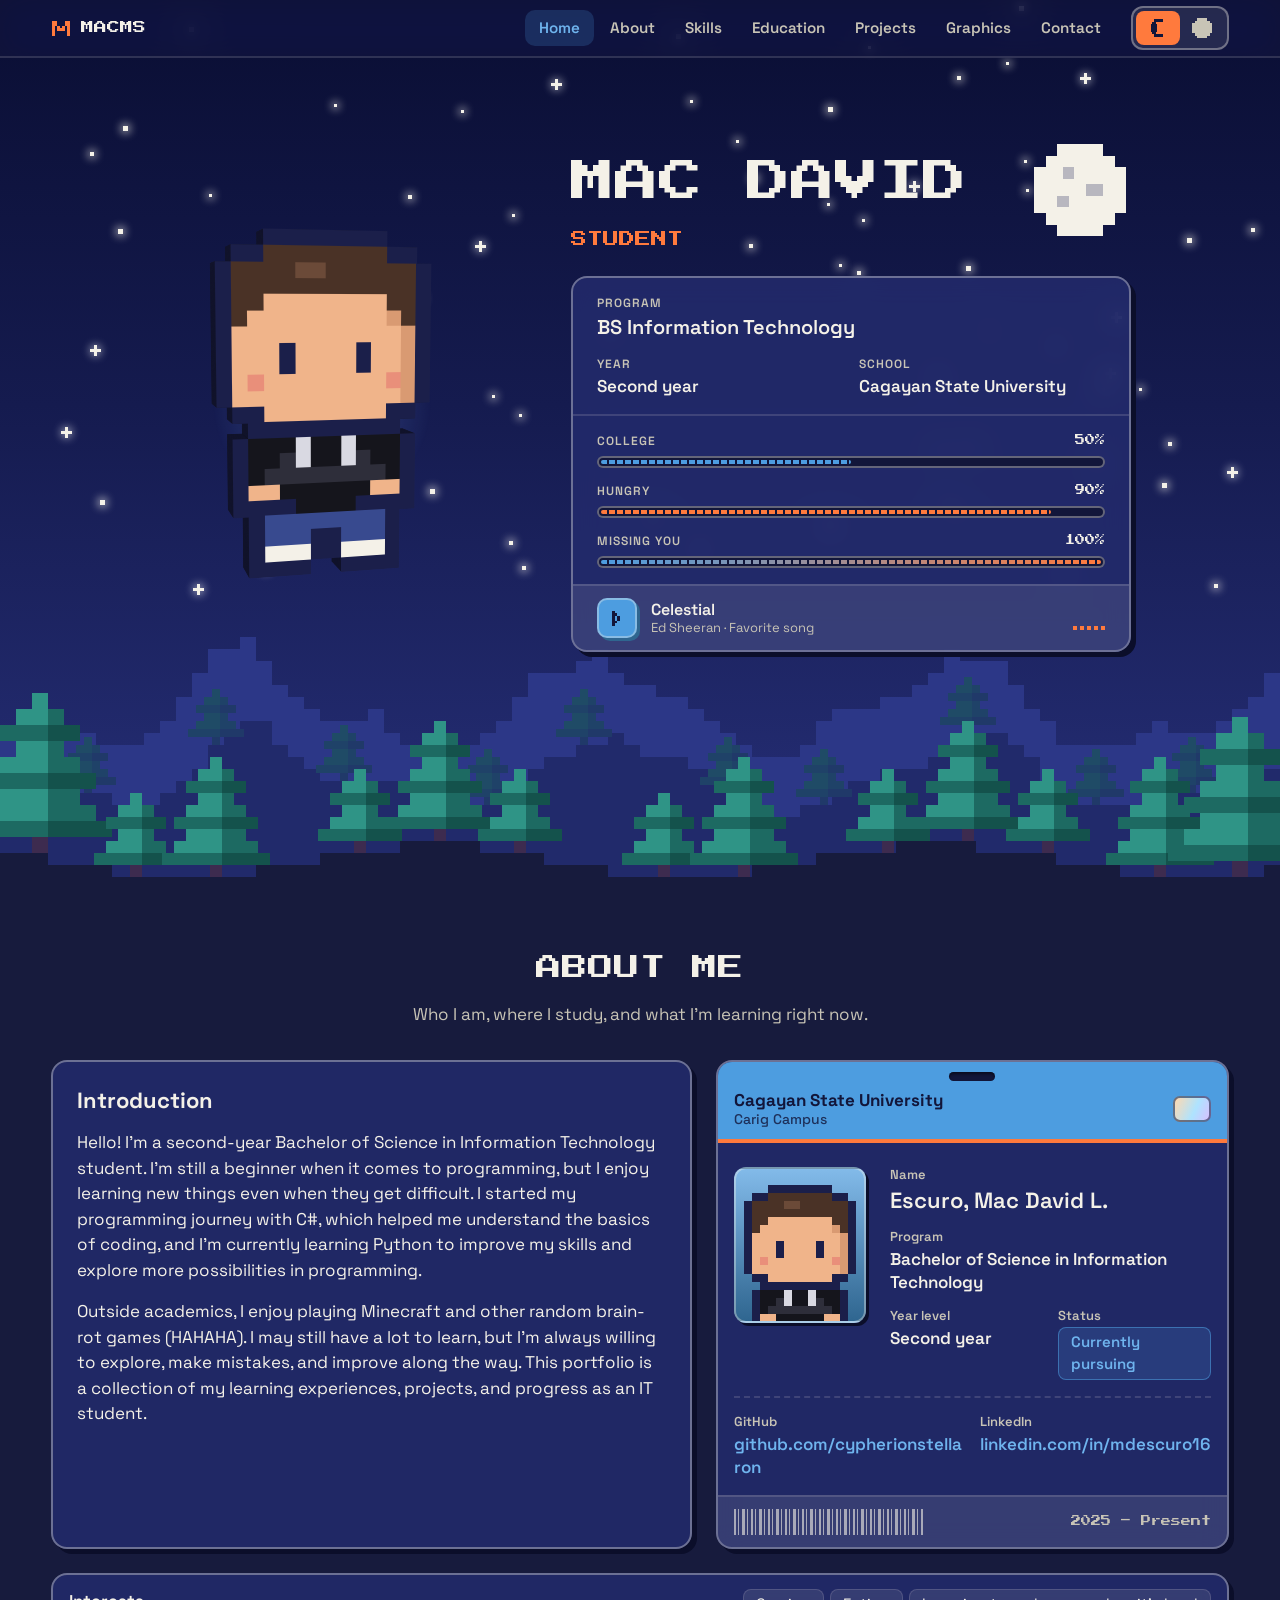
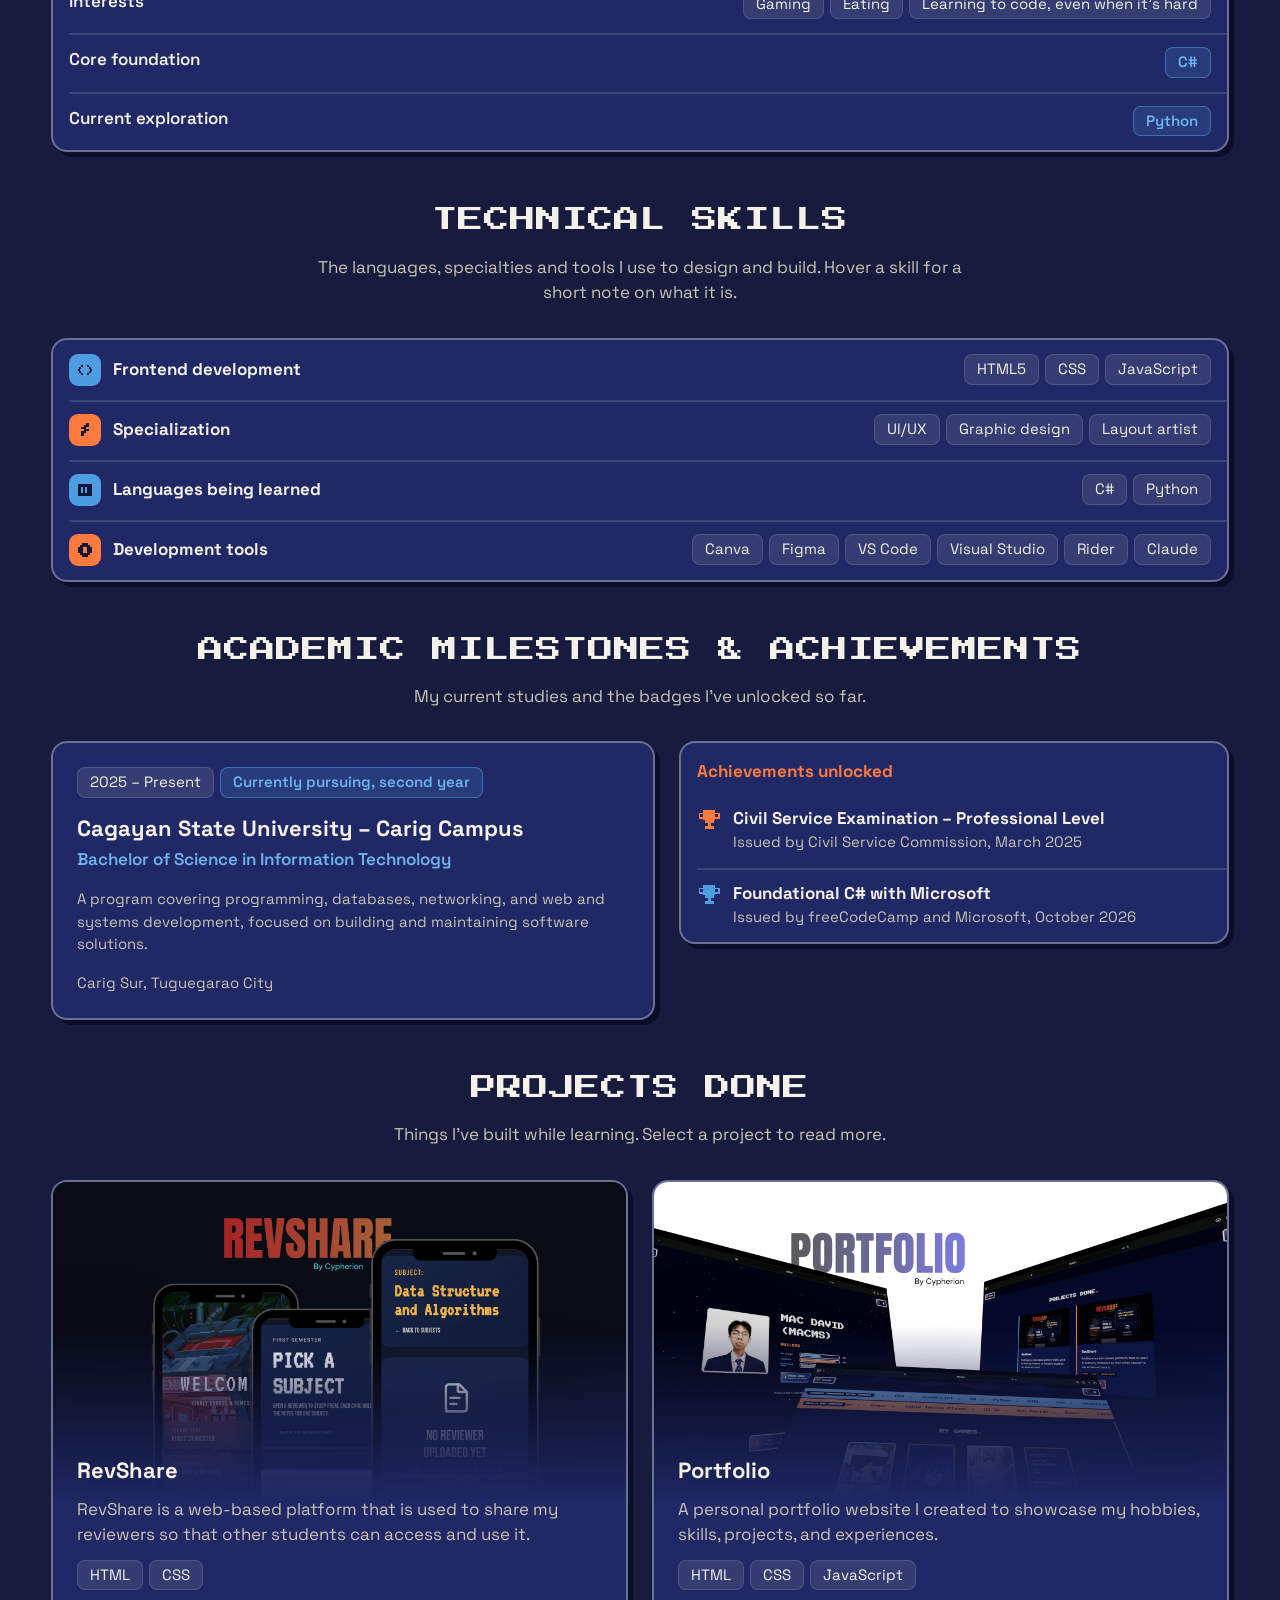
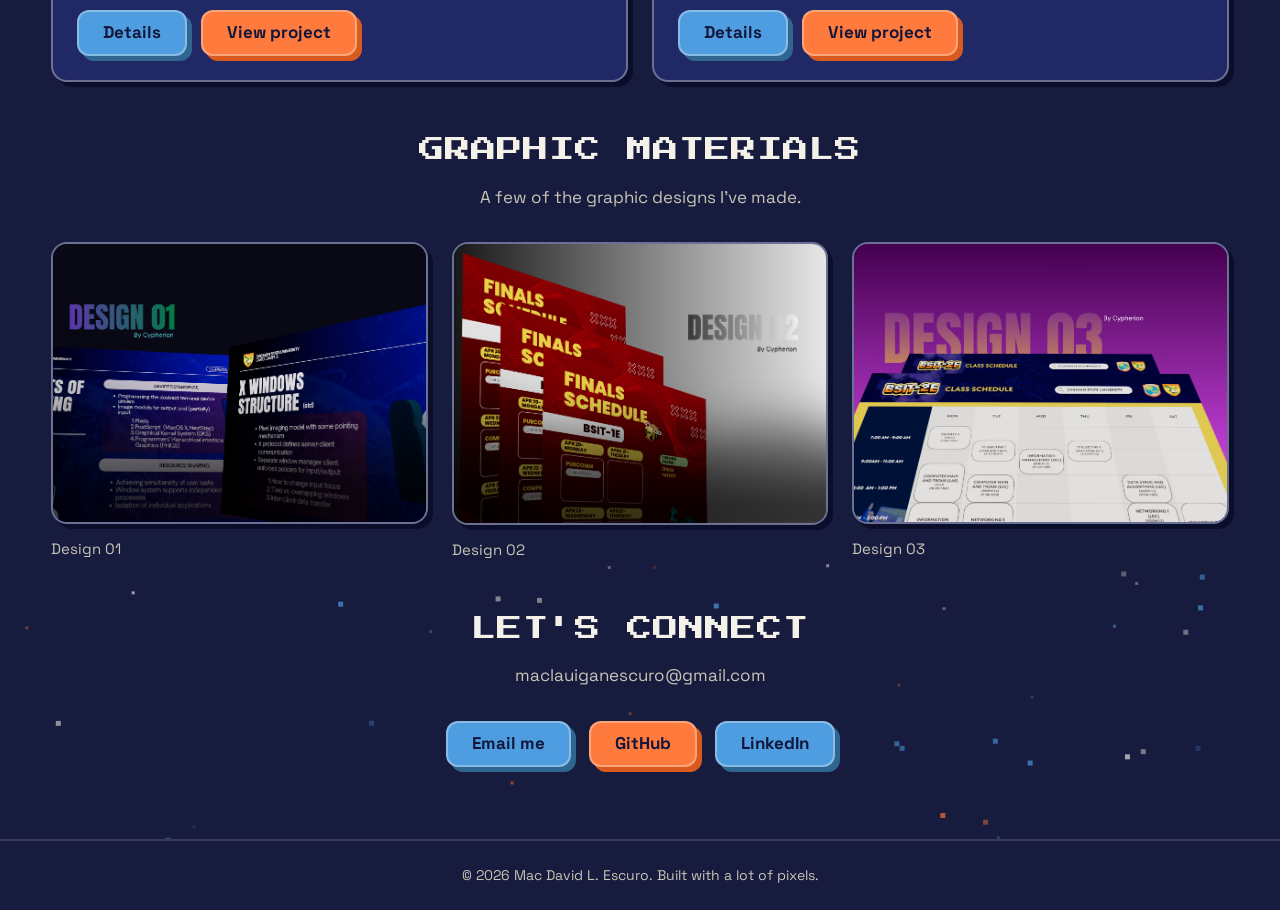
==== commit de4d3fd1: "Fix image source case sensitivity in index.html" ====
--- a/index.html
+++ b/index.html
@@ -387,7 +387,7 @@
                     <article class="project-card"
                         data-features="Upload and organize reviewers by subject|Browse and download shared study materials|Simple, distraction-free interface built for students"
                         data-story="Built out of a need to make exam prep easier for classmates. RevShare started as a small link-sharing page and grew into a lightweight hub where students trade reviewers instead of losing them in group chats.">
-                        <div class="project-thumb"><img src="images/revshare.png" alt="RevShare screenshot"></div>
+                        <div class="project-thumb"><img src="images/RevShare.png" alt="RevShare screenshot"></div>
                         <div class="project-body">
                             <h3 class="project-title">RevShare</h3>
                             <p class="project-desc">RevShare is a web-based platform that is used to share my reviewers so that other students can access and use it.</p>
